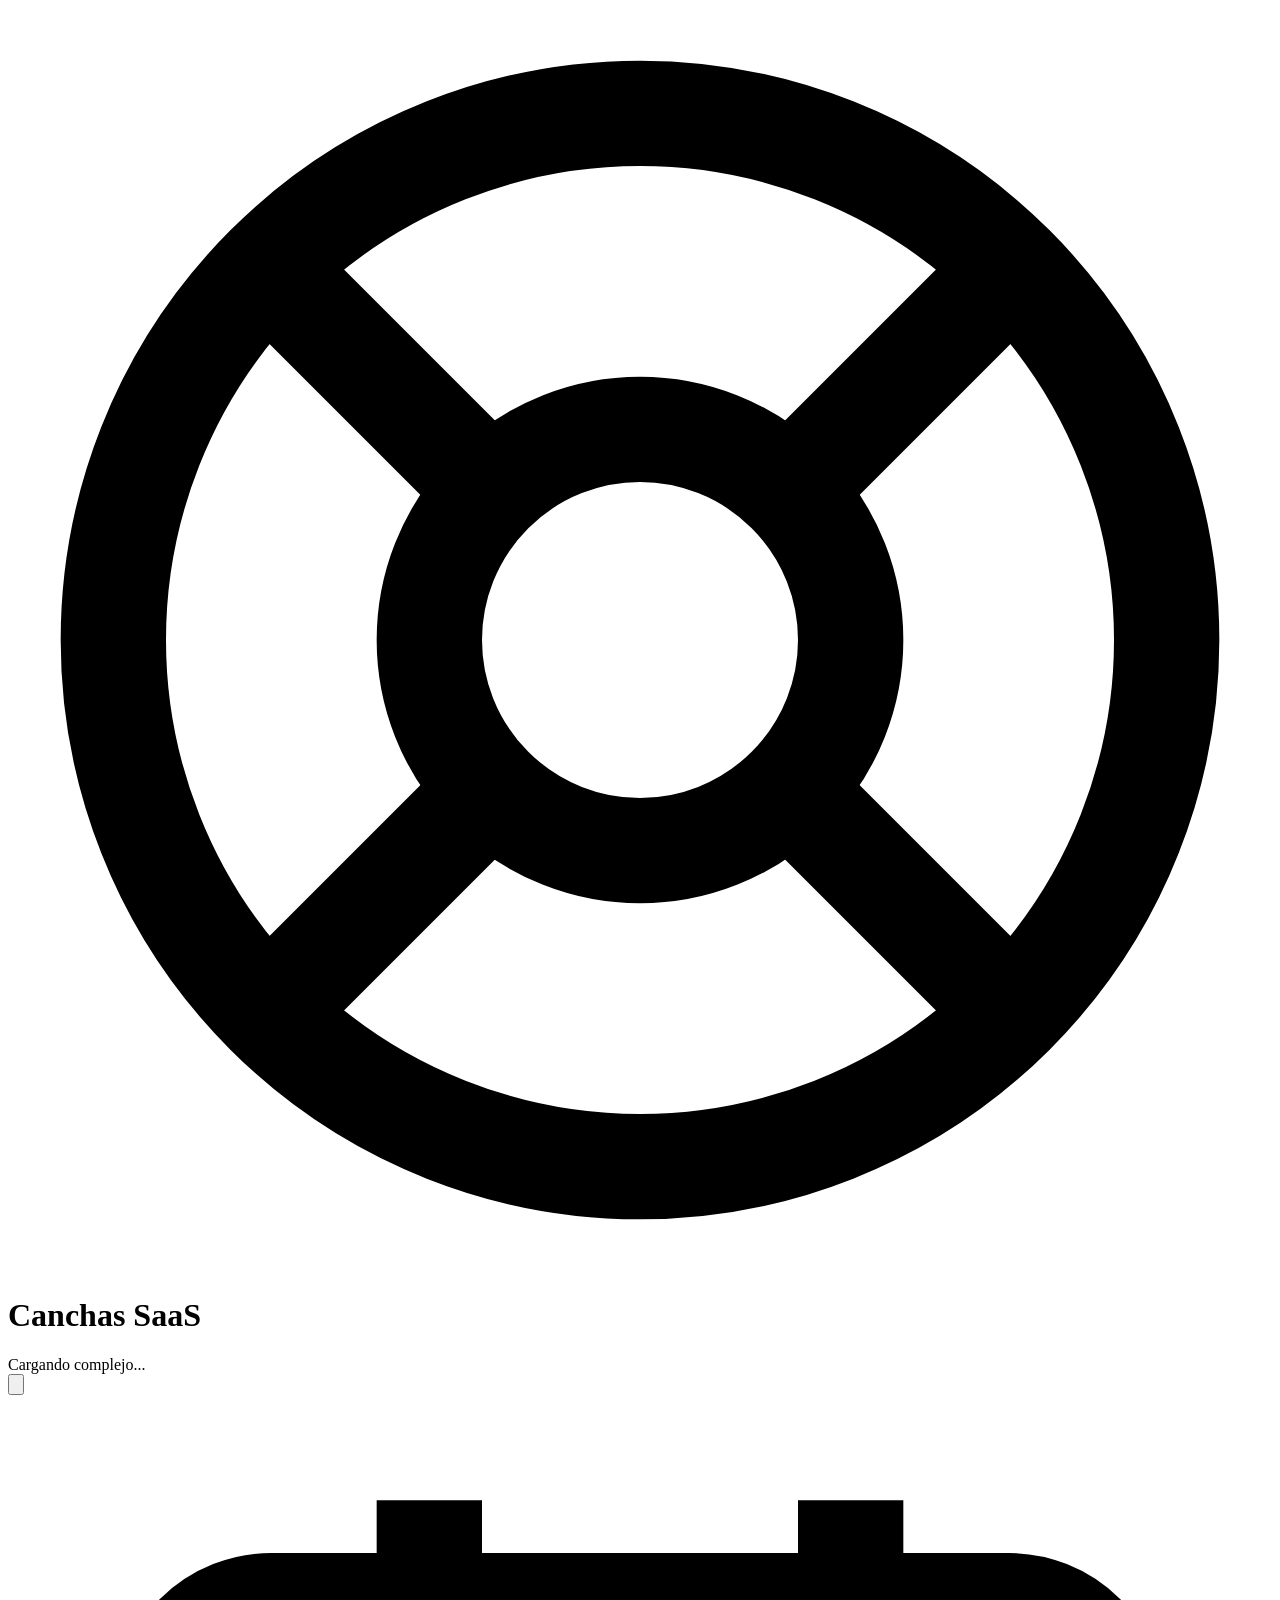
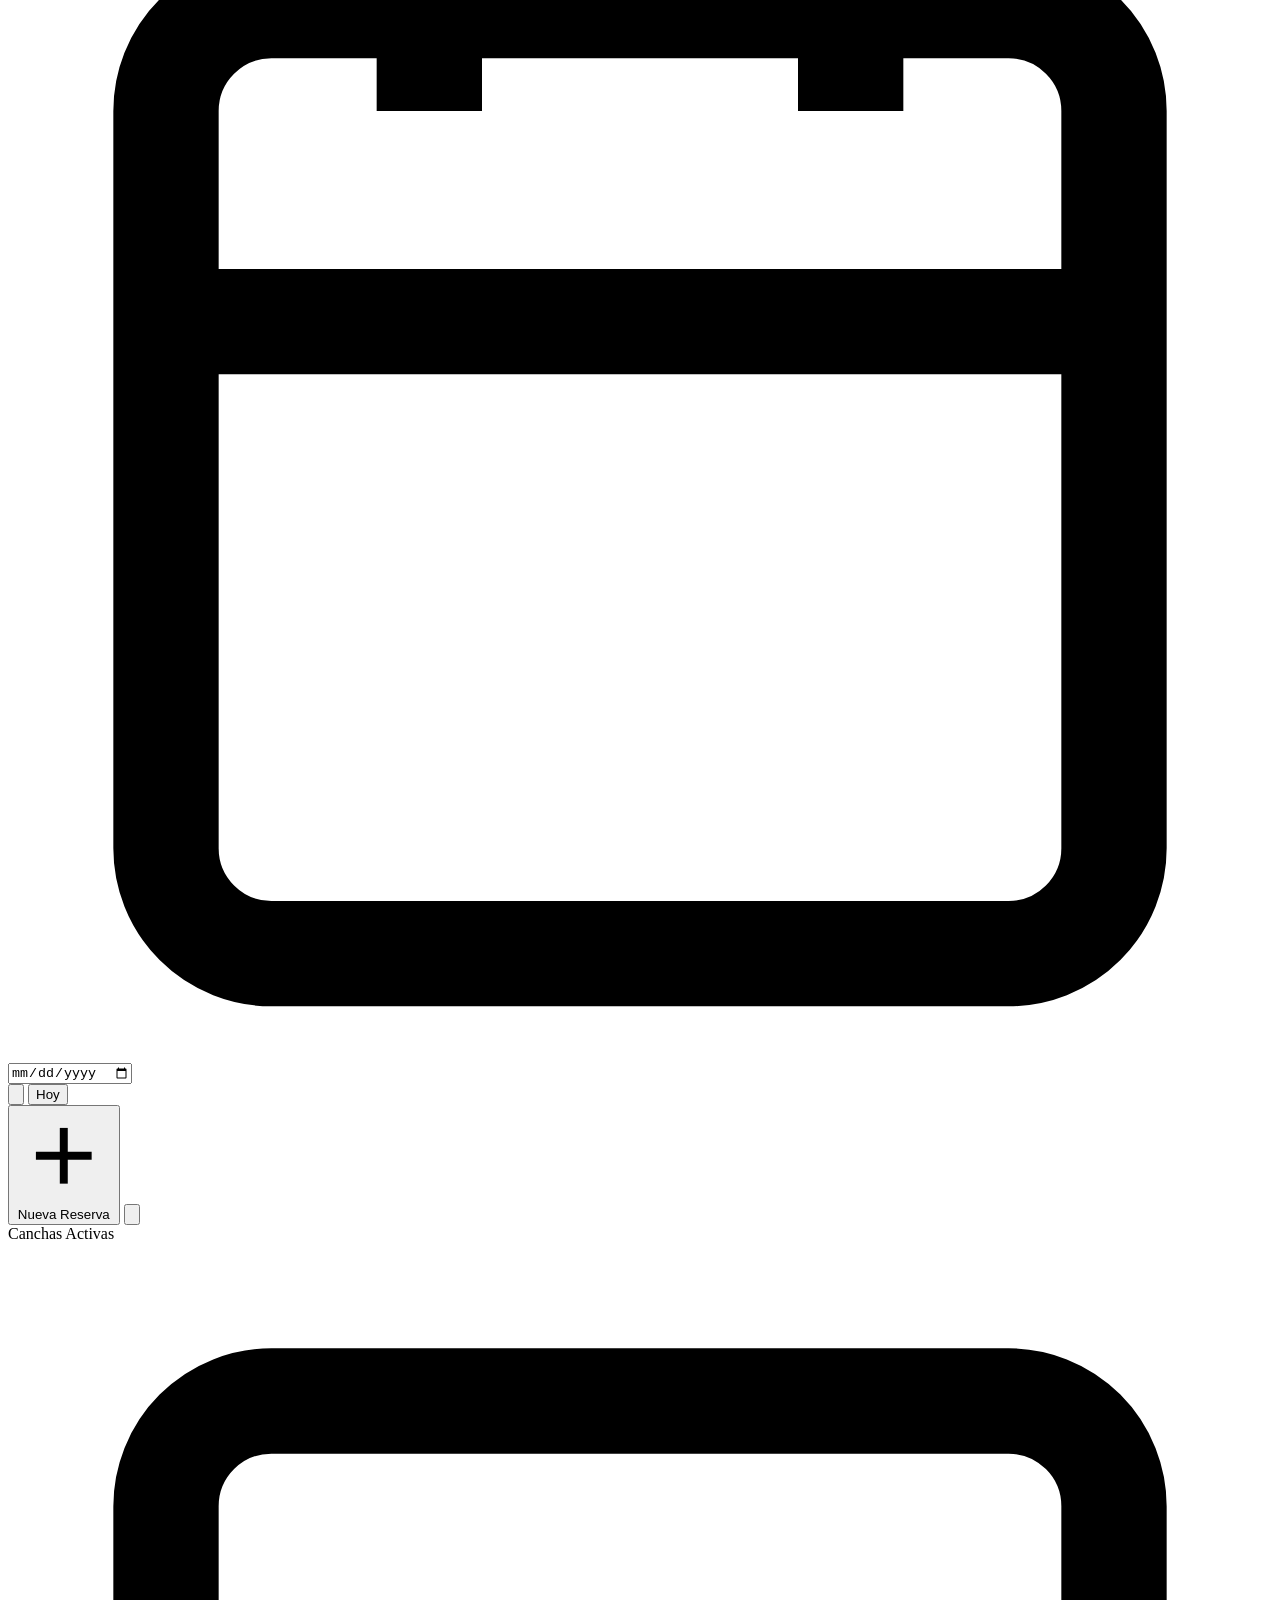
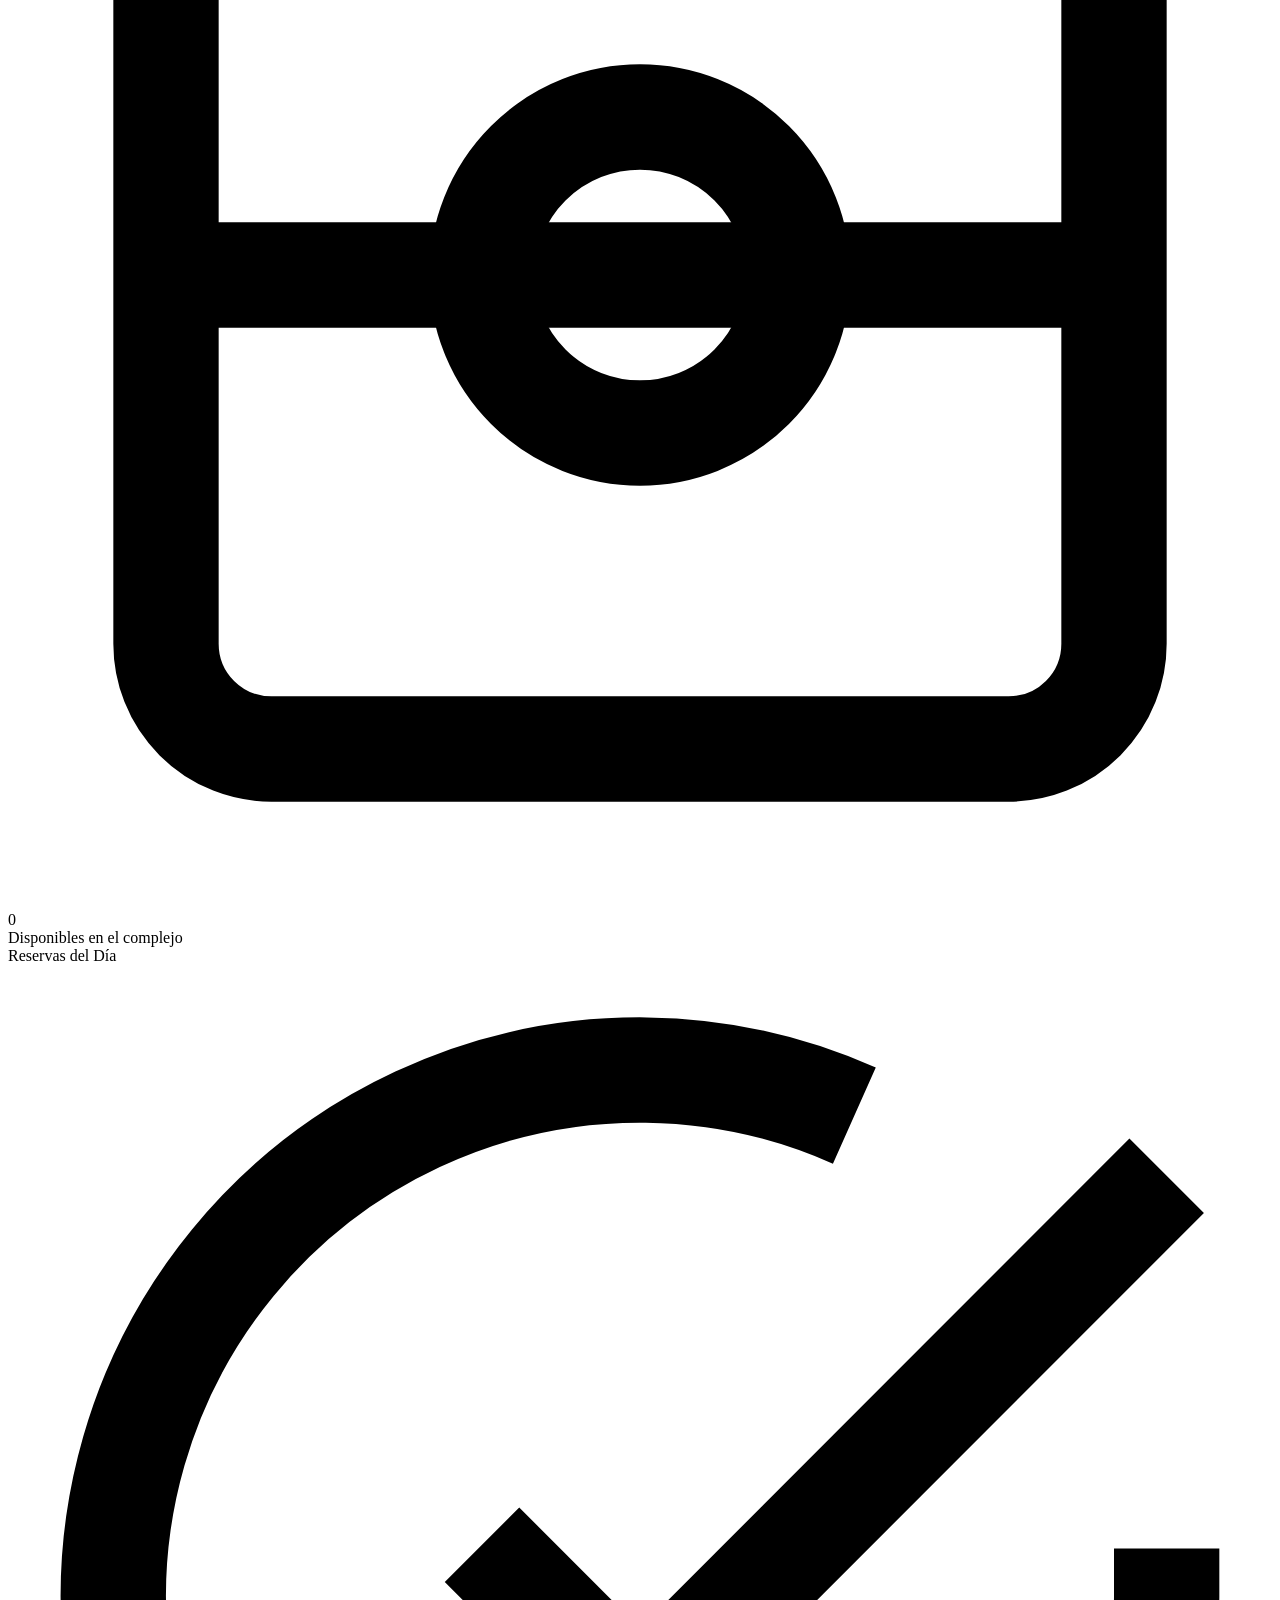
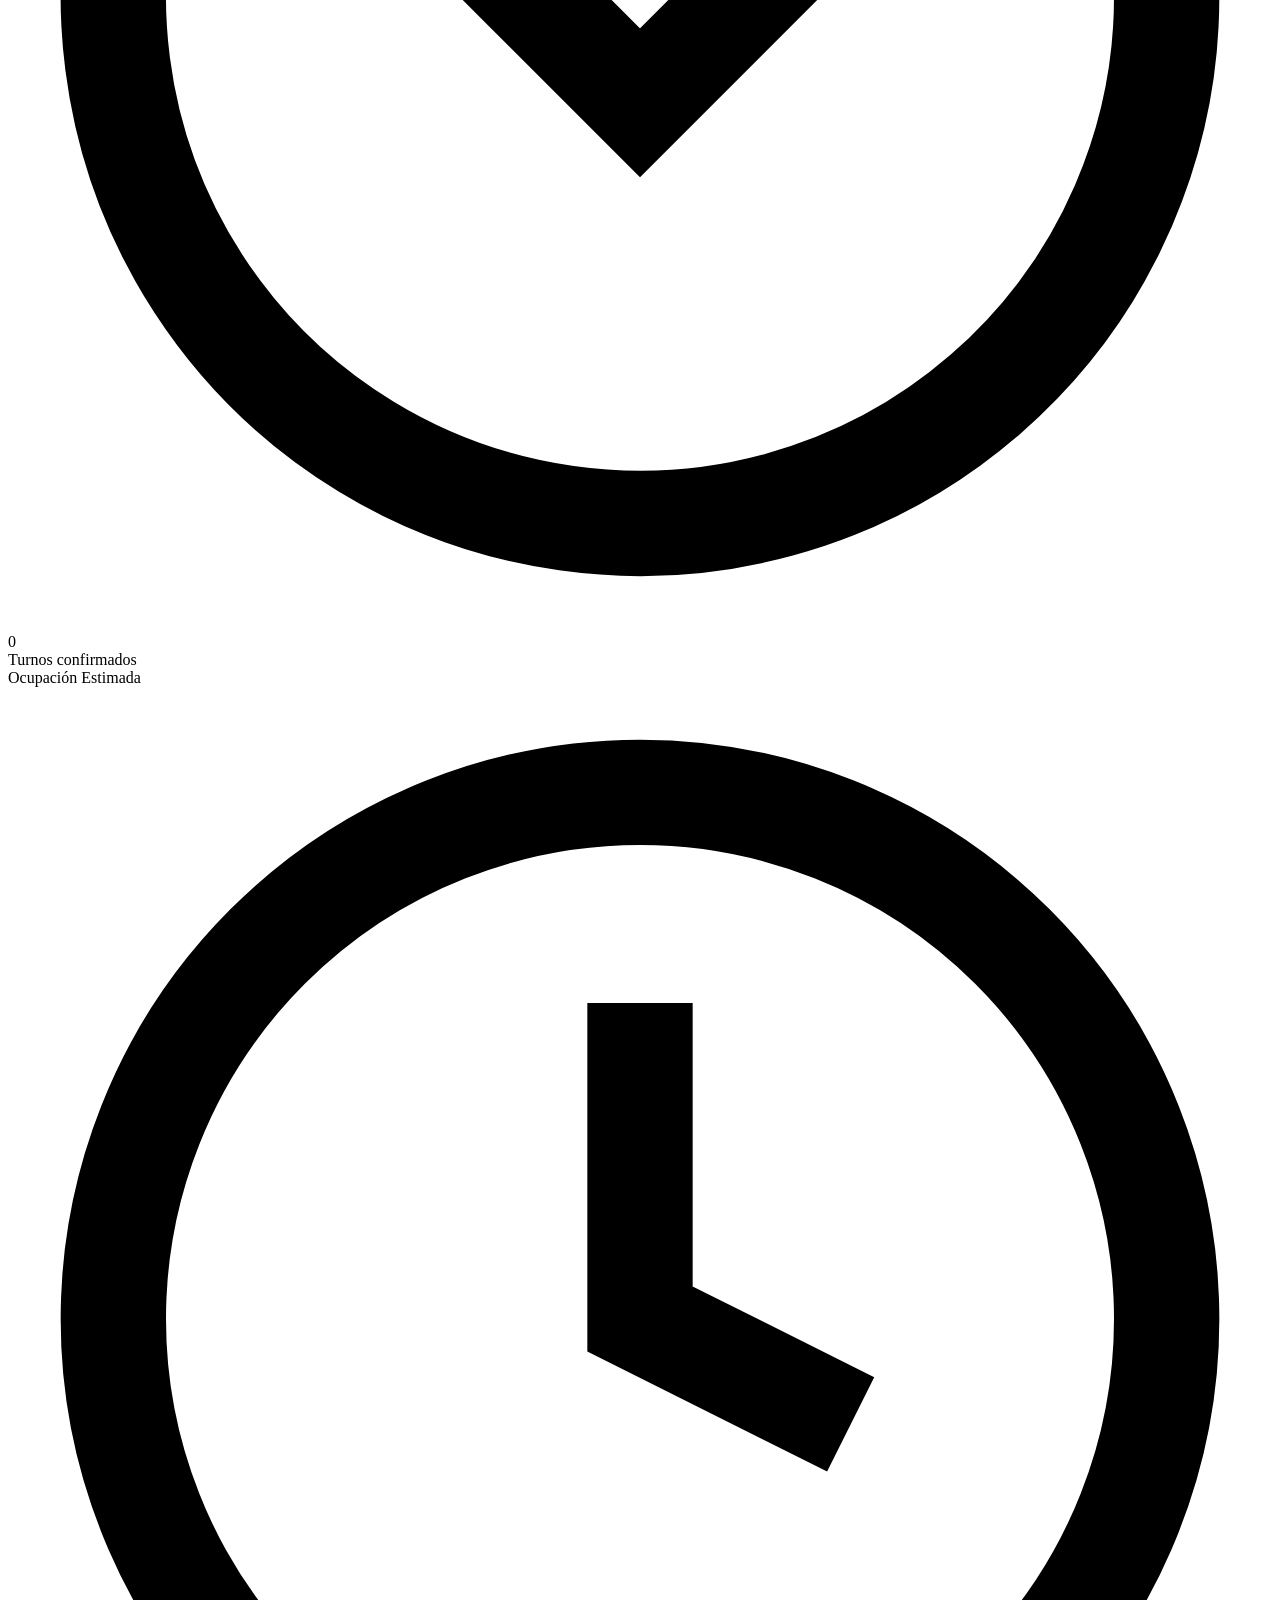
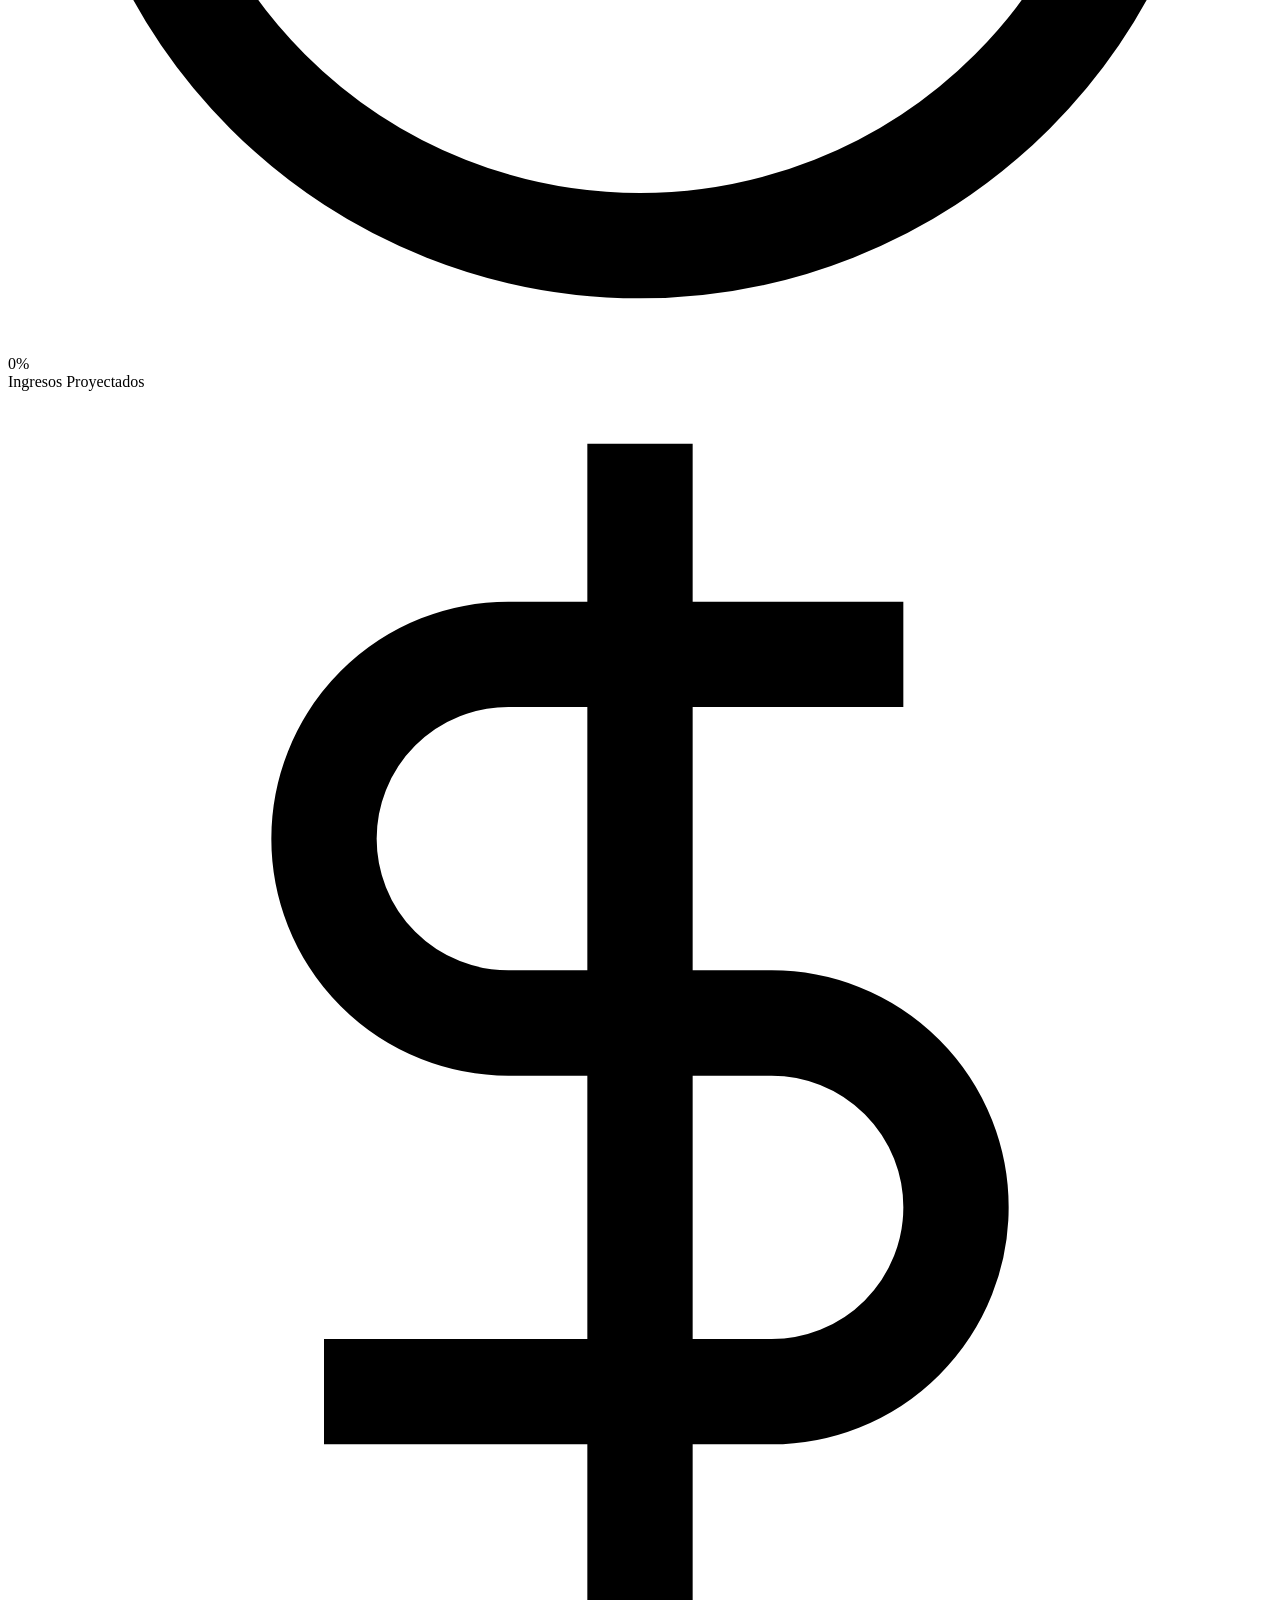
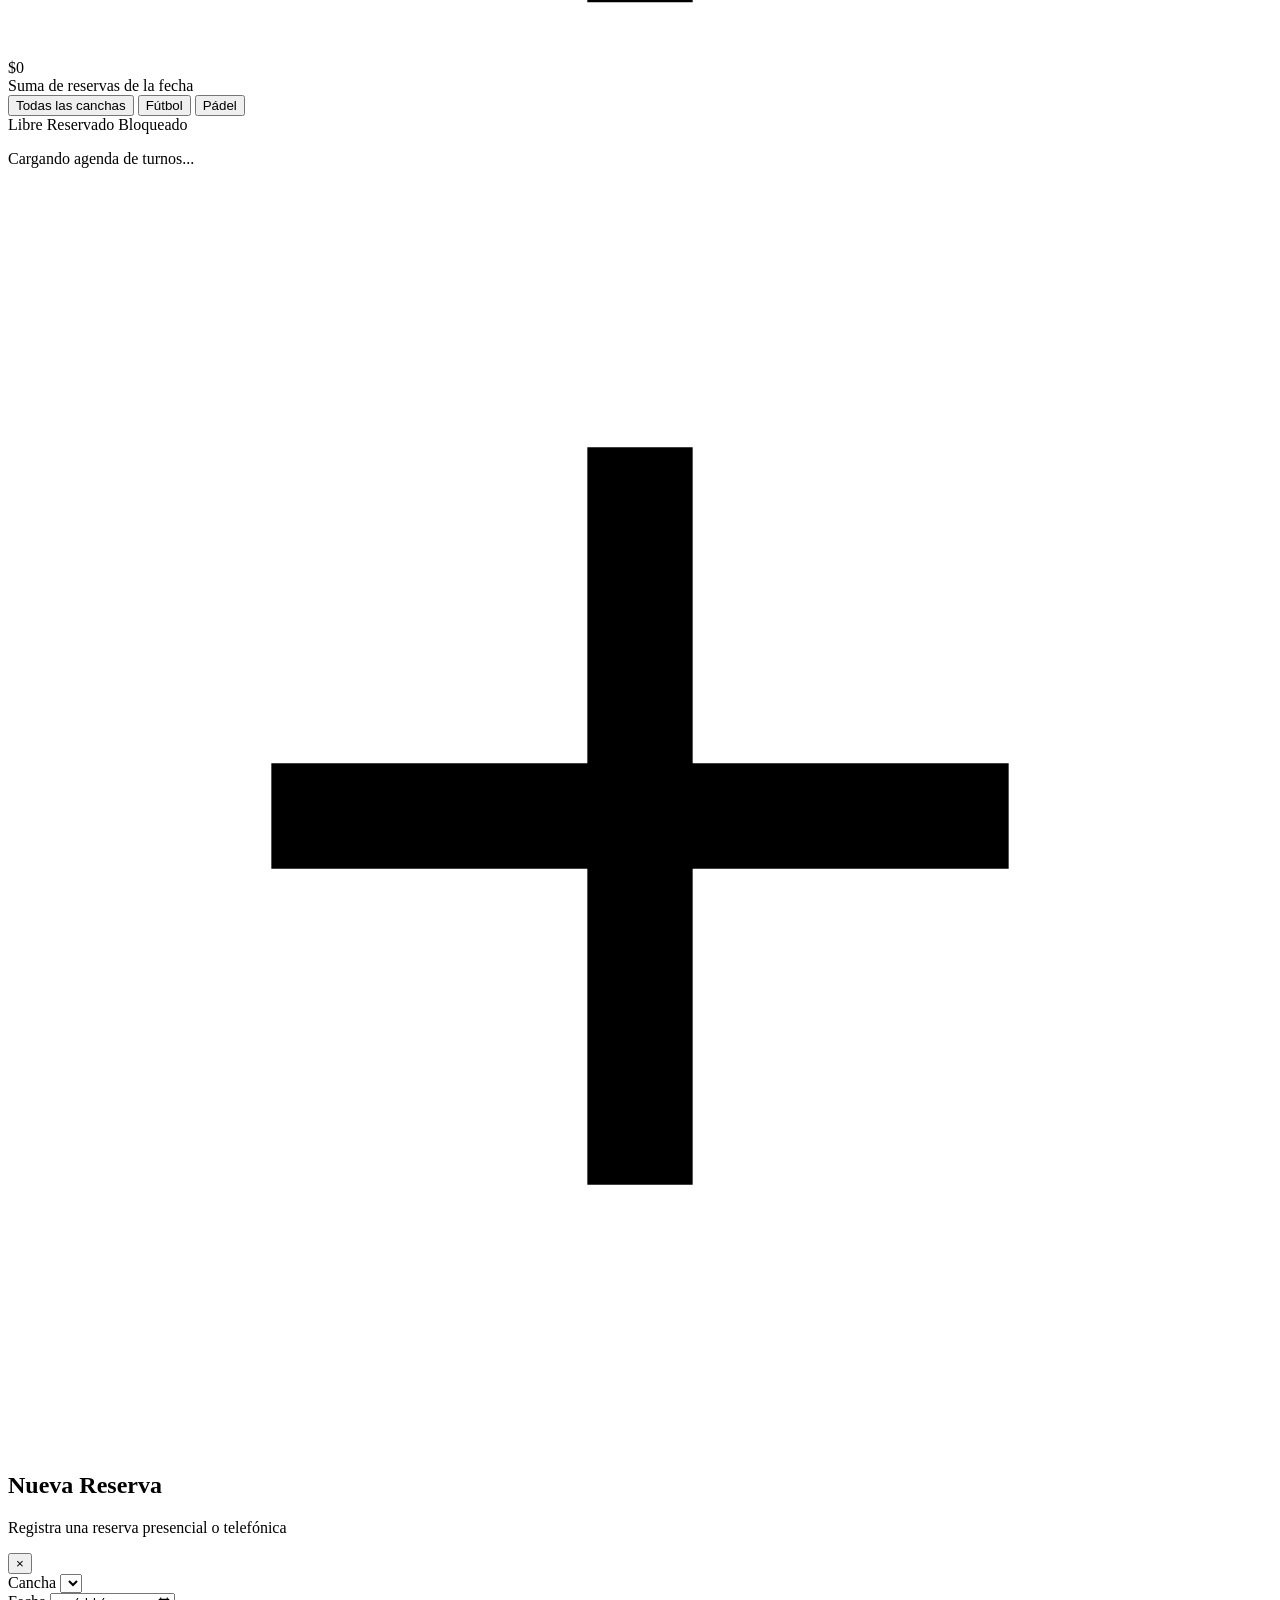
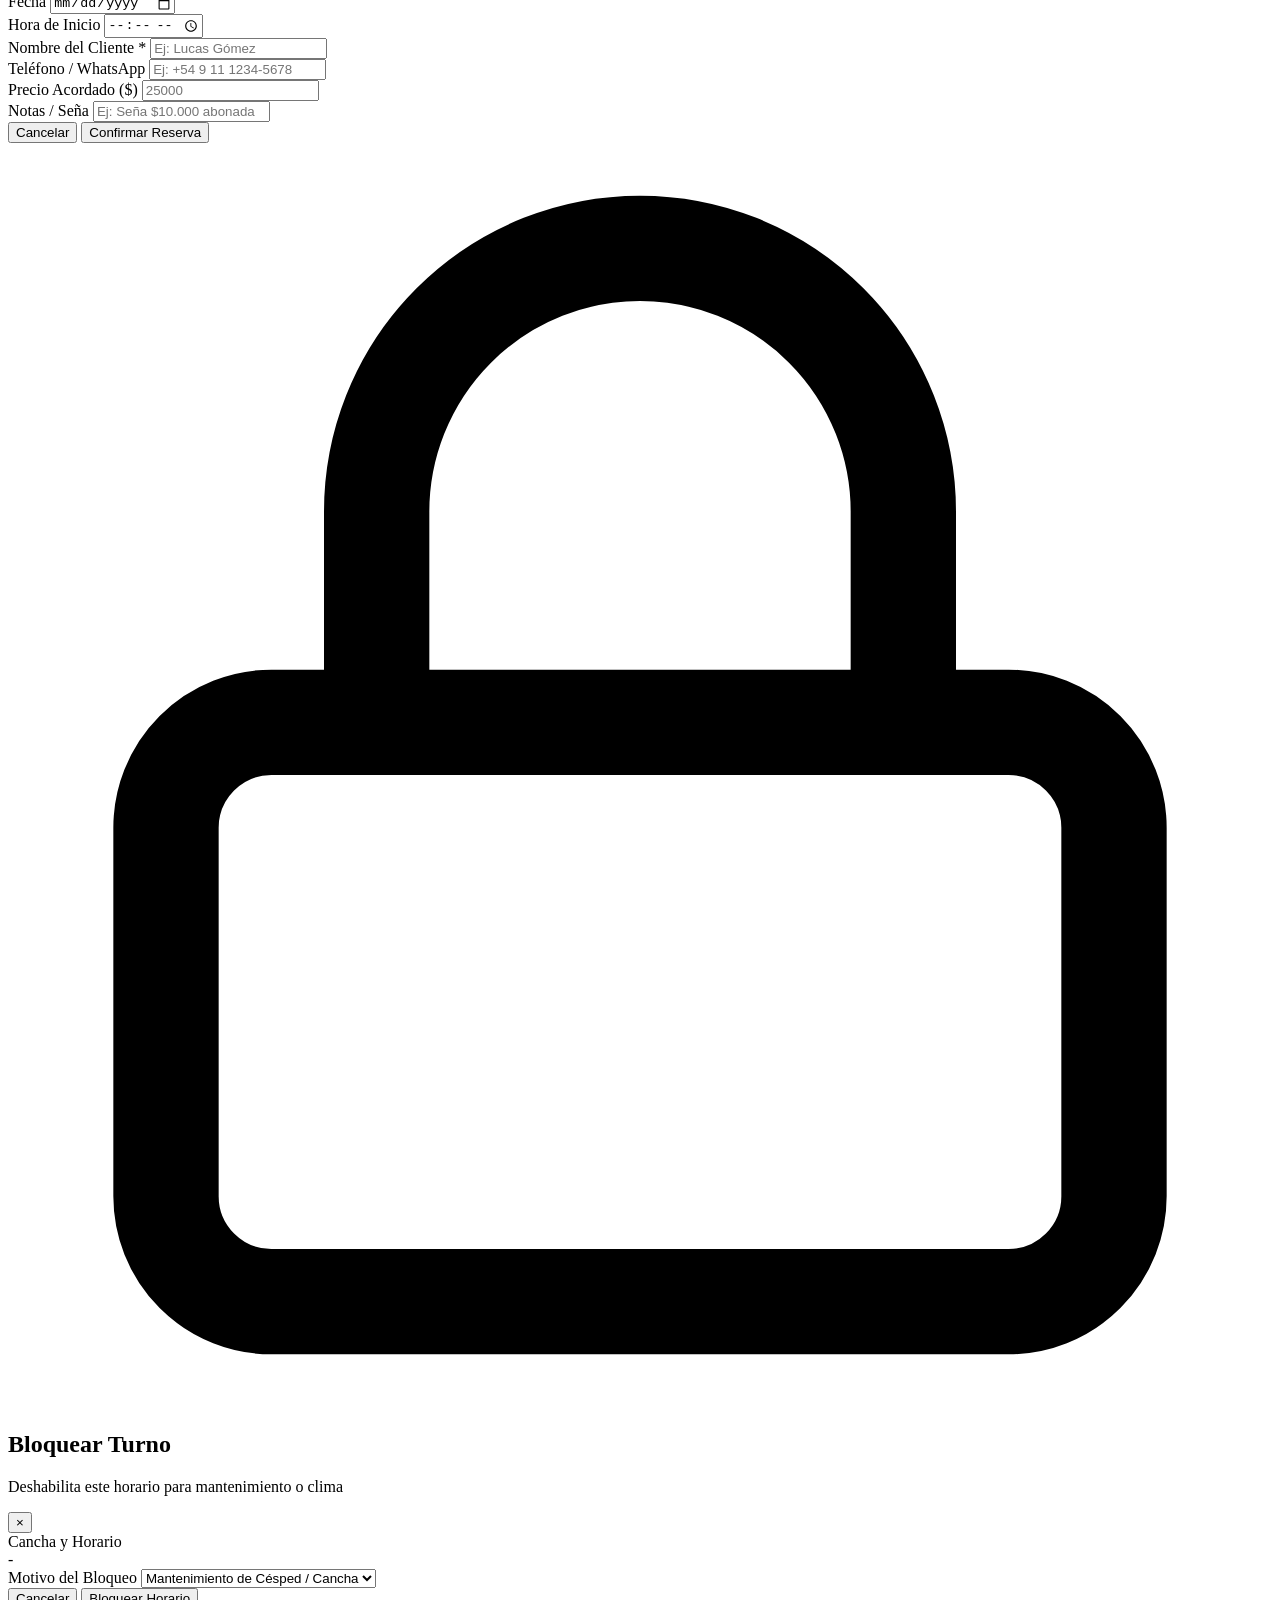
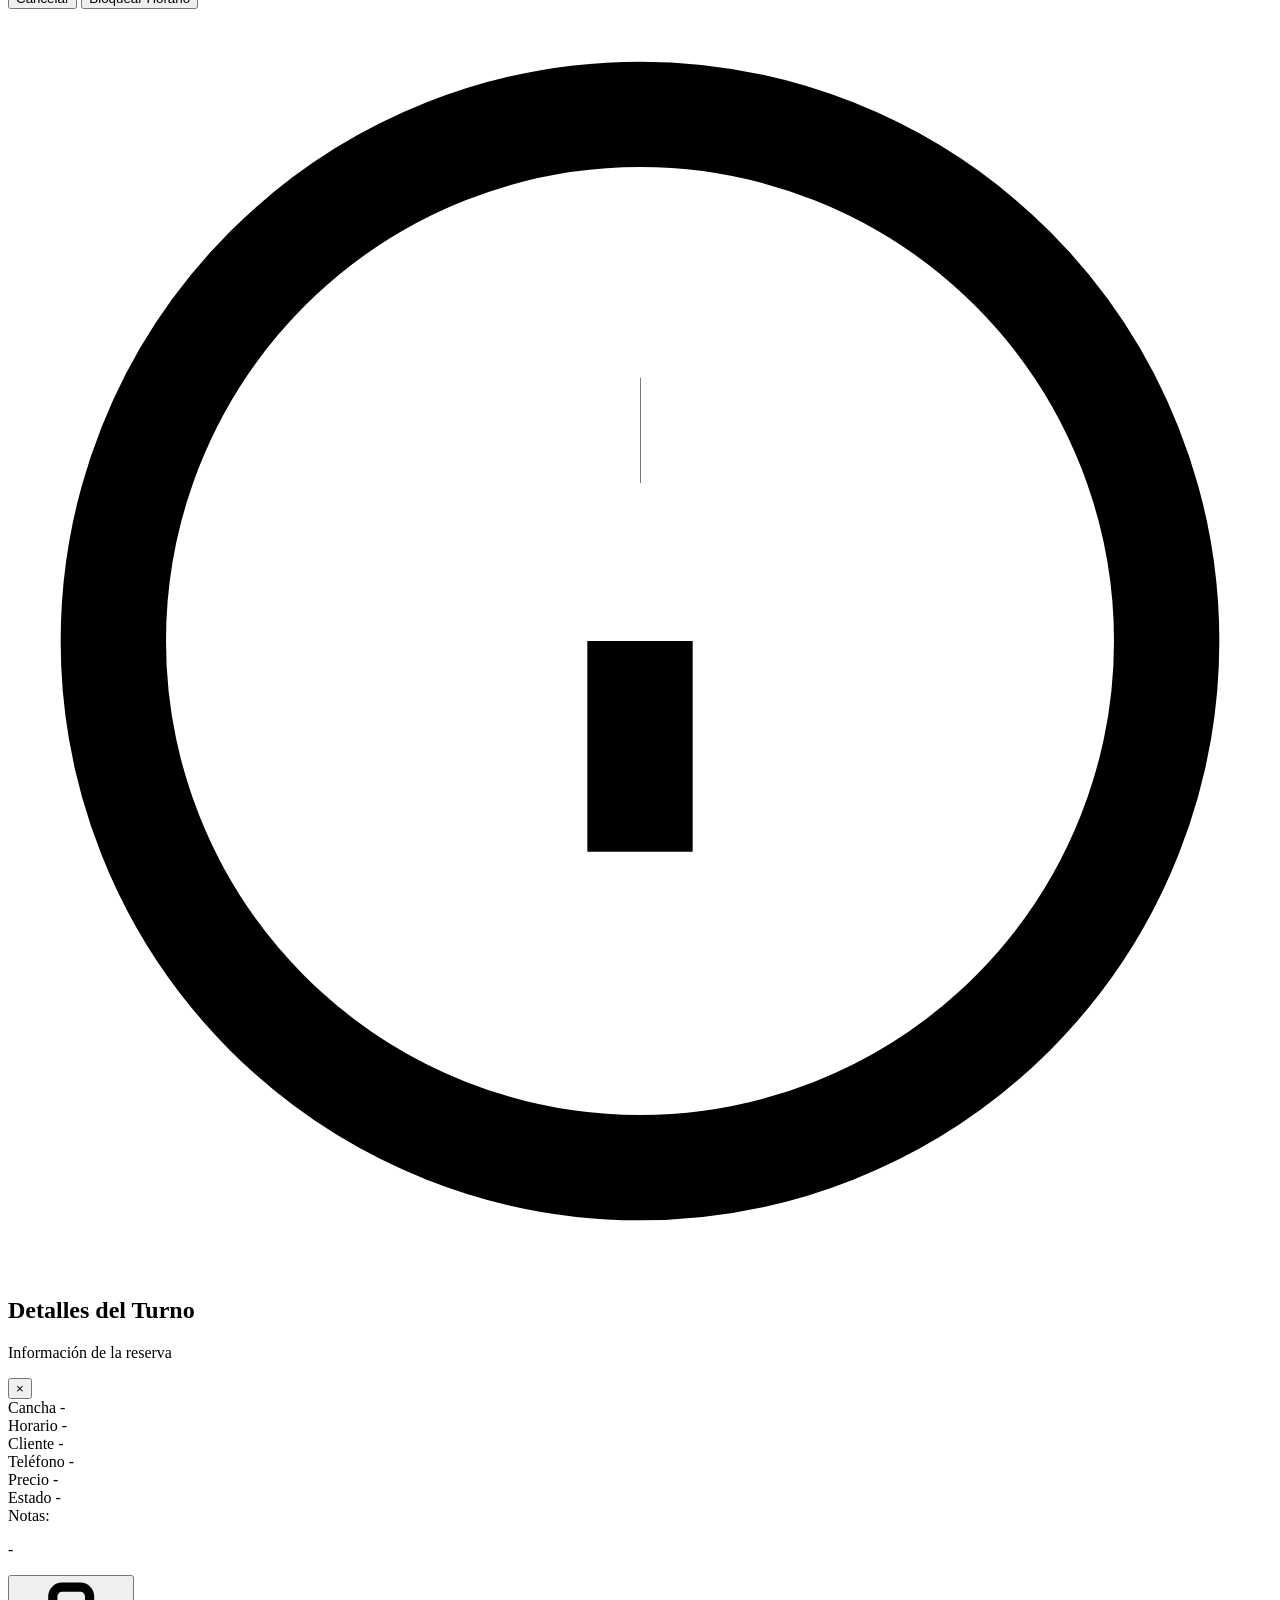
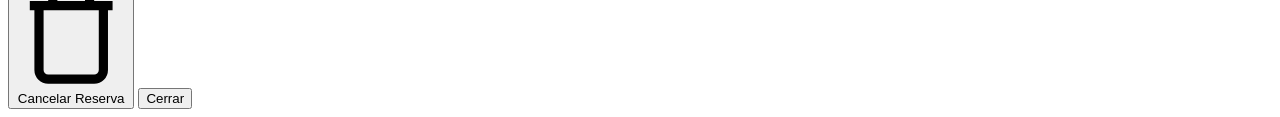
==== src/web/static/index.html @ 62cb249e "feat(web): modern dark glassmorphic dashboard UI with interactive agenda" ====
<!DOCTYPE html>
<html lang="es">
<head>
  <meta charset="UTF-8">
  <meta name="viewport" content="width=device-width, initial-scale=1.0">
  <title>Canchas SaaS - Panel de Administración</title>
  <meta name="description" content="Panel de administración y agenda en tiempo real para complejos deportivos y canchas de fútbol y pádel.">
  
  <!-- Google Fonts: Outfit & Inter -->
  <link rel="preconnect" href="https://fonts.googleapis.com">
  <link rel="preconnect" href="https://fonts.gstatic.com" crossorigin>
  <link href="https://fonts.googleapis.com/css2?family=Inter:wght@300;400;500;600;700&family=Outfit:wght@500;600;700;800&display=swap" rel="stylesheet">
  
  <link rel="stylesheet" href="/static/css/dashboard.css">
</head>
<body>
  <!-- Header / Barra de Navegación -->
  <header class="top-nav" id="main-header">
    <div class="nav-container">
      <div class="nav-brand">
        <div class="logo-badge">
          <svg class="icon-svg" viewBox="0 0 24 24" fill="none" stroke="currentColor" stroke-width="2">
            <circle cx="12" cy="12" r="10"></circle>
            <path d="m4.93 4.93 4.24 4.24"></path>
            <path d="m14.83 9.17 4.24-4.24"></path>
            <path d="m14.83 14.83 4.24 4.24"></path>
            <path d="m9.17 14.83-4.24 4.24"></path>
            <circle cx="12" cy="12" r="4"></circle>
          </svg>
        </div>
        <div class="brand-text">
          <h1 class="brand-title">Canchas SaaS</h1>
          <div class="complejo-badge">
            <span class="pulse-dot"></span>
            <span id="complejo-nombre">Cargando complejo...</span>
          </div>
        </div>
      </div>

      <!-- Selector de fecha dinámico -->
      <div class="date-navigator" id="date-navigator">
        <button class="nav-btn" id="btn-prev-day" title="Día anterior">
          <svg viewBox="0 0 24 24" fill="none" stroke="currentColor" stroke-width="2.5"><polyline points="15 18 9 12 15 6"></polyline></svg>
        </button>
        <div class="date-picker-wrapper">
          <svg class="calendar-icon" viewBox="0 0 24 24" fill="none" stroke="currentColor" stroke-width="2">
            <rect x="3" y="4" width="18" height="18" rx="2" ry="2"></rect>
            <line x1="16" y1="2" x2="16" y2="6"></line>
            <line x1="8" y1="2" x2="8" y2="6"></line>
            <line x1="3" y1="10" x2="21" y2="10"></line>
          </svg>
          <input type="date" id="selected-date" class="date-input">
        </div>
        <button class="nav-btn" id="btn-next-day" title="Día siguiente">
          <svg viewBox="0 0 24 24" fill="none" stroke="currentColor" stroke-width="2.5"><polyline points="9 18 15 12 9 6"></polyline></svg>
        </button>
        <button class="btn-today" id="btn-today">Hoy</button>
      </div>

      <!-- Acciones de barra superior -->
      <div class="nav-actions">
        <button class="btn-primary" id="btn-nueva-reserva">
          <svg viewBox="0 0 24 24" fill="none" stroke="currentColor" stroke-width="2"><line x1="12" y1="5" x2="12" y2="19"></line><line x1="5" y1="12" x2="19" y2="12"></line></svg>
          Nueva Reserva
        </button>
        <button class="btn-icon" id="btn-refresh" title="Actualizar agenda">
          <svg class="refresh-icon" viewBox="0 0 24 24" fill="none" stroke="currentColor" stroke-width="2">
            <path d="M23 4v6h-6"></path>
            <path d="M1 20v-6h6"></path>
            <path d="M3.51 9a9 9 0 0 1 14.85-3.36L23 10M1 14l4.64 4.36A9 9 0 0 0 20.49 15"></path>
          </svg>
        </button>
      </div>
    </div>
  </header>

  <!-- Contenedor Principal -->
  <main class="main-content">
    <!-- Métricas y KPIs del Día -->
    <section class="kpis-section" id="kpis-section">
      <div class="kpi-card" id="card-kpi-canchas">
        <div class="kpi-header">
          <span class="kpi-label">Canchas Activas</span>
          <div class="kpi-icon-wrapper icon-canchas">
            <svg viewBox="0 0 24 24" fill="none" stroke="currentColor" stroke-width="2"><rect x="3" y="3" width="18" height="18" rx="2"></rect><line x1="3" y1="12" x2="21" y2="12"></line><circle cx="12" cy="12" r="3"></circle></svg>
          </div>
        </div>
        <div class="kpi-value" id="kpi-canchas">0</div>
        <div class="kpi-subtext">Disponibles en el complejo</div>
      </div>

      <div class="kpi-card" id="card-kpi-reservas">
        <div class="kpi-header">
          <span class="kpi-label">Reservas del Día</span>
          <div class="kpi-icon-wrapper icon-reservas">
            <svg viewBox="0 0 24 24" fill="none" stroke="currentColor" stroke-width="2"><path d="M22 11.08V12a10 10 0 1 1-5.93-9.14"></path><polyline points="22 4 12 14.01 9 11.01"></polyline></svg>
          </div>
        </div>
        <div class="kpi-value" id="kpi-reservas">0</div>
        <div class="kpi-subtext" id="kpi-reservas-sub">Turnos confirmados</div>
      </div>

      <div class="kpi-card" id="card-kpi-ocupacion">
        <div class="kpi-header">
          <span class="kpi-label">Ocupación Estimada</span>
          <div class="kpi-icon-wrapper icon-ocupacion">
            <svg viewBox="0 0 24 24" fill="none" stroke="currentColor" stroke-width="2"><circle cx="12" cy="12" r="10"></circle><polyline points="12 6 12 12 16 14"></polyline></svg>
          </div>
        </div>
        <div class="kpi-value" id="kpi-ocupacion">0%</div>
        <div class="progress-bar-container">
          <div class="progress-bar-fill" id="kpi-progress-bar" style="width: 0%;"></div>
        </div>
      </div>

      <div class="kpi-card" id="card-kpi-ingresos">
        <div class="kpi-header">
          <span class="kpi-label">Ingresos Proyectados</span>
          <div class="kpi-icon-wrapper icon-ingresos">
            <svg viewBox="0 0 24 24" fill="none" stroke="currentColor" stroke-width="2"><line x1="12" y1="1" x2="12" y2="23"></line><path d="M17 5H9.5a3.5 3.5 0 0 0 0 7h5a3.5 3.5 0 0 1 0 7H6"></path></svg>
          </div>
        </div>
        <div class="kpi-value" id="kpi-ingresos">$0</div>
        <div class="kpi-subtext">Suma de reservas de la fecha</div>
      </div>
    </section>

    <!-- Barra de Filtros y Leyenda -->
    <section class="agenda-toolbar">
      <div class="agenda-filters" id="agenda-filters">
        <button class="filter-chip active" data-filter="todas">Todas las canchas</button>
        <button class="filter-chip" data-filter="Fútbol">Fútbol</button>
        <button class="filter-chip" data-filter="Pádel">Pádel</button>
      </div>

      <div class="agenda-legend">
        <span class="legend-item"><span class="legend-badge badge-libre"></span> Libre</span>
        <span class="legend-item"><span class="legend-badge badge-confirmada"></span> Reservado</span>
        <span class="legend-item"><span class="legend-badge badge-bloqueada"></span> Bloqueado</span>
      </div>
    </section>

    <!-- Grilla Visual de la Agenda -->
    <section class="agenda-view-container">
      <div id="loading-spinner" class="loading-state">
        <div class="spinner"></div>
        <p>Cargando agenda de turnos...</p>
      </div>
      
      <div class="agenda-grid" id="agenda-grid" style="display: none;">
        <!-- Se rellena dinámicamente vía JavaScript -->
      </div>

      <div id="empty-state" class="empty-state" style="display: none;">
        <svg viewBox="0 0 24 24" fill="none" stroke="currentColor" stroke-width="1.5"><circle cx="12" cy="12" r="10"></circle><line x1="12" y1="8" x2="12" y2="12"></line><line x1="12" y1="16" x2="12.01" y2="16"></line></svg>
        <h3>No hay canchas disponibles</h3>
        <p>Verifica que el complejo tenga canchas activas en la configuración.</p>
      </div>
    </section>
  </main>

  <!-- Modal: Nueva Reserva Manual -->
  <div class="modal-backdrop" id="modal-reserva" aria-hidden="true">
    <div class="modal-card">
      <div class="modal-header">
        <div class="modal-title-group">
          <div class="modal-icon-badge">
            <svg viewBox="0 0 24 24" fill="none" stroke="currentColor" stroke-width="2"><line x1="12" y1="5" x2="12" y2="19"></line><line x1="5" y1="12" x2="19" y2="12"></line></svg>
          </div>
          <div>
            <h2 class="modal-title">Nueva Reserva</h2>
            <p class="modal-subtitle">Registra una reserva presencial o telefónica</p>
          </div>
        </div>
        <button class="btn-close-modal" id="btn-close-reserva">&times;</button>
      </div>
      <form id="form-reserva" class="modal-form">
        <div class="form-group">
          <label for="reserva-cancha">Cancha</label>
          <select id="reserva-cancha" class="form-select" required></select>
        </div>
        <div class="form-row">
          <div class="form-group">
            <label for="reserva-fecha">Fecha</label>
            <input type="date" id="reserva-fecha" class="form-input" required>
          </div>
          <div class="form-group">
            <label for="reserva-hora">Hora de Inicio</label>
            <input type="time" id="reserva-hora" class="form-input" required>
          </div>
        </div>
        <div class="form-row">
          <div class="form-group">
            <label for="reserva-cliente">Nombre del Cliente *</label>
            <input type="text" id="reserva-cliente" class="form-input" placeholder="Ej: Lucas Gómez" required>
          </div>
          <div class="form-group">
            <label for="reserva-telefono">Teléfono / WhatsApp</label>
            <input type="tel" id="reserva-telefono" class="form-input" placeholder="Ej: +54 9 11 1234-5678">
          </div>
        </div>
        <div class="form-row">
          <div class="form-group">
            <label for="reserva-precio">Precio Acordado ($)</label>
            <input type="number" id="reserva-precio" class="form-input" step="100" placeholder="25000">
          </div>
          <div class="form-group">
            <label for="reserva-notas">Notas / Seña</label>
            <input type="text" id="reserva-notas" class="form-input" placeholder="Ej: Seña $10.000 abonada">
          </div>
        </div>
        <div class="modal-actions">
          <button type="button" class="btn-secondary" id="btn-cancel-reserva">Cancelar</button>
          <button type="submit" class="btn-primary" id="btn-submit-reserva">Confirmar Reserva</button>
        </div>
      </form>
    </div>
  </div>

  <!-- Modal: Bloqueo de Horario -->
  <div class="modal-backdrop" id="modal-bloqueo" aria-hidden="true">
    <div class="modal-card">
      <div class="modal-header">
        <div class="modal-title-group">
          <div class="modal-icon-badge icon-bloqueo">
            <svg viewBox="0 0 24 24" fill="none" stroke="currentColor" stroke-width="2"><rect x="3" y="11" width="18" height="11" rx="2" ry="2"></rect><path d="M7 11V7a5 5 0 0 1 10 0v4"></path></svg>
          </div>
          <div>
            <h2 class="modal-title">Bloquear Turno</h2>
            <p class="modal-subtitle">Deshabilita este horario para mantenimiento o clima</p>
          </div>
        </div>
        <button class="btn-close-modal" id="btn-close-bloqueo">&times;</button>
      </div>
      <form id="form-bloqueo" class="modal-form">
        <input type="hidden" id="bloqueo-cancha-id">
        <input type="hidden" id="bloqueo-fecha-inicio">
        <div class="form-group">
          <label>Cancha y Horario</label>
          <div class="static-info-box" id="bloqueo-info-display">-</div>
        </div>
        <div class="form-group">
          <label for="bloqueo-motivo">Motivo del Bloqueo</label>
          <select id="bloqueo-motivo" class="form-select" required>
            <option value="Mantenimiento">Mantenimiento de Césped / Cancha</option>
            <option value="Lluvia / Clima">Lluvia o Clima Adverso</option>
            <option value="Torneo o Evento">Torneo o Evento Especial</option>
            <option value="Uso Propio">Uso Propio del Complejo</option>
            <option value="Cierre Temporal">Cierre Temporal</option>
          </select>
        </div>
        <div class="modal-actions">
          <button type="button" class="btn-secondary" id="btn-cancel-bloqueo">Cancelar</button>
          <button type="submit" class="btn-warning" id="btn-submit-bloqueo">Bloquear Horario</button>
        </div>
      </form>
    </div>
  </div>

  <!-- Modal: Detalle de Reserva / Cancelar -->
  <div class="modal-backdrop" id="modal-detalle" aria-hidden="true">
    <div class="modal-card">
      <div class="modal-header">
        <div class="modal-title-group">
          <div class="modal-icon-badge icon-info">
            <svg viewBox="0 0 24 24" fill="none" stroke="currentColor" stroke-width="2"><circle cx="12" cy="12" r="10"></circle><line x1="12" y1="16" x2="12" y2="12"></line><line x1="12" y1="8" x2="12.01" y2="8"></line></svg>
          </div>
          <div>
            <h2 class="modal-title" id="detalle-titulo">Detalles del Turno</h2>
            <p class="modal-subtitle" id="detalle-subtitulo">Información de la reserva</p>
          </div>
        </div>
        <button class="btn-close-modal" id="btn-close-detalle">&times;</button>
      </div>
      <div class="modal-body" id="detalle-body">
        <div class="detail-grid">
          <div class="detail-item">
            <span class="detail-label">Cancha</span>
            <span class="detail-value" id="det-cancha">-</span>
          </div>
          <div class="detail-item">
            <span class="detail-label">Horario</span>
            <span class="detail-value highlight" id="det-horario">-</span>
          </div>
          <div class="detail-item">
            <span class="detail-label">Cliente</span>
            <span class="detail-value" id="det-cliente">-</span>
          </div>
          <div class="detail-item">
            <span class="detail-label">Teléfono</span>
            <span class="detail-value" id="det-telefono">-</span>
          </div>
          <div class="detail-item">
            <span class="detail-label">Precio</span>
            <span class="detail-value price" id="det-precio">-</span>
          </div>
          <div class="detail-item">
            <span class="detail-label">Estado</span>
            <span class="detail-value" id="det-estado">-</span>
          </div>
        </div>
        <div class="detail-notes-box" id="det-notas-wrapper">
          <span class="detail-label">Notas:</span>
          <p id="det-notas">-</p>
        </div>
      </div>
      <div class="modal-actions space-between">
        <button type="button" class="btn-danger" id="btn-cancelar-turno-action">
          <svg viewBox="0 0 24 24" fill="none" stroke="currentColor" stroke-width="2"><polyline points="3 6 5 6 21 6"></polyline><path d="M19 6v14a2 2 0 0 1-2 2H7a2 2 0 0 1-2-2V6m3 0V4a2 2 0 0 1 2-2h4a2 2 0 0 1 2 2v2"></path></svg>
          <span id="btn-cancelar-turno-text">Cancelar Reserva</span>
        </button>
        <button type="button" class="btn-secondary" id="btn-close-detalle-action">Cerrar</button>
      </div>
    </div>
  </div>

  <!-- Toast Notification Container -->
  <div class="toast-container" id="toast-container"></div>

  <!-- Script JS -->
  <script src="/static/js/dashboard.js"></script>
</body>
</html>
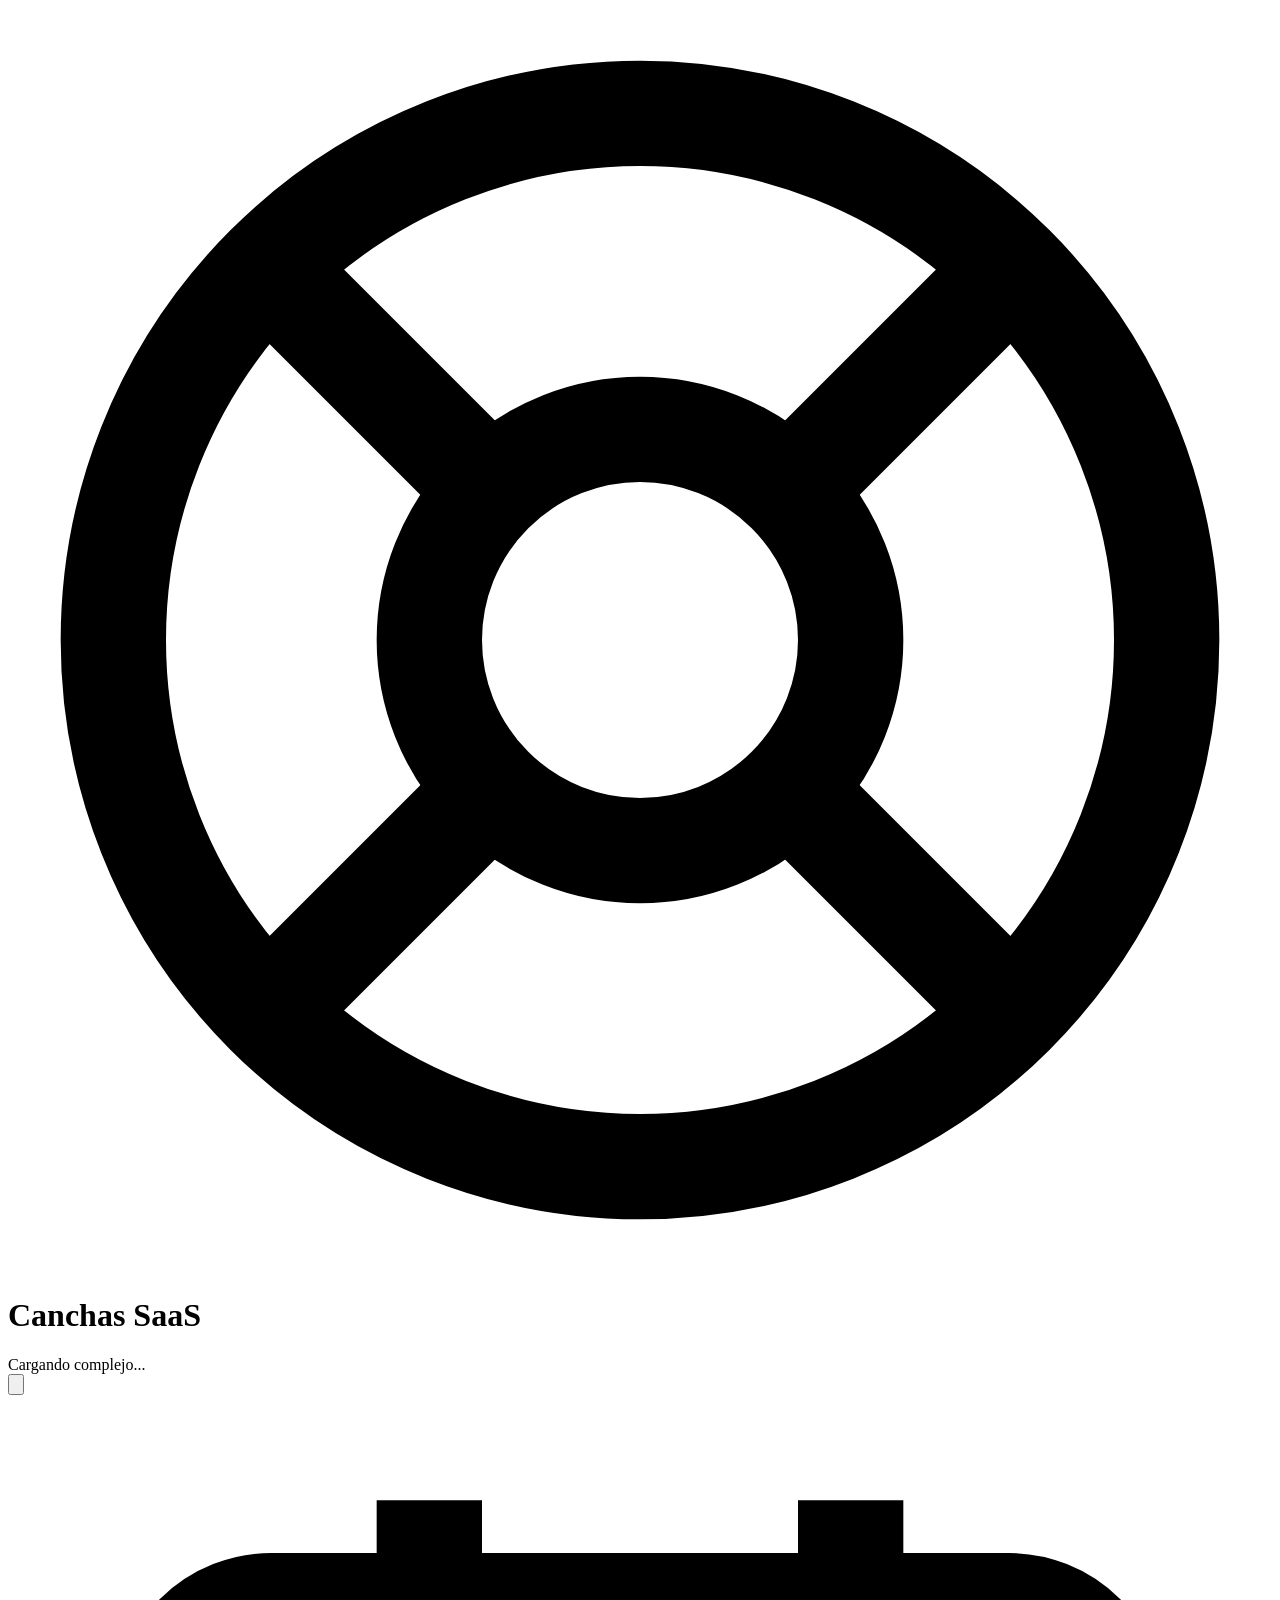
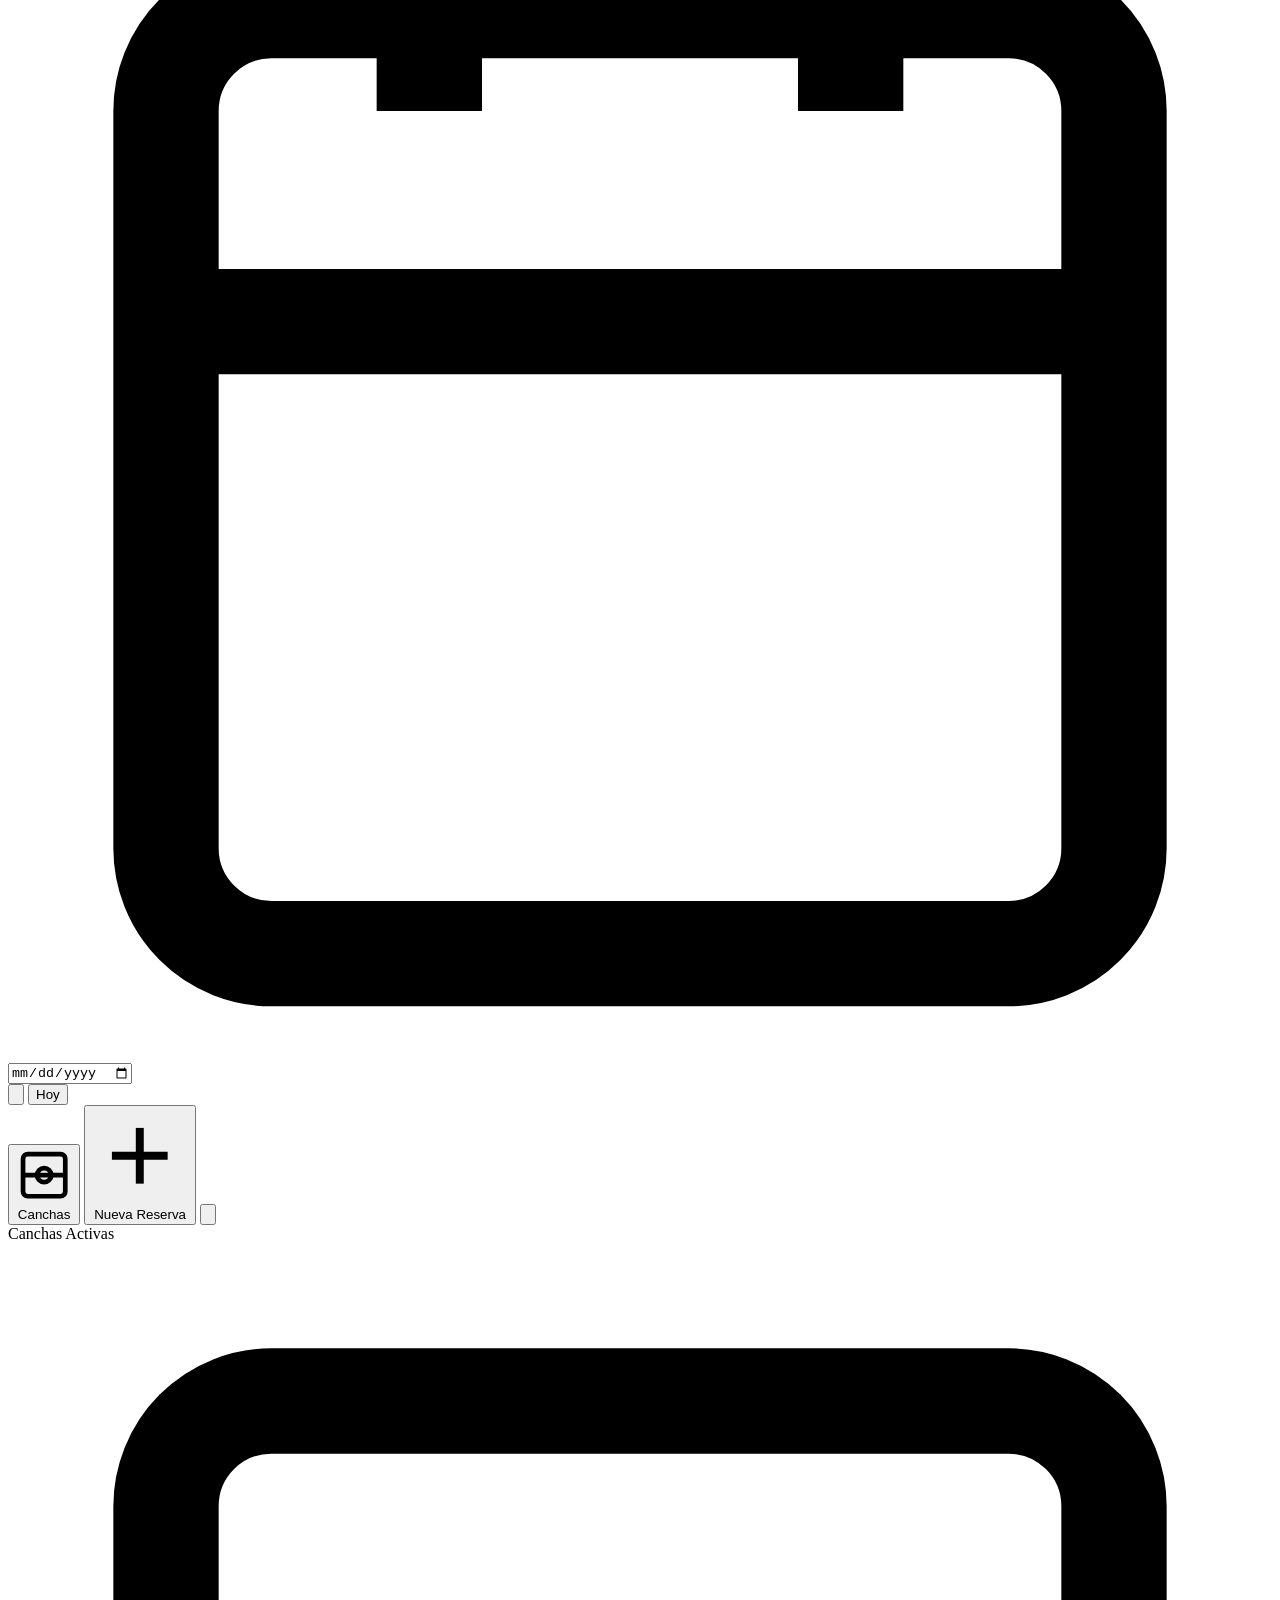
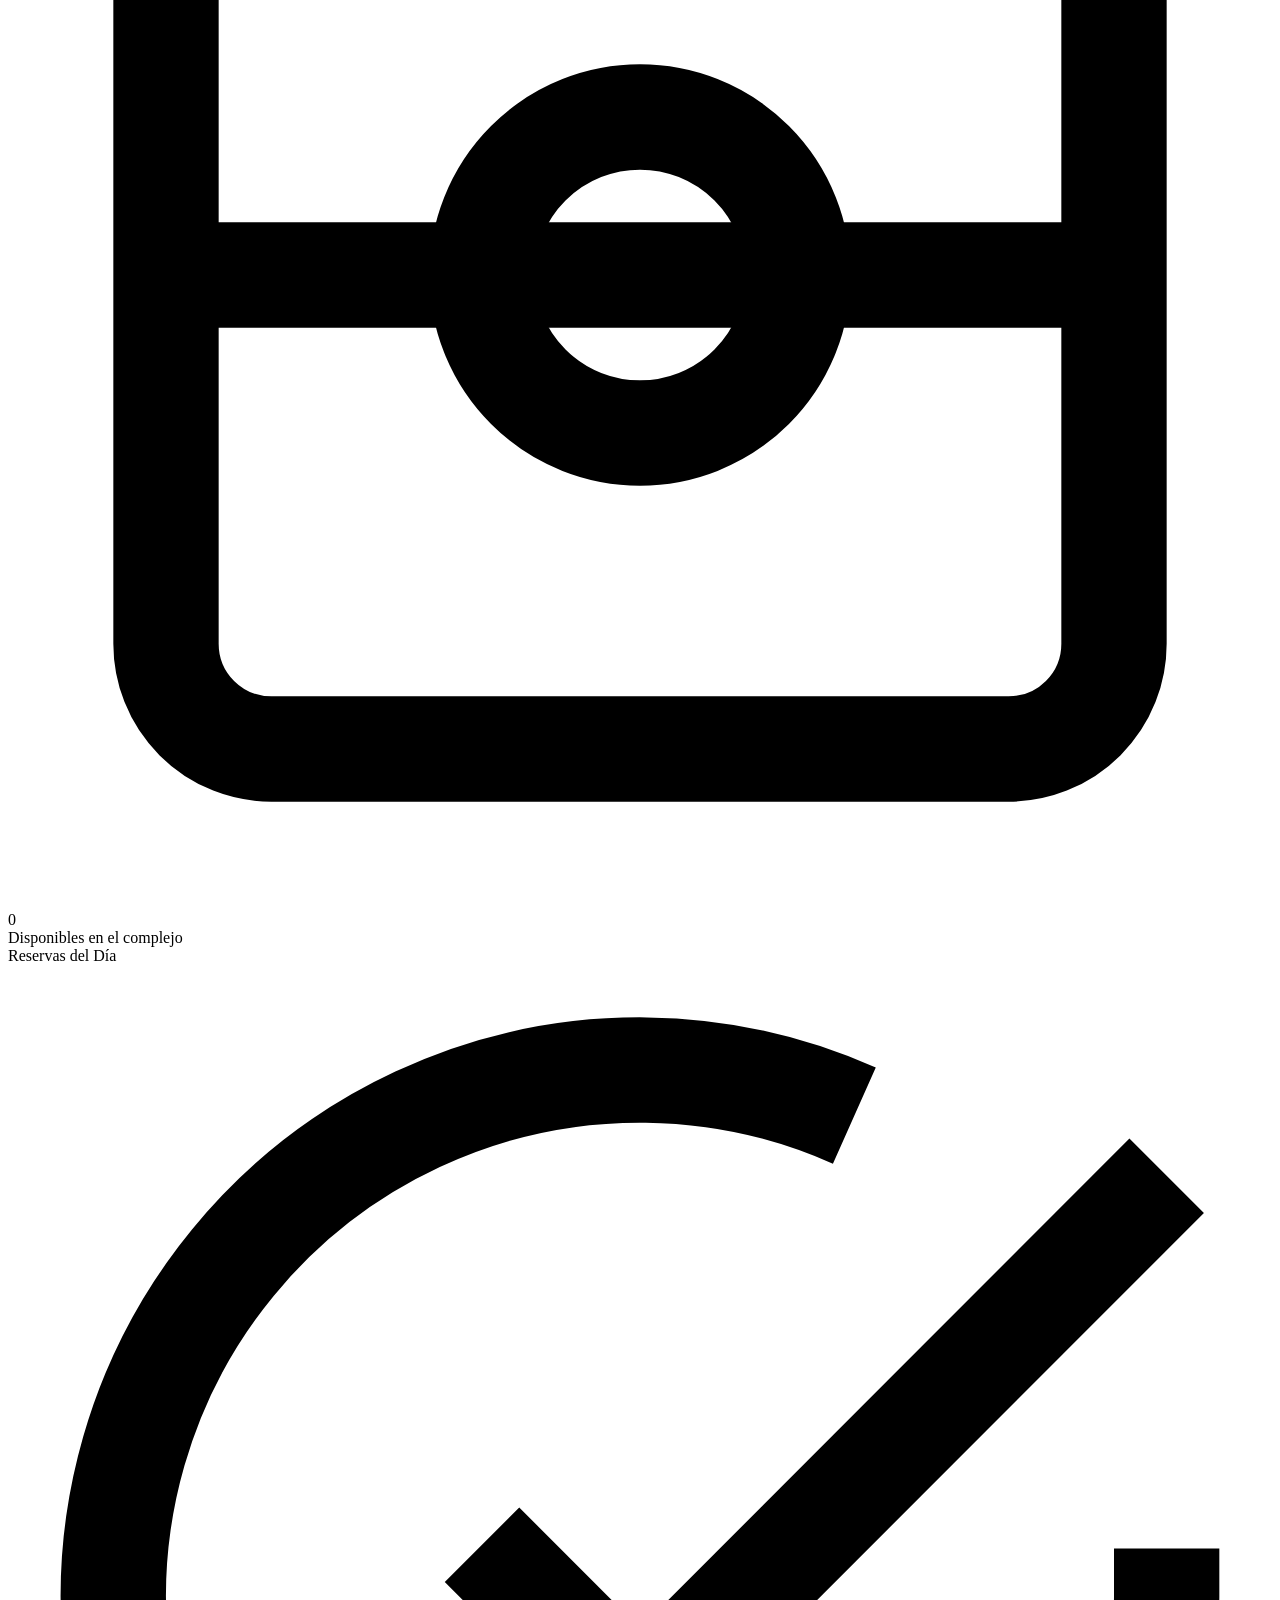
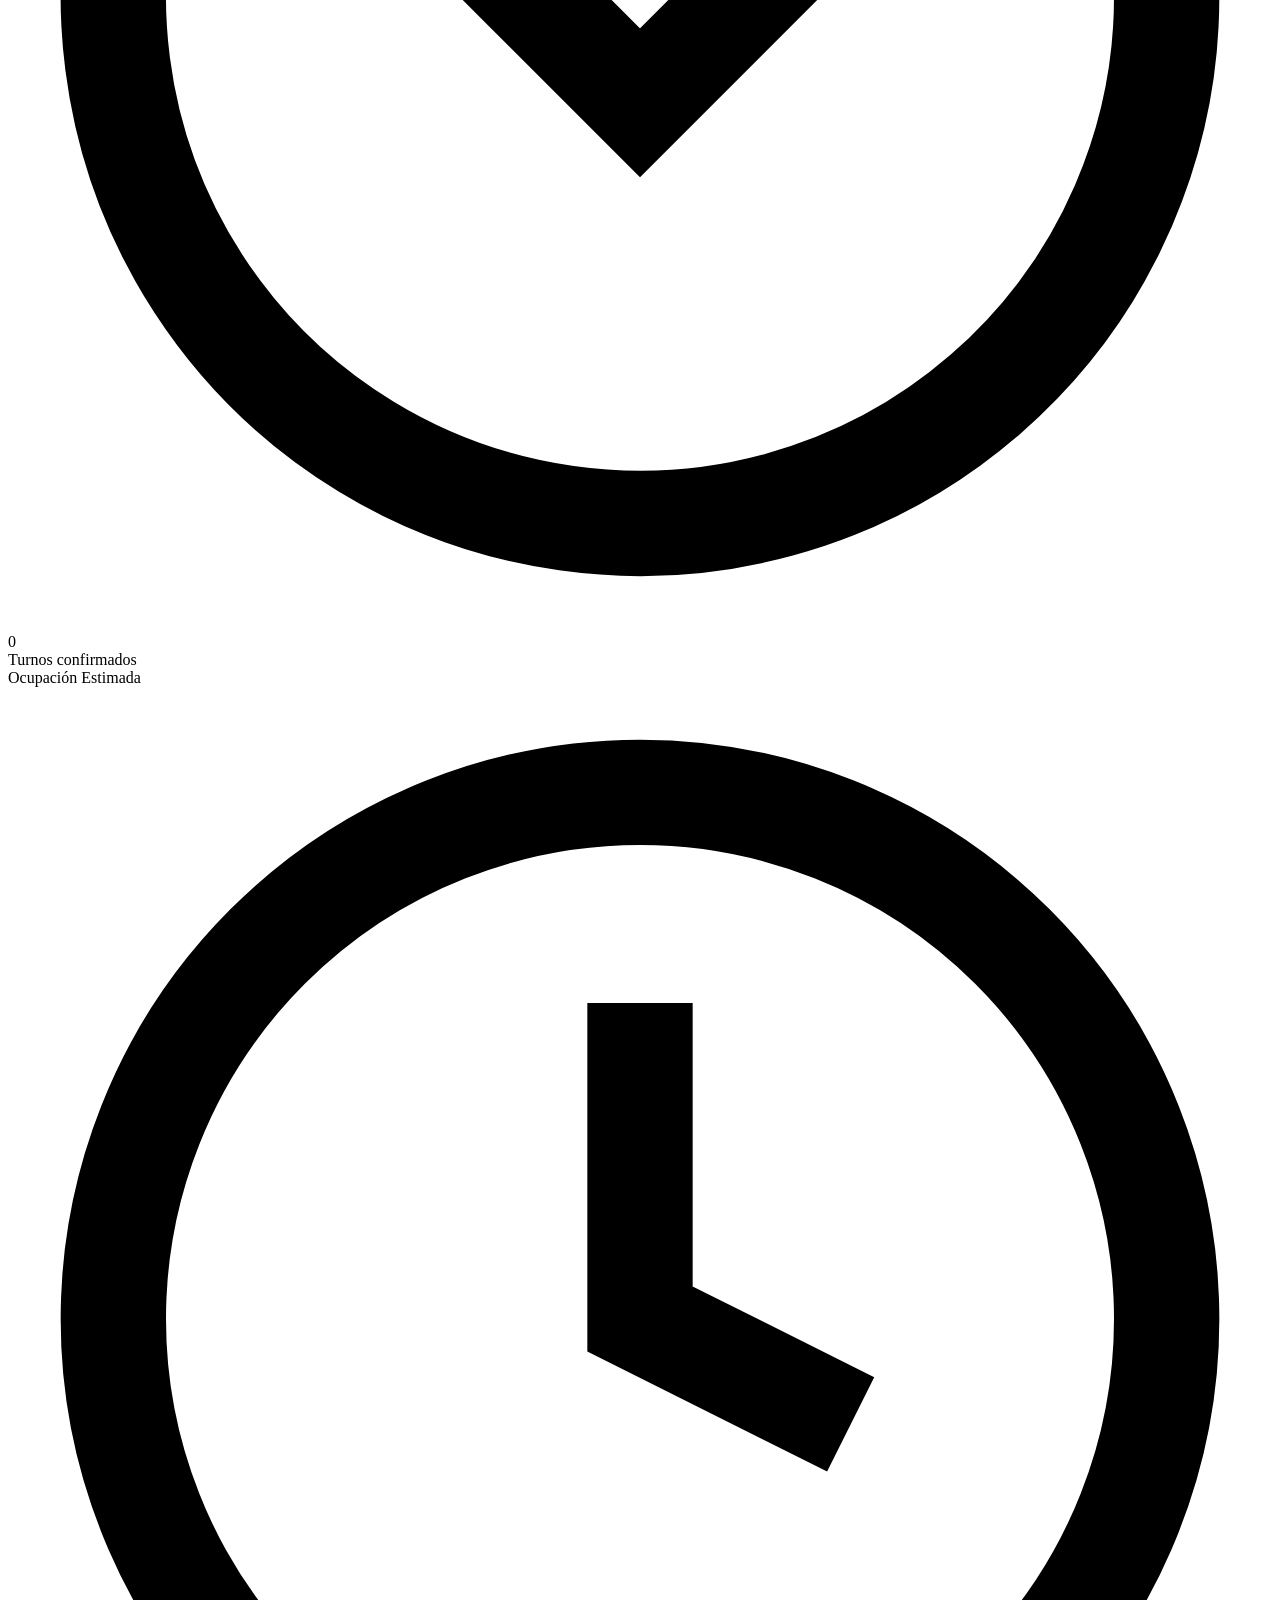
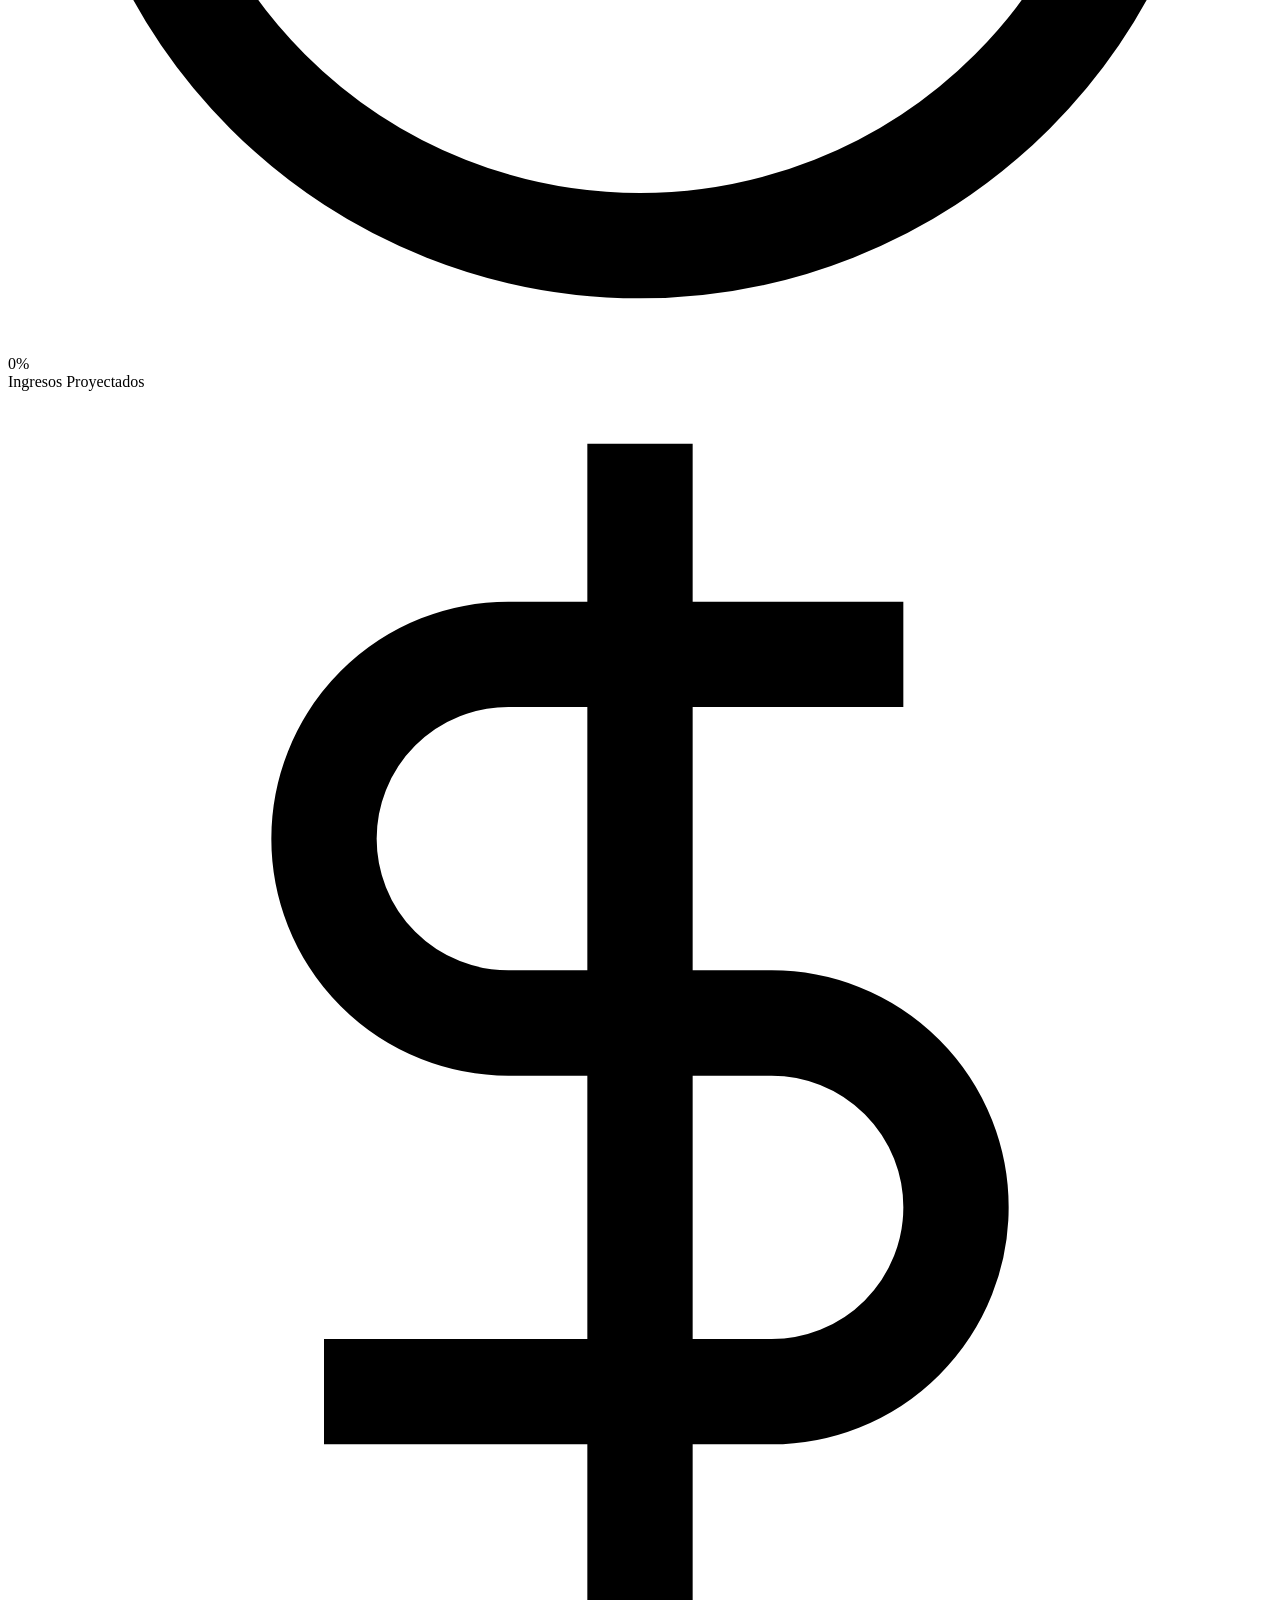
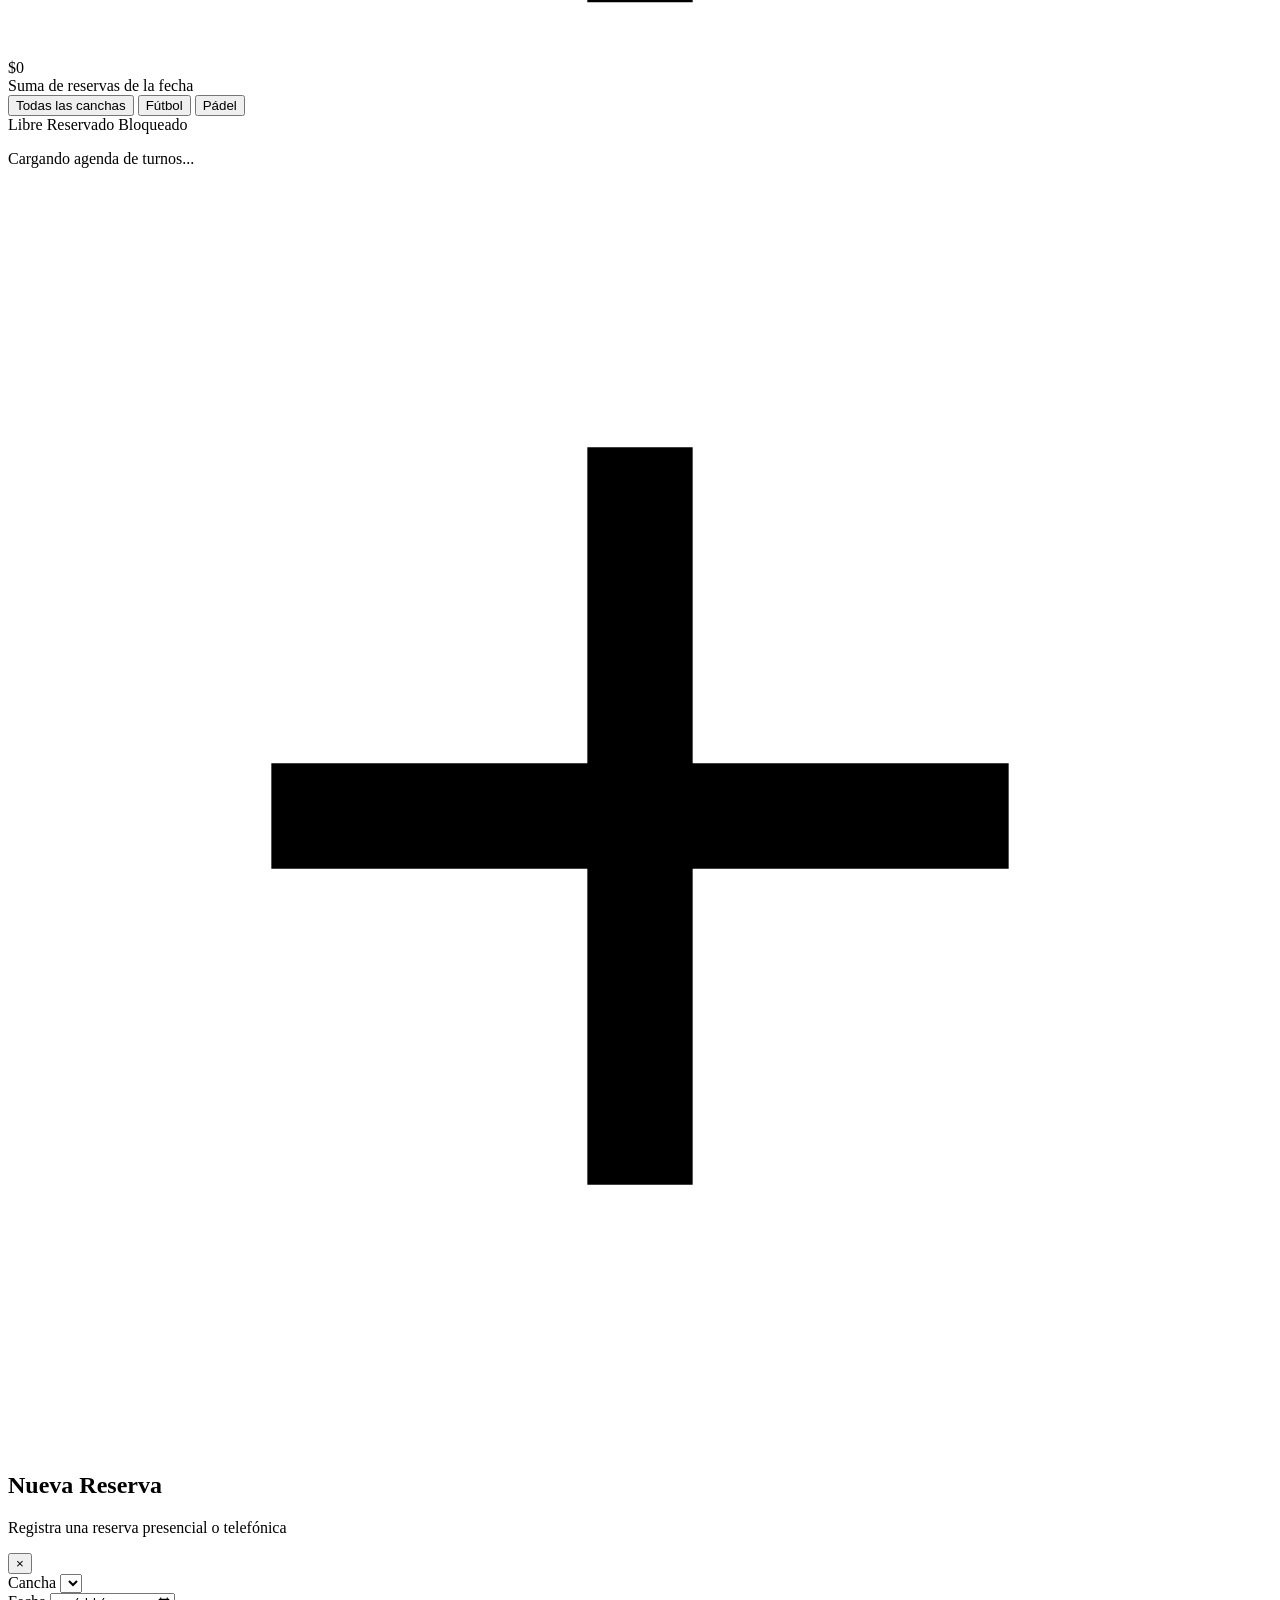
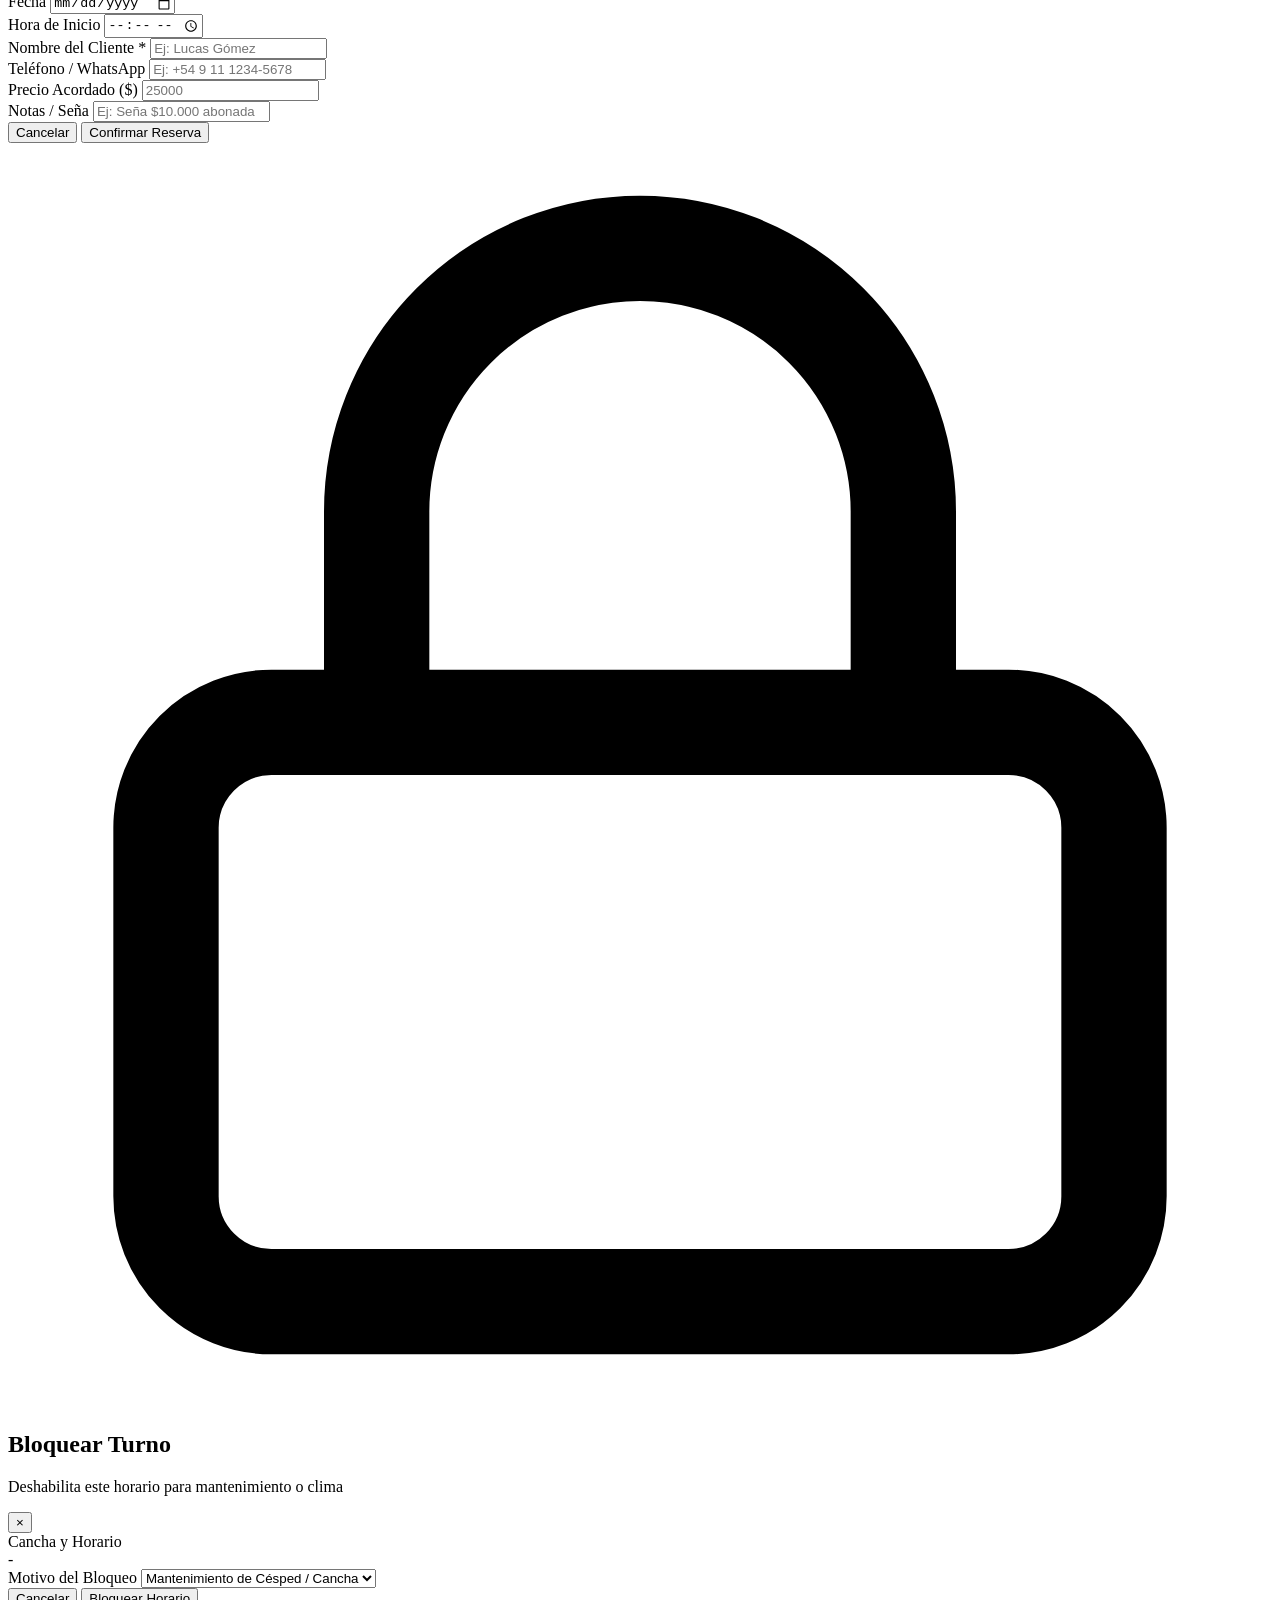
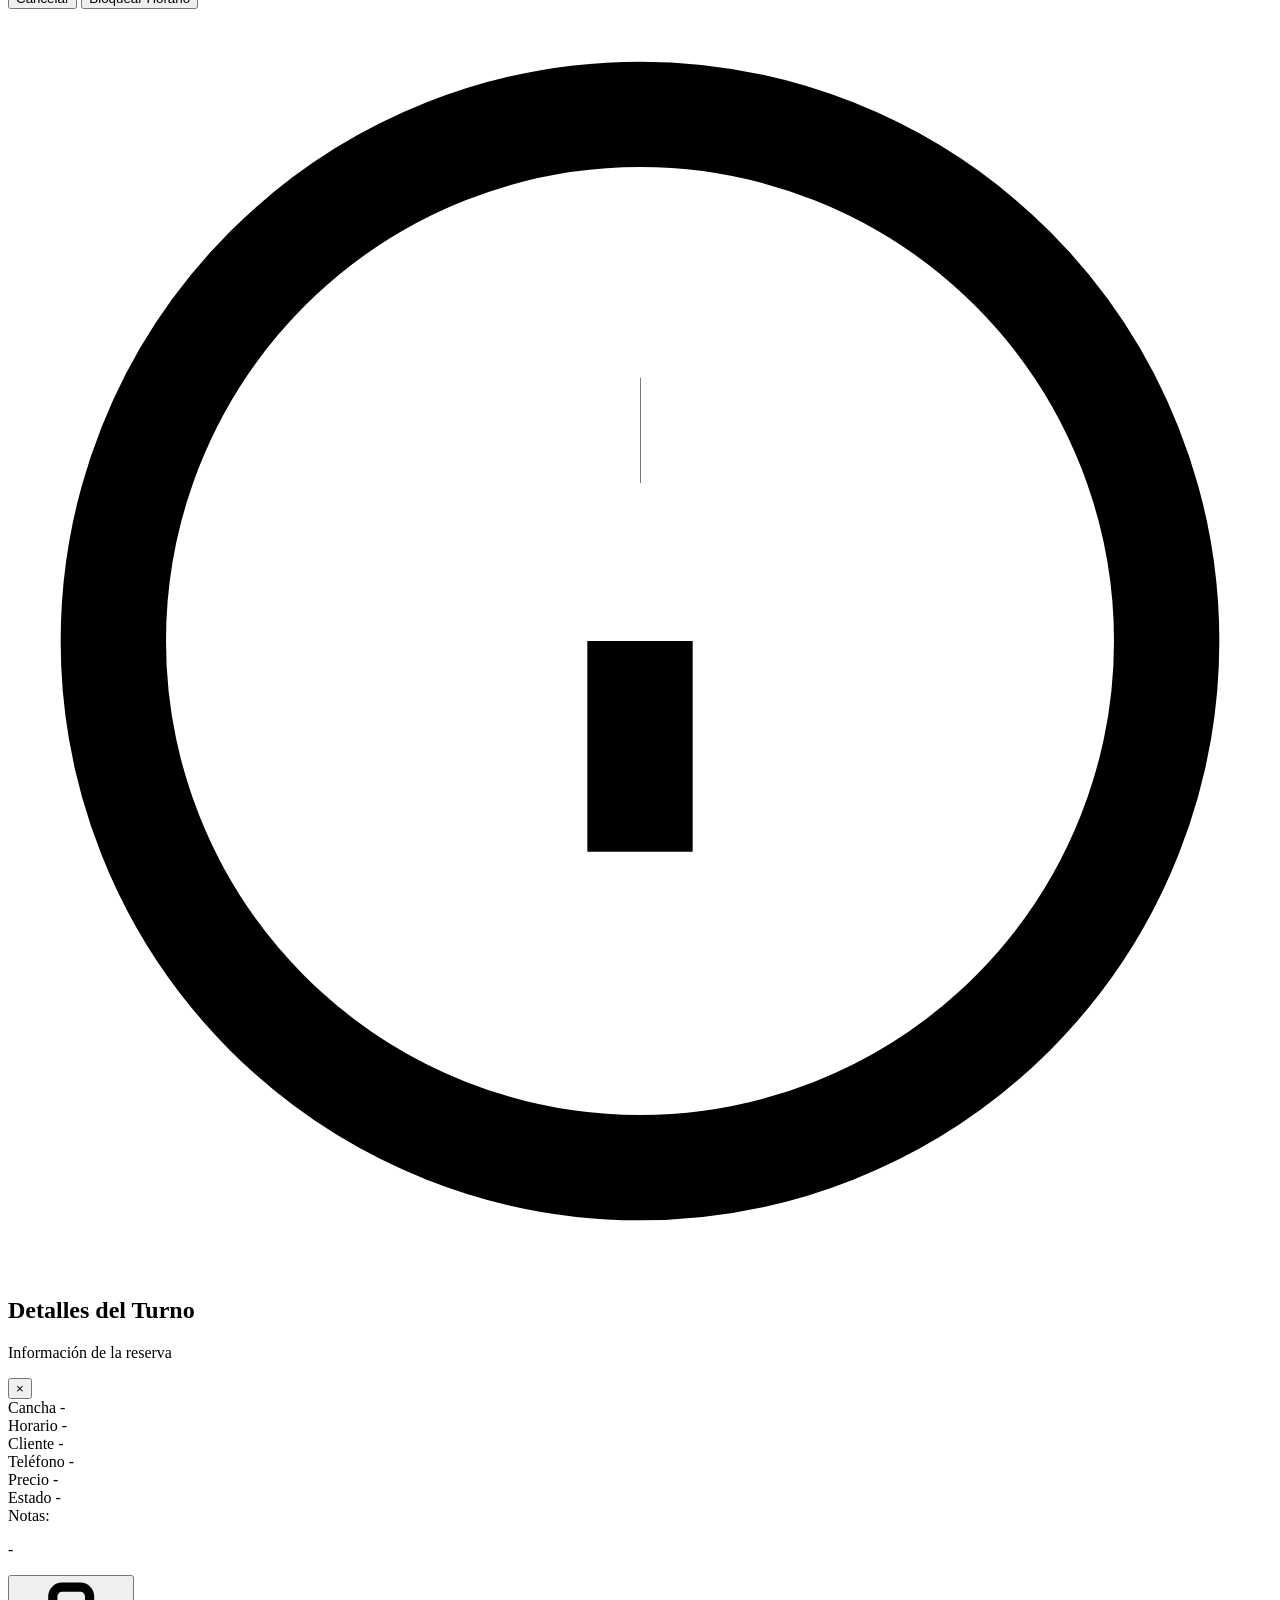
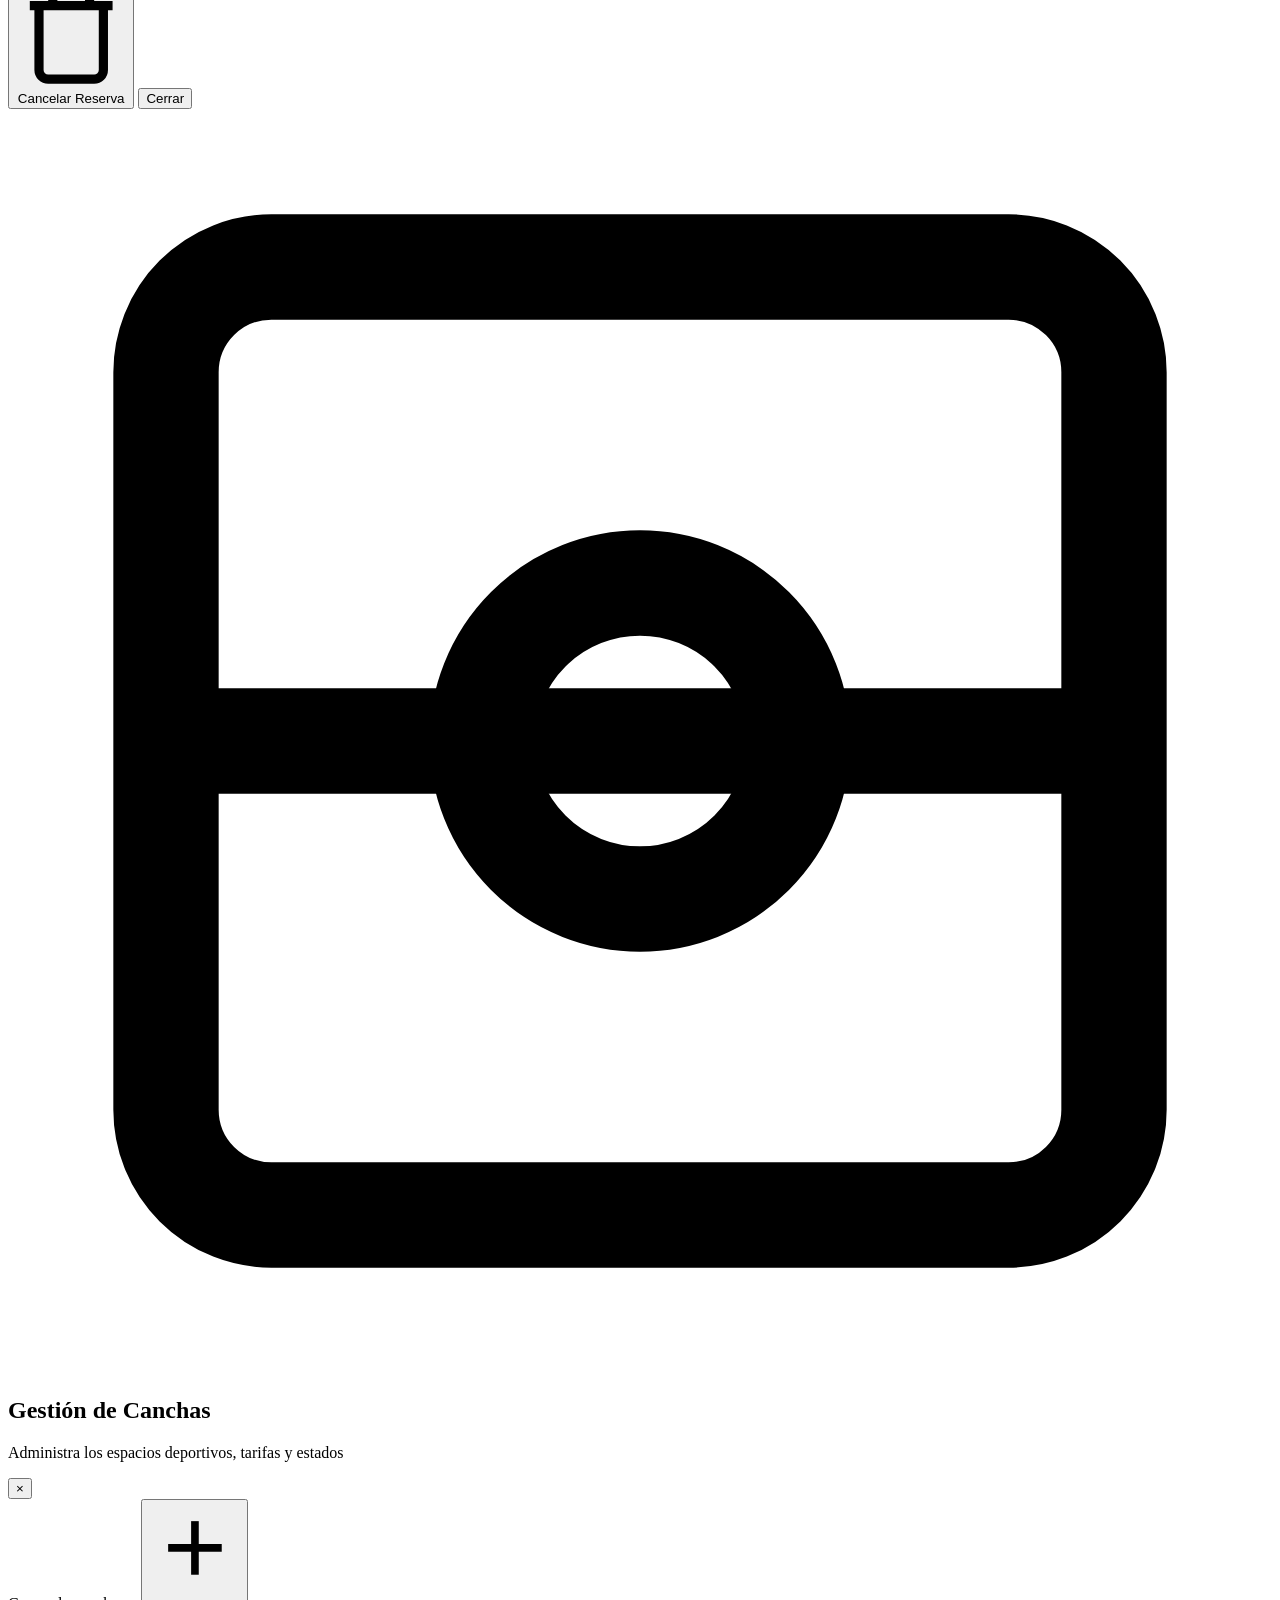
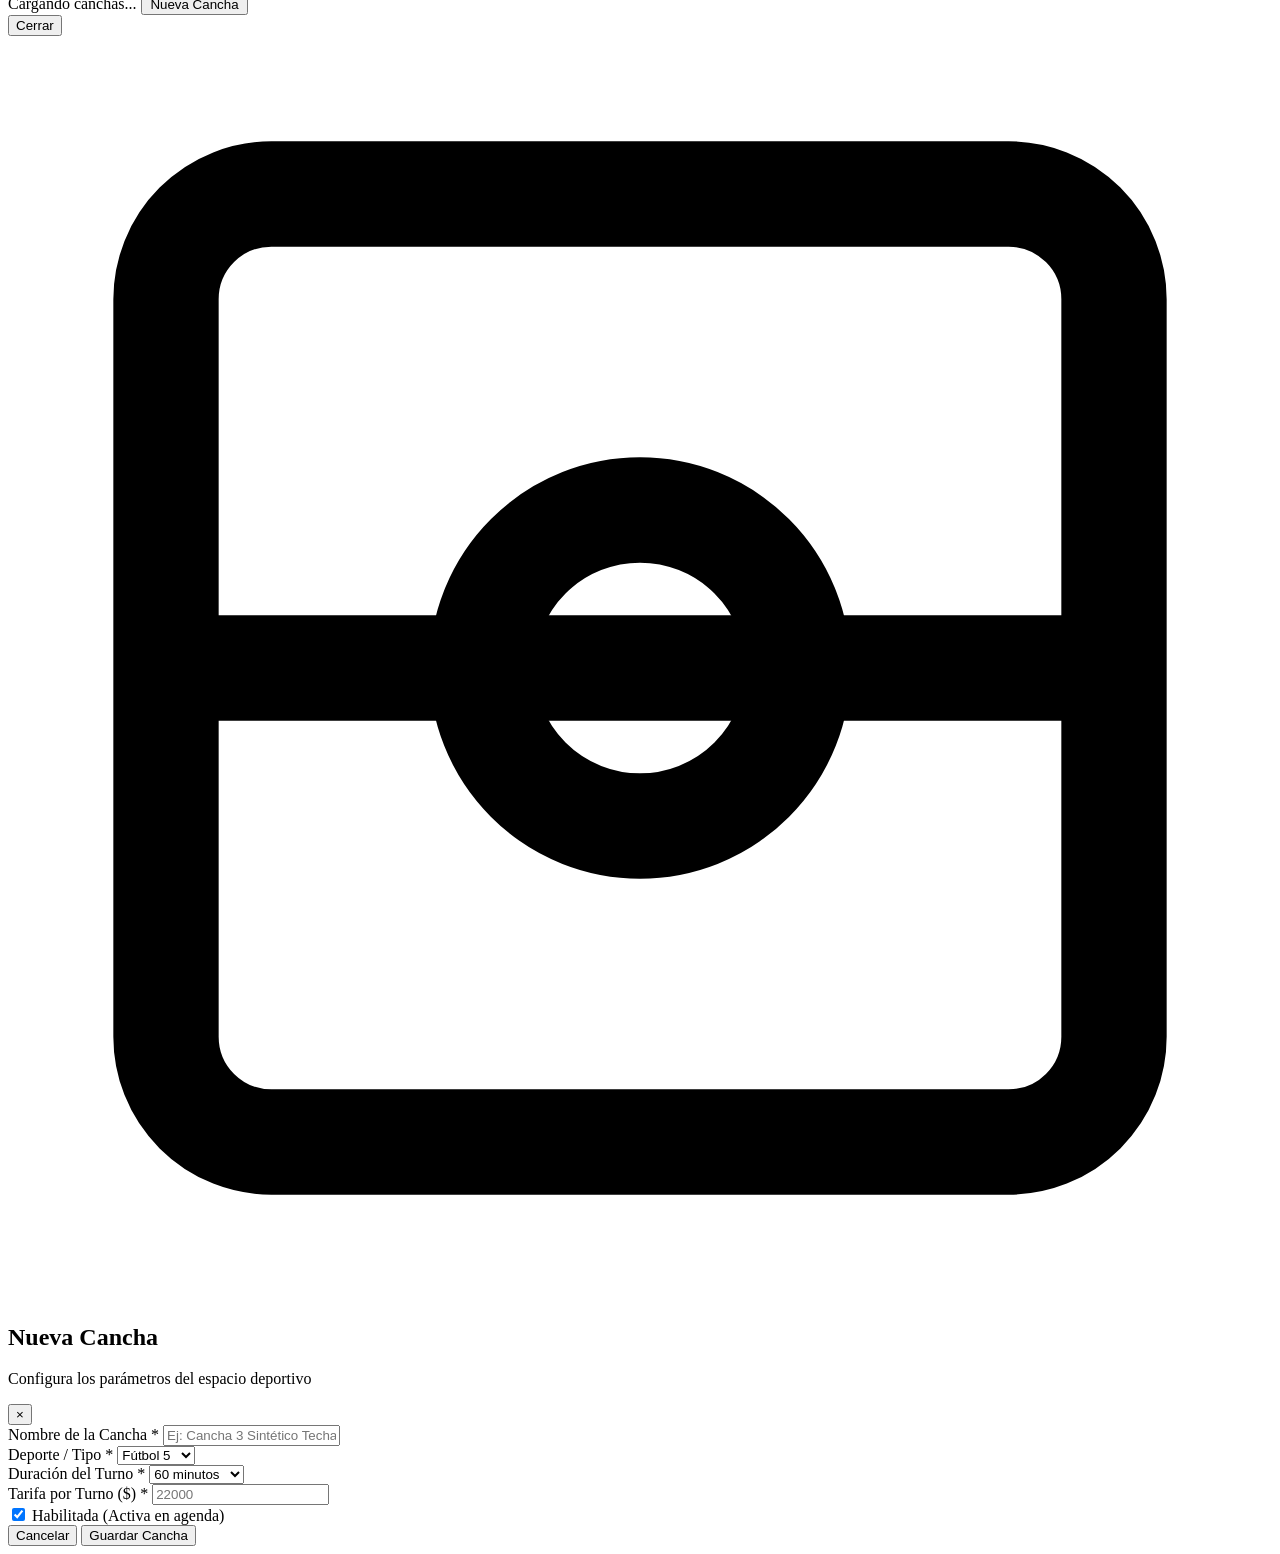
==== commit 8a9a4601: "feat(web): add complete court management with live toggle, create, and edit modals" ====
--- a/src/web/static/index.html
+++ b/src/web/static/index.html
@@ -59,6 +59,10 @@
 
       <!-- Acciones de barra superior -->
       <div class="nav-actions">
+        <button class="btn-secondary" id="btn-gestionar-canchas" title="Administrar canchas y tarifas">
+          <svg viewBox="0 0 24 24" fill="none" stroke="currentColor" stroke-width="2"><rect x="3" y="3" width="18" height="18" rx="2"></rect><line x1="3" y1="12" x2="21" y2="12"></line><circle cx="12" cy="12" r="3"></circle></svg>
+          Canchas
+        </button>
         <button class="btn-primary" id="btn-nueva-reserva">
           <svg viewBox="0 0 24 24" fill="none" stroke="currentColor" stroke-width="2"><line x1="12" y1="5" x2="12" y2="19"></line><line x1="5" y1="12" x2="19" y2="12"></line></svg>
           Nueva Reserva
@@ -305,12 +309,115 @@
         </div>
       </div>
       <div class="modal-actions space-between">
-        <button type="button" class="btn-danger" id="btn-cancelar-turno-action">
-          <svg viewBox="0 0 24 24" fill="none" stroke="currentColor" stroke-width="2"><polyline points="3 6 5 6 21 6"></polyline><path d="M19 6v14a2 2 0 0 1-2 2H7a2 2 0 0 1-2-2V6m3 0V4a2 2 0 0 1 2-2h4a2 2 0 0 1 2 2v2"></path></svg>
+        <button type="button" class="btn-action-dialog action-danger" id="btn-cancelar-turno-action">
+          <span id="btn-cancelar-turno-icon" class="btn-icon-slot">
+            <svg viewBox="0 0 24 24" fill="none" stroke="currentColor" stroke-width="2"><polyline points="3 6 5 6 21 6"></polyline><path d="M19 6v14a2 2 0 0 1-2 2H7a2 2 0 0 1-2-2V6m3 0V4a2 2 0 0 1 2-2h4a2 2 0 0 1 2 2v2"></path></svg>
+          </span>
           <span id="btn-cancelar-turno-text">Cancelar Reserva</span>
         </button>
         <button type="button" class="btn-secondary" id="btn-close-detalle-action">Cerrar</button>
       </div>
+    </div>
+  </div>
+
+  <!-- Modal: Gestión de Canchas -->
+  <div class="modal-backdrop" id="modal-canchas" aria-hidden="true">
+    <div class="modal-card modal-lg">
+      <div class="modal-header">
+        <div class="modal-title-group">
+          <div class="modal-icon-badge icon-canchas">
+            <svg viewBox="0 0 24 24" fill="none" stroke="currentColor" stroke-width="2"><rect x="3" y="3" width="18" height="18" rx="2"></rect><line x1="3" y1="12" x2="21" y2="12"></line><circle cx="12" cy="12" r="3"></circle></svg>
+          </div>
+          <div>
+            <h2 class="modal-title">Gestión de Canchas</h2>
+            <p class="modal-subtitle">Administra los espacios deportivos, tarifas y estados</p>
+          </div>
+        </div>
+        <button class="btn-close-modal" id="btn-close-canchas">&times;</button>
+      </div>
+
+      <div class="canchas-panel-body">
+        <div class="canchas-top-bar">
+          <span class="canchas-count" id="canchas-total-badge">Cargando canchas...</span>
+          <button class="btn-primary btn-sm" id="btn-nueva-cancha">
+            <svg viewBox="0 0 24 24" fill="none" stroke="currentColor" stroke-width="2"><line x1="12" y1="5" x2="12" y2="19"></line><line x1="5" y1="12" x2="19" y2="12"></line></svg>
+            Nueva Cancha
+          </button>
+        </div>
+
+        <div class="canchas-list" id="canchas-list-container">
+          <!-- Items generados dinámicamente -->
+        </div>
+      </div>
+
+      <div class="modal-actions">
+        <button type="button" class="btn-secondary" id="btn-close-canchas-action">Cerrar</button>
+      </div>
+    </div>
+  </div>
+
+  <!-- Modal: Crear / Editar Cancha -->
+  <div class="modal-backdrop" id="modal-form-cancha" aria-hidden="true">
+    <div class="modal-card">
+      <div class="modal-header">
+        <div class="modal-title-group">
+          <div class="modal-icon-badge" id="form-cancha-badge">
+            <svg viewBox="0 0 24 24" fill="none" stroke="currentColor" stroke-width="2"><rect x="3" y="3" width="18" height="18" rx="2"></rect><line x1="3" y1="12" x2="21" y2="12"></line><circle cx="12" cy="12" r="3"></circle></svg>
+          </div>
+          <div>
+            <h2 class="modal-title" id="form-cancha-title">Nueva Cancha</h2>
+            <p class="modal-subtitle" id="form-cancha-subtitle">Configura los parámetros del espacio deportivo</p>
+          </div>
+        </div>
+        <button class="btn-close-modal" id="btn-close-form-cancha">&times;</button>
+      </div>
+      <form id="form-cancha" class="modal-form">
+        <input type="hidden" id="cancha-edit-id" value="">
+        <div class="form-group">
+          <label for="cancha-nombre">Nombre de la Cancha *</label>
+          <input type="text" id="cancha-nombre" class="form-input" placeholder="Ej: Cancha 3 Sintético Techada" required>
+        </div>
+        <div class="form-row">
+          <div class="form-group">
+            <label for="cancha-tipo">Deporte / Tipo *</label>
+            <select id="cancha-tipo" class="form-select" required>
+              <option value="Fútbol 5">Fútbol 5</option>
+              <option value="Fútbol 7">Fútbol 7</option>
+              <option value="Fútbol 11">Fútbol 11</option>
+              <option value="Pádel">Pádel</option>
+              <option value="Tenis">Tenis</option>
+              <option value="Básquet">Básquet</option>
+              <option value="Otro">Otro</option>
+            </select>
+          </div>
+          <div class="form-group">
+            <label for="cancha-duracion">Duración del Turno *</label>
+            <select id="cancha-duracion" class="form-select" required>
+              <option value="30">30 minutos</option>
+              <option value="45">45 minutos</option>
+              <option value="60" selected>60 minutos</option>
+              <option value="90">90 minutos</option>
+              <option value="120">120 minutos</option>
+            </select>
+          </div>
+        </div>
+        <div class="form-row">
+          <div class="form-group">
+            <label for="cancha-precio">Tarifa por Turno ($) *</label>
+            <input type="number" id="cancha-precio" class="form-input" step="100" min="0" placeholder="22000" required>
+          </div>
+          <div class="form-group checkbox-align-group">
+            <label class="custom-checkbox-label">
+              <input type="checkbox" id="cancha-activa" checked>
+              <span>Habilitada (Activa en agenda)</span>
+            </label>
+          </div>
+        </div>
+        <div class="modal-actions">
+          <button type="button" class="btn-secondary" id="btn-cancel-form-cancha">Cancelar</button>
+          <button type="submit" class="btn-primary" id="btn-submit-cancha">Guardar Cancha</button>
+        </div>
+      </form>
     </div>
   </div>
 
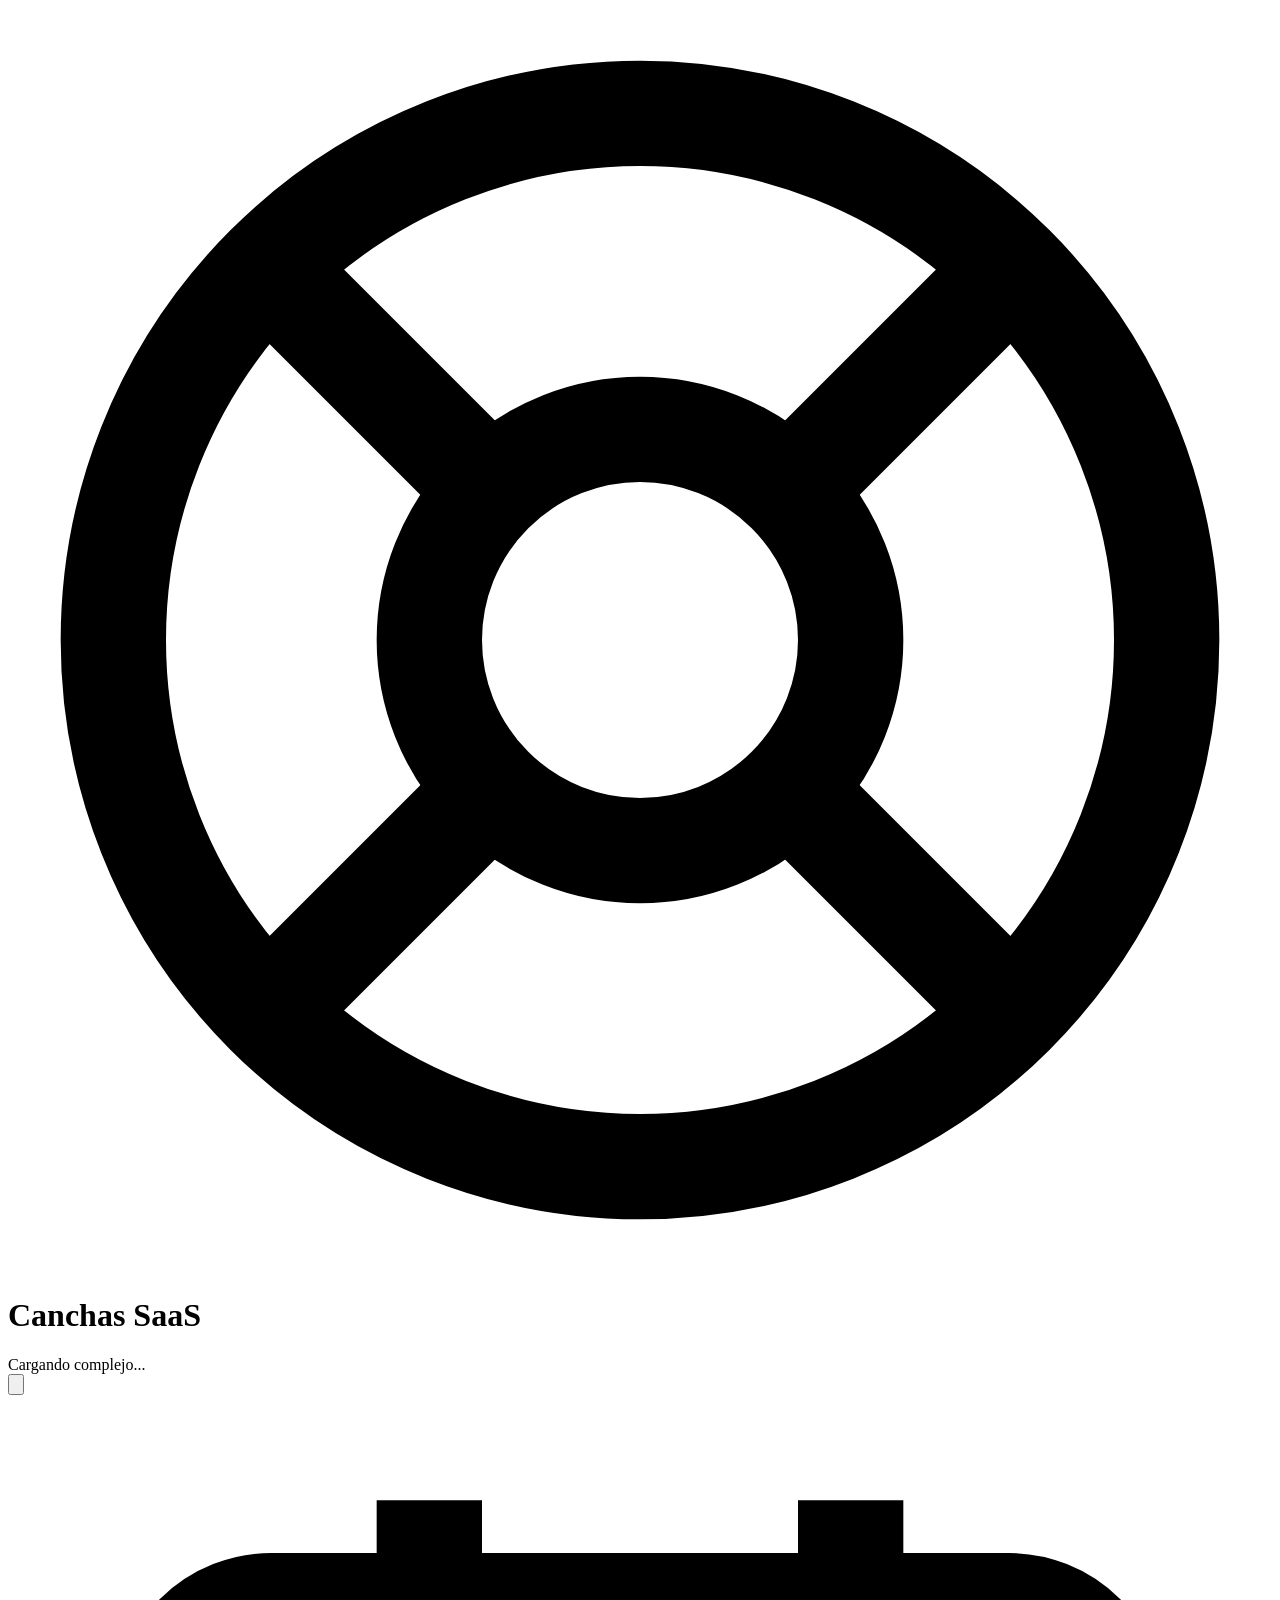
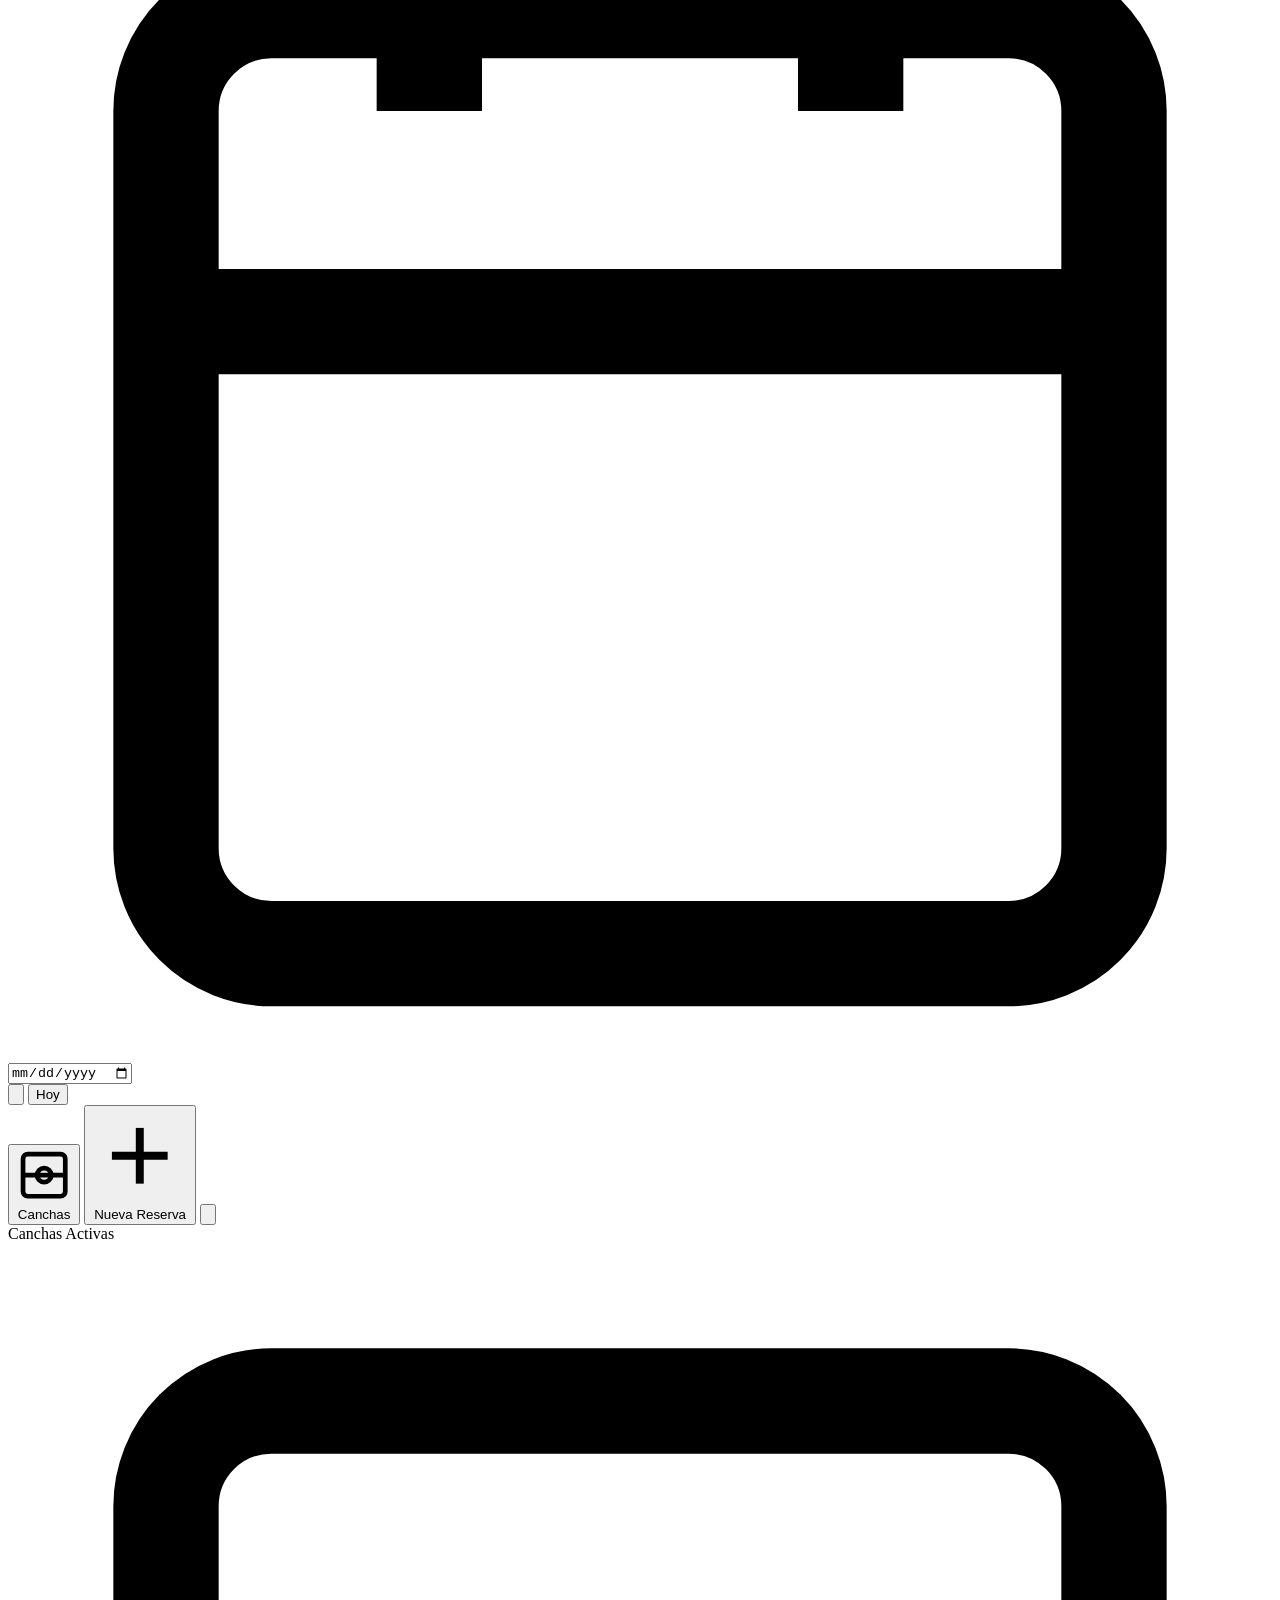
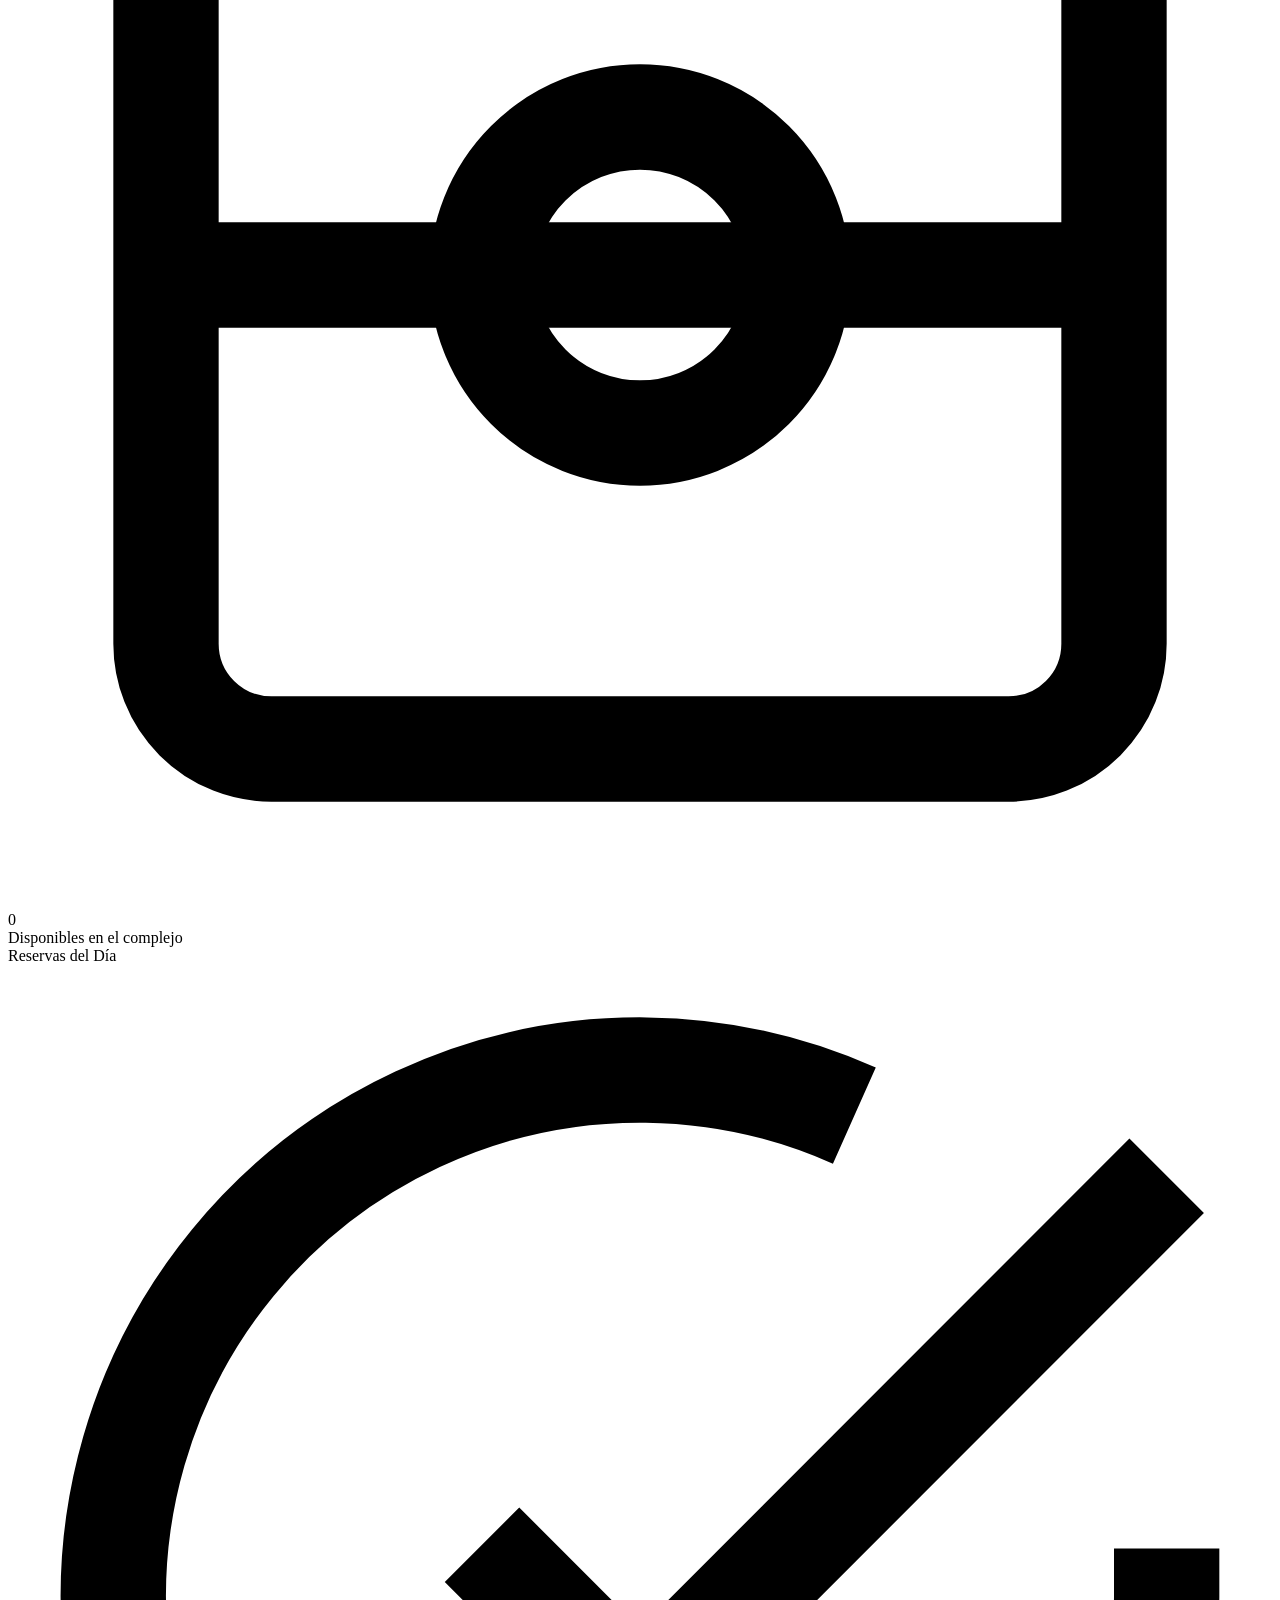
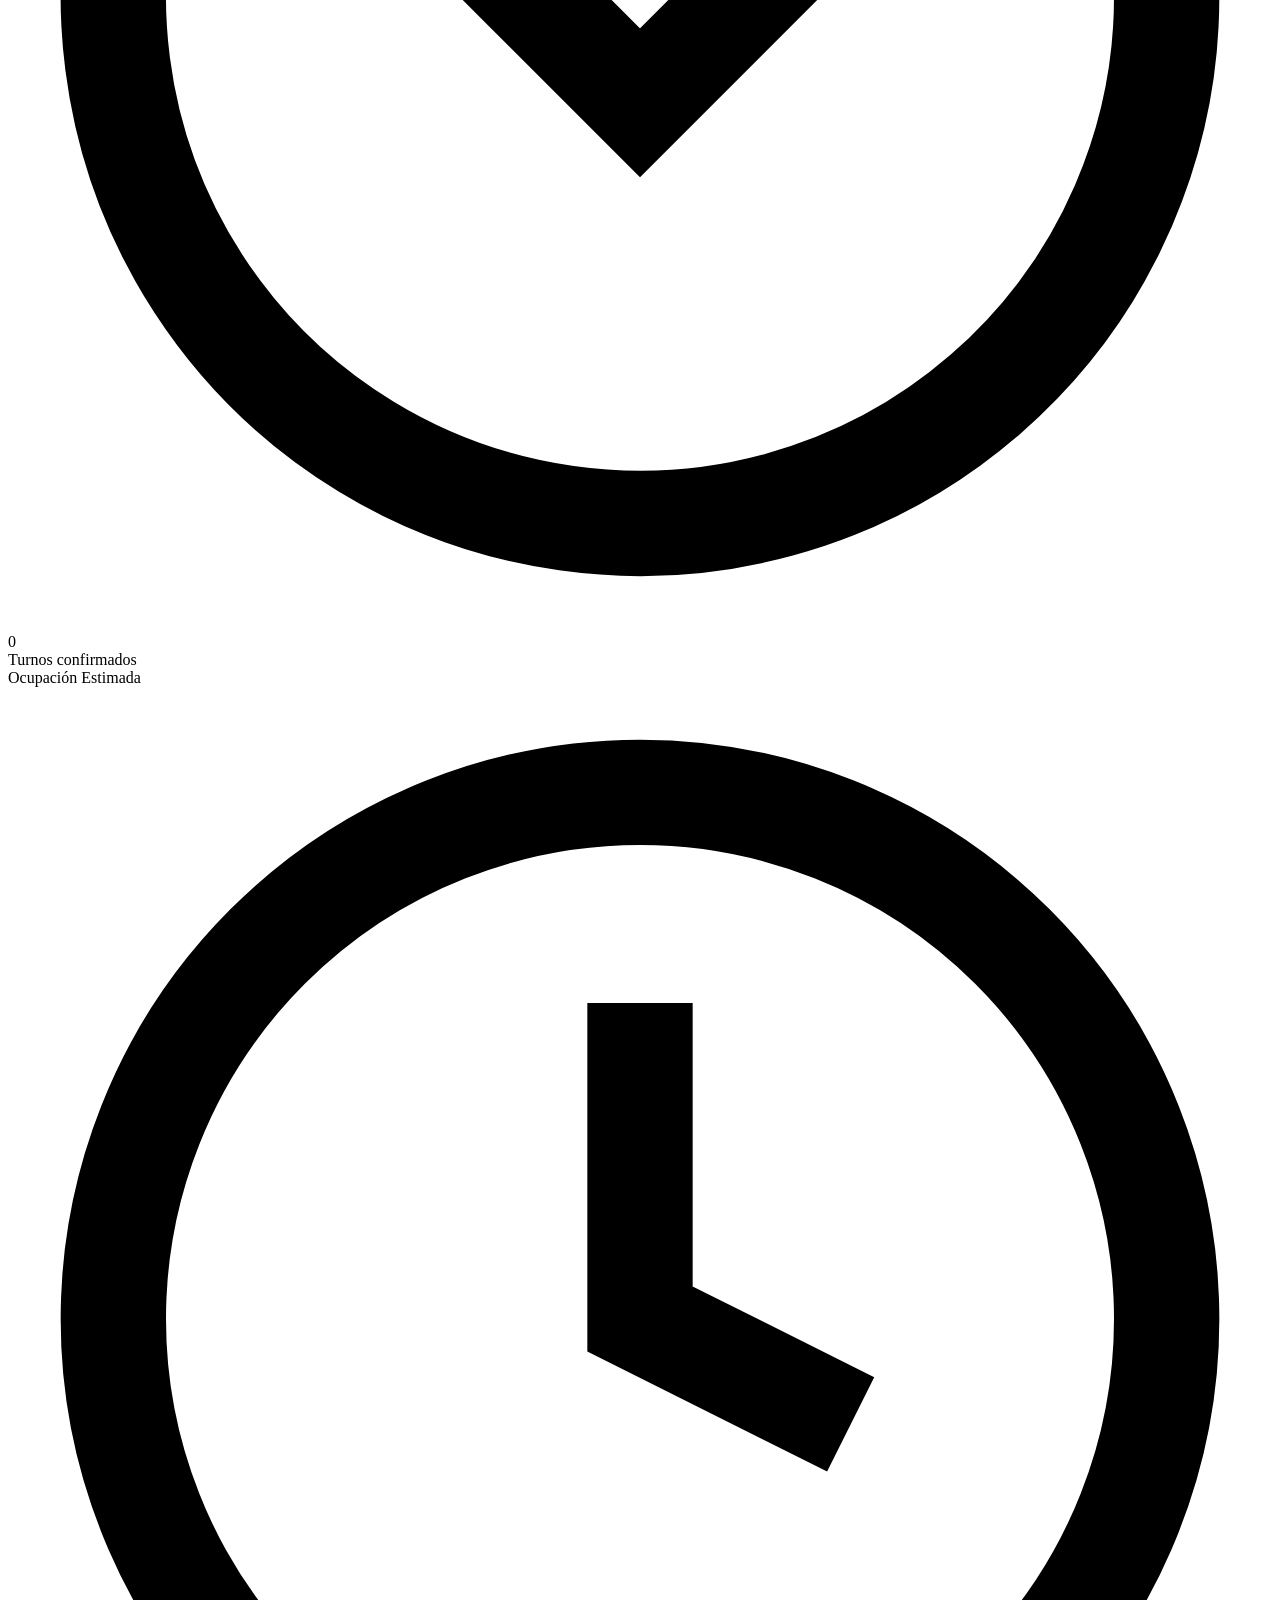
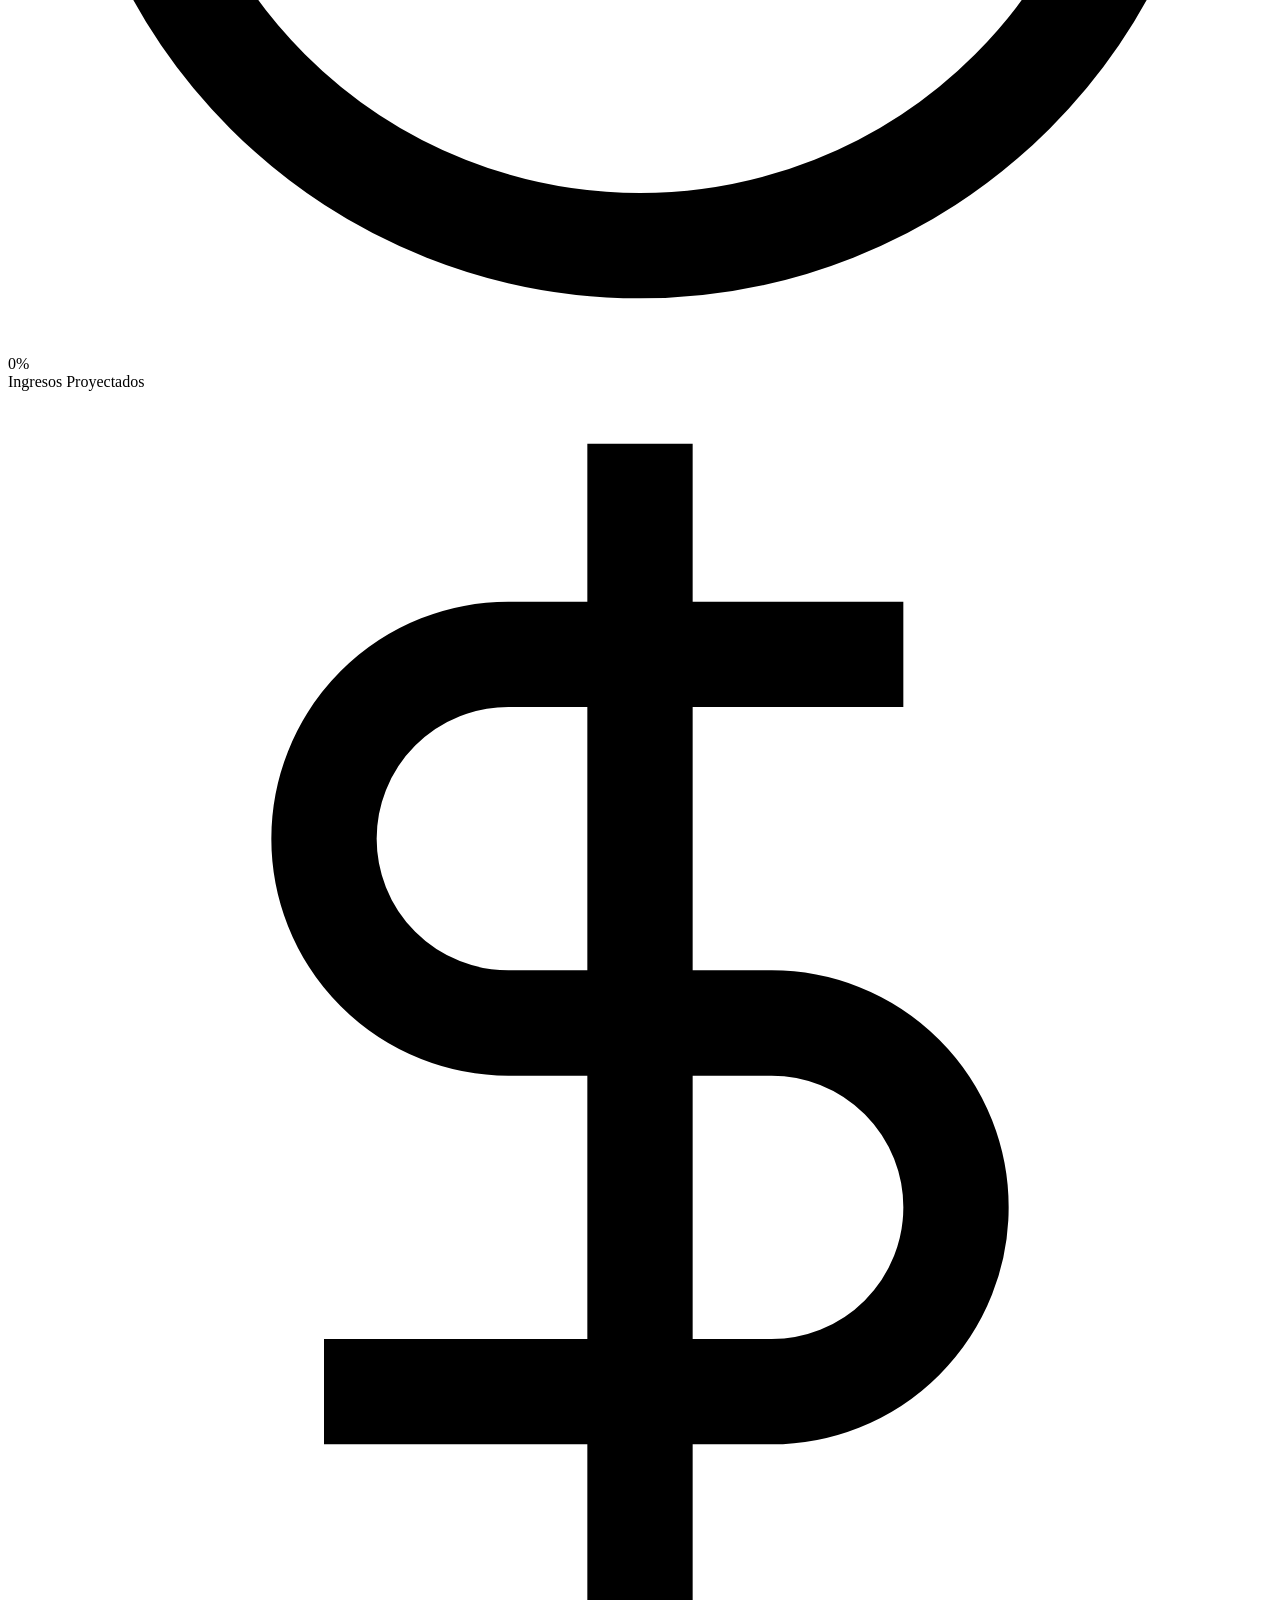
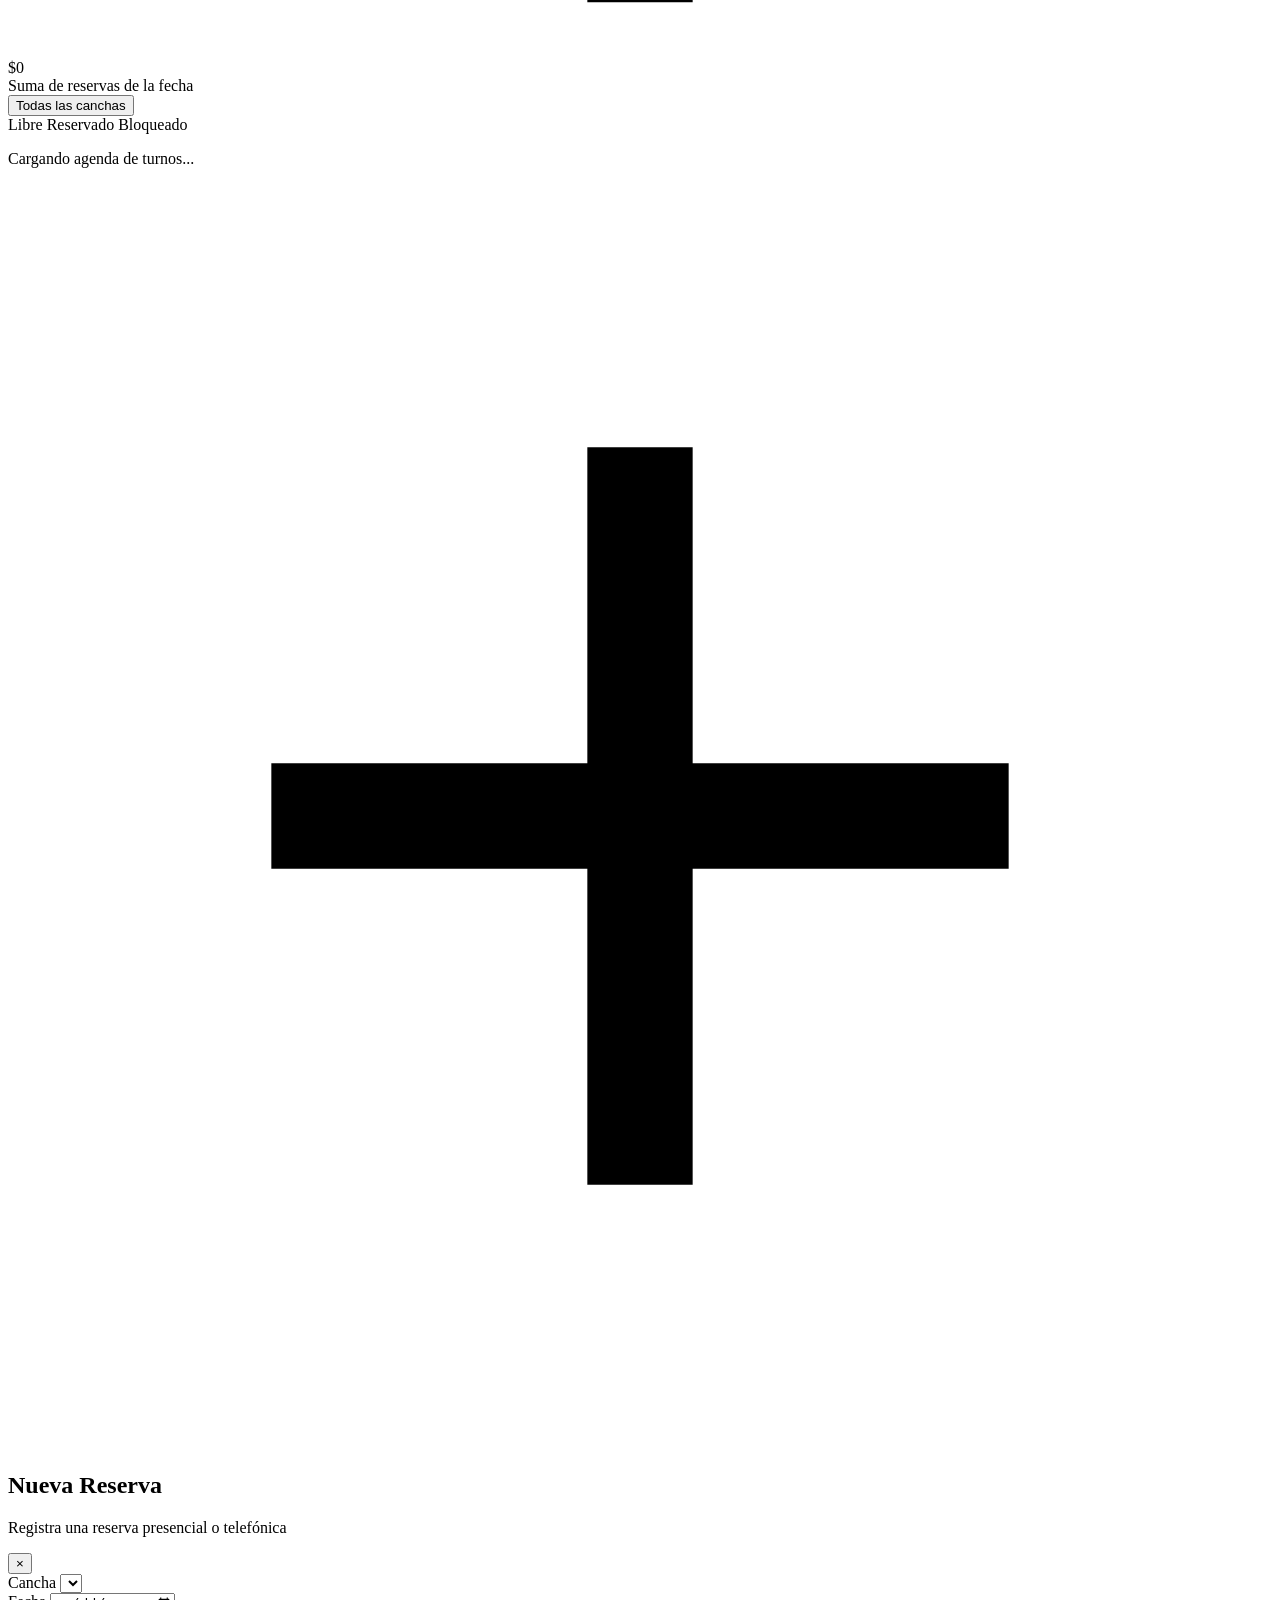
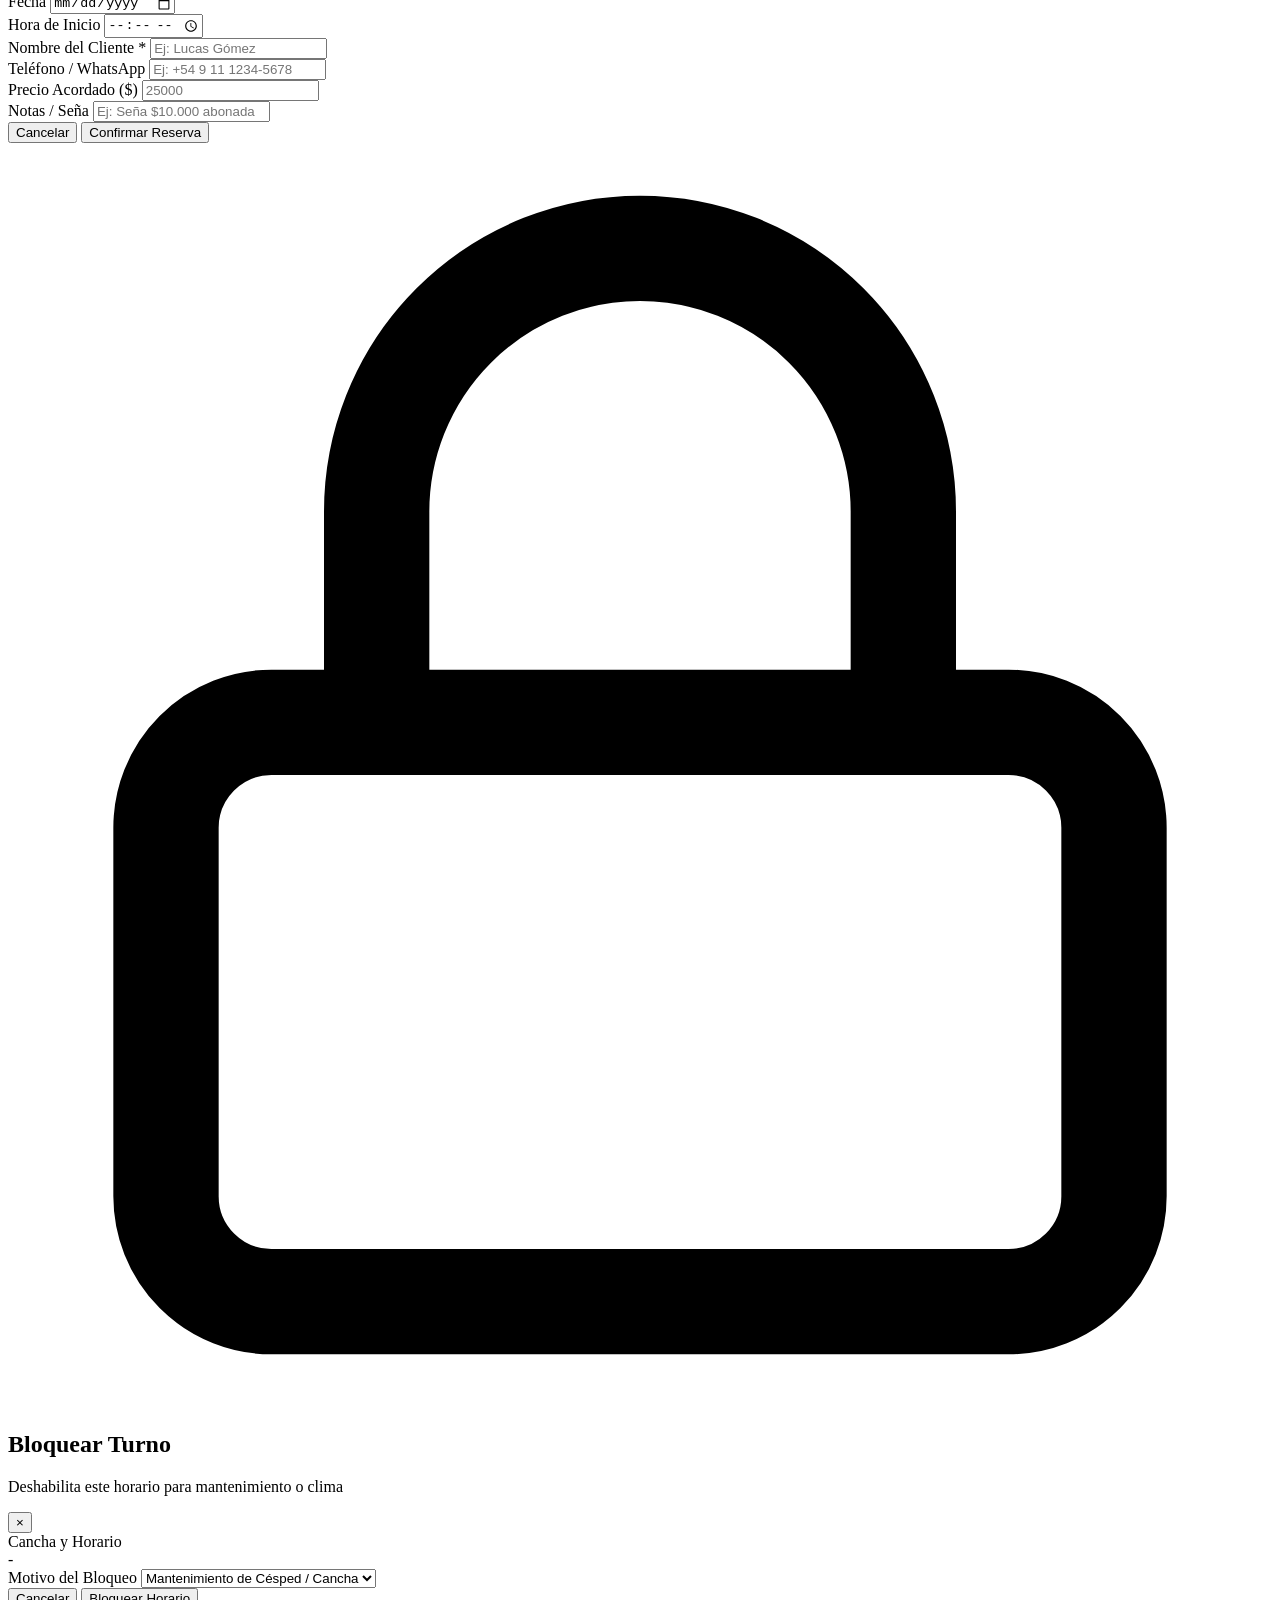
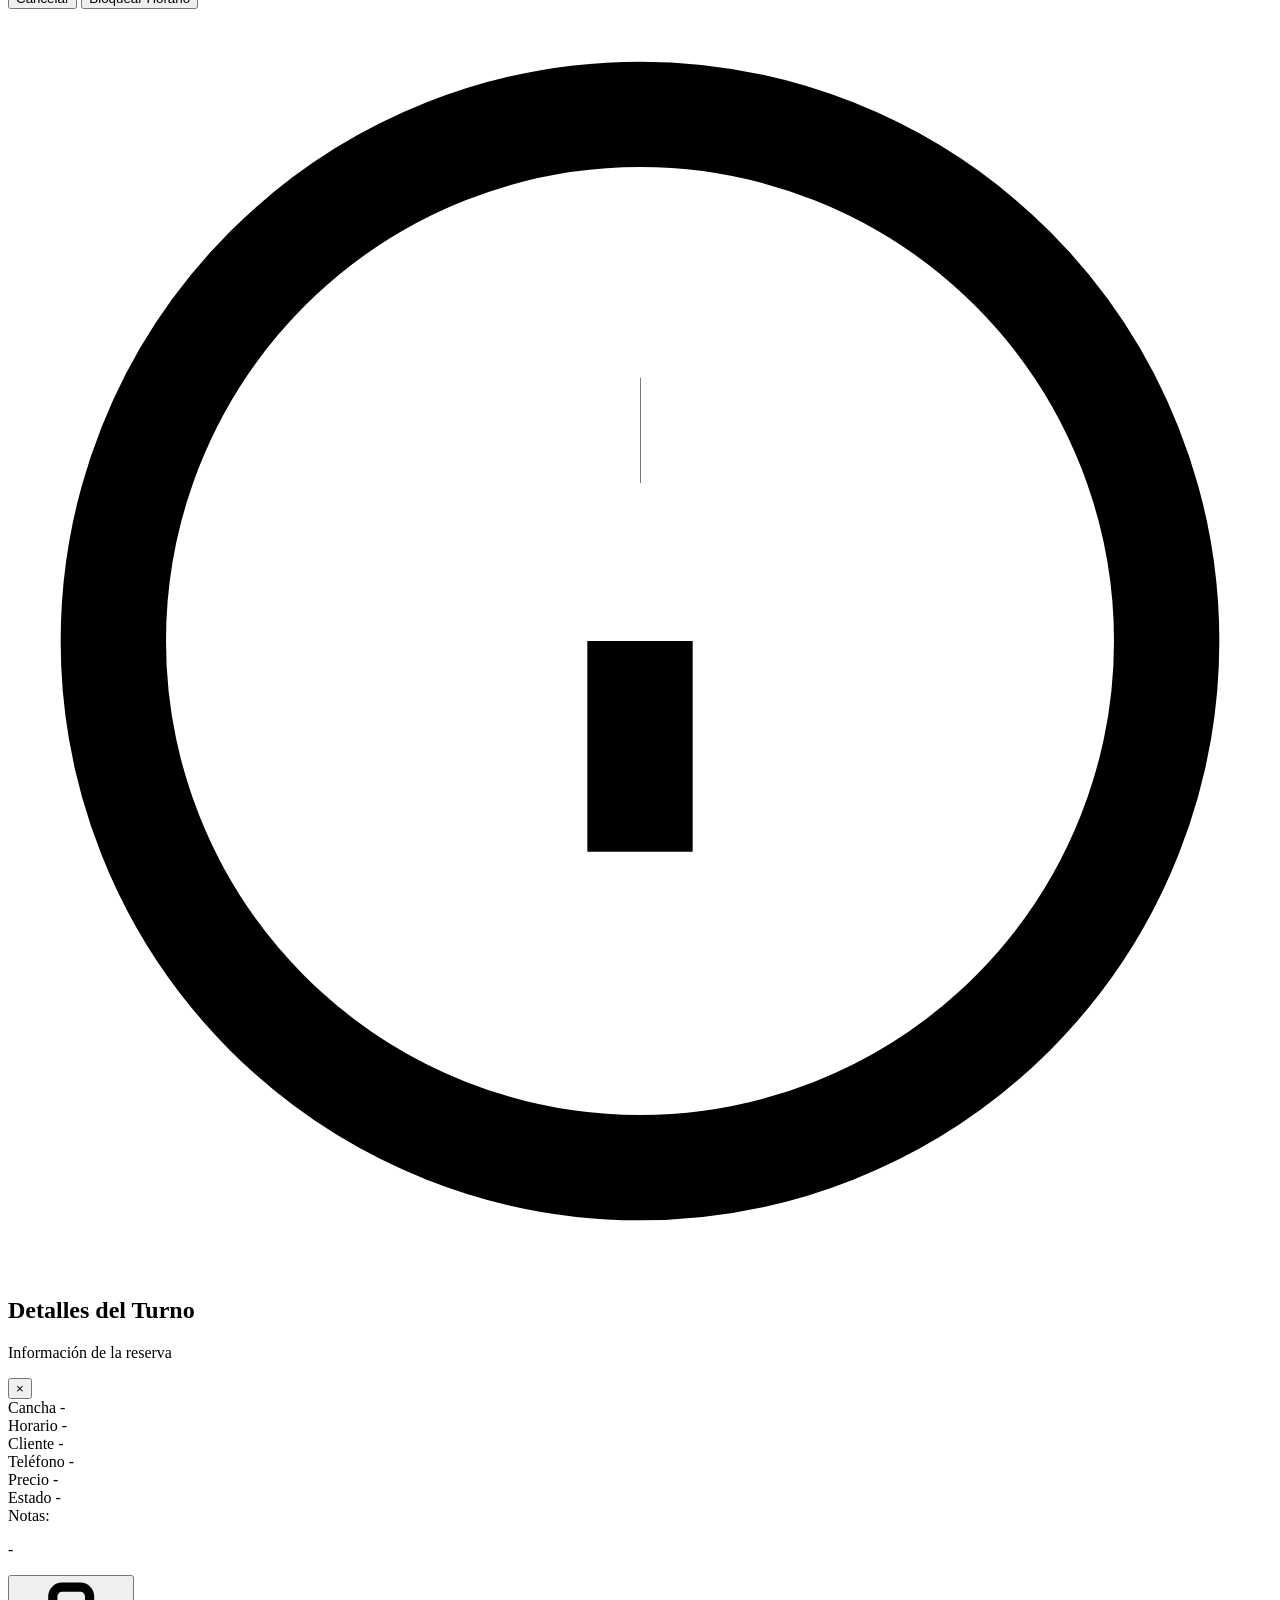
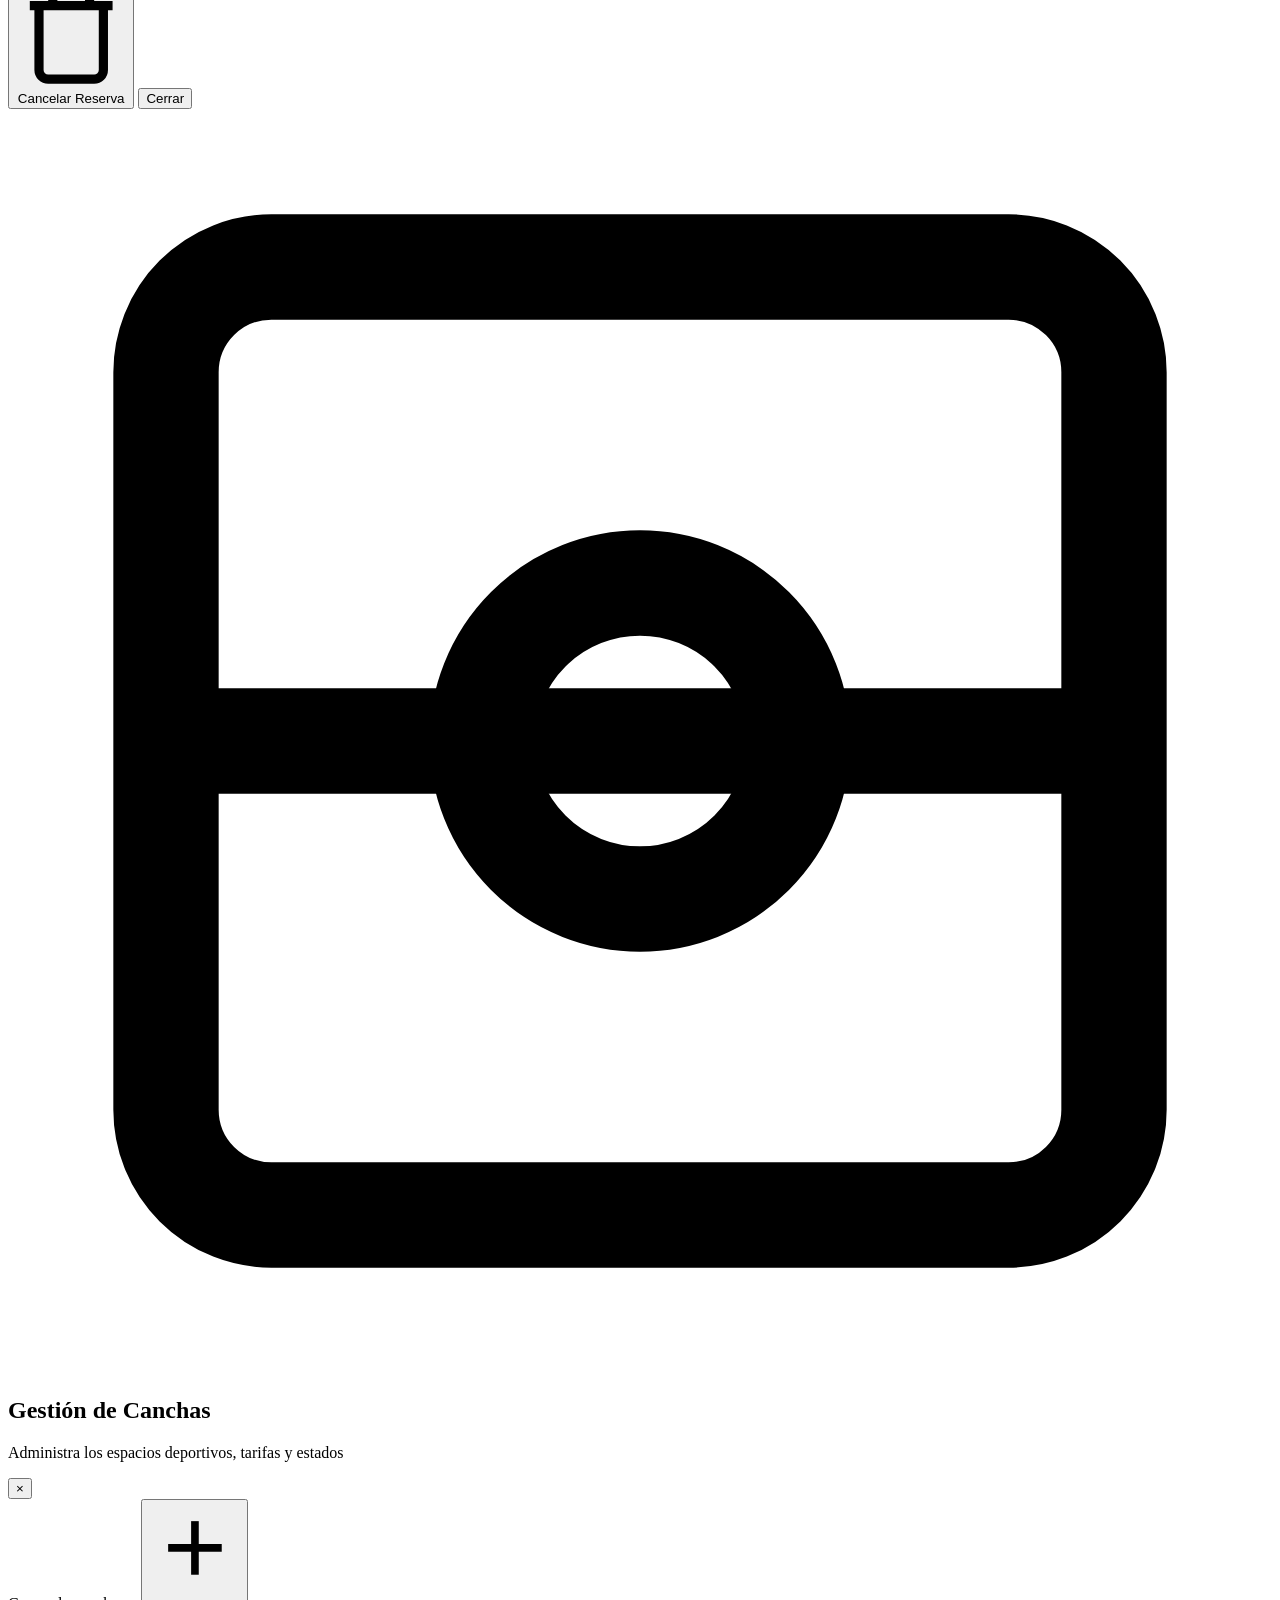
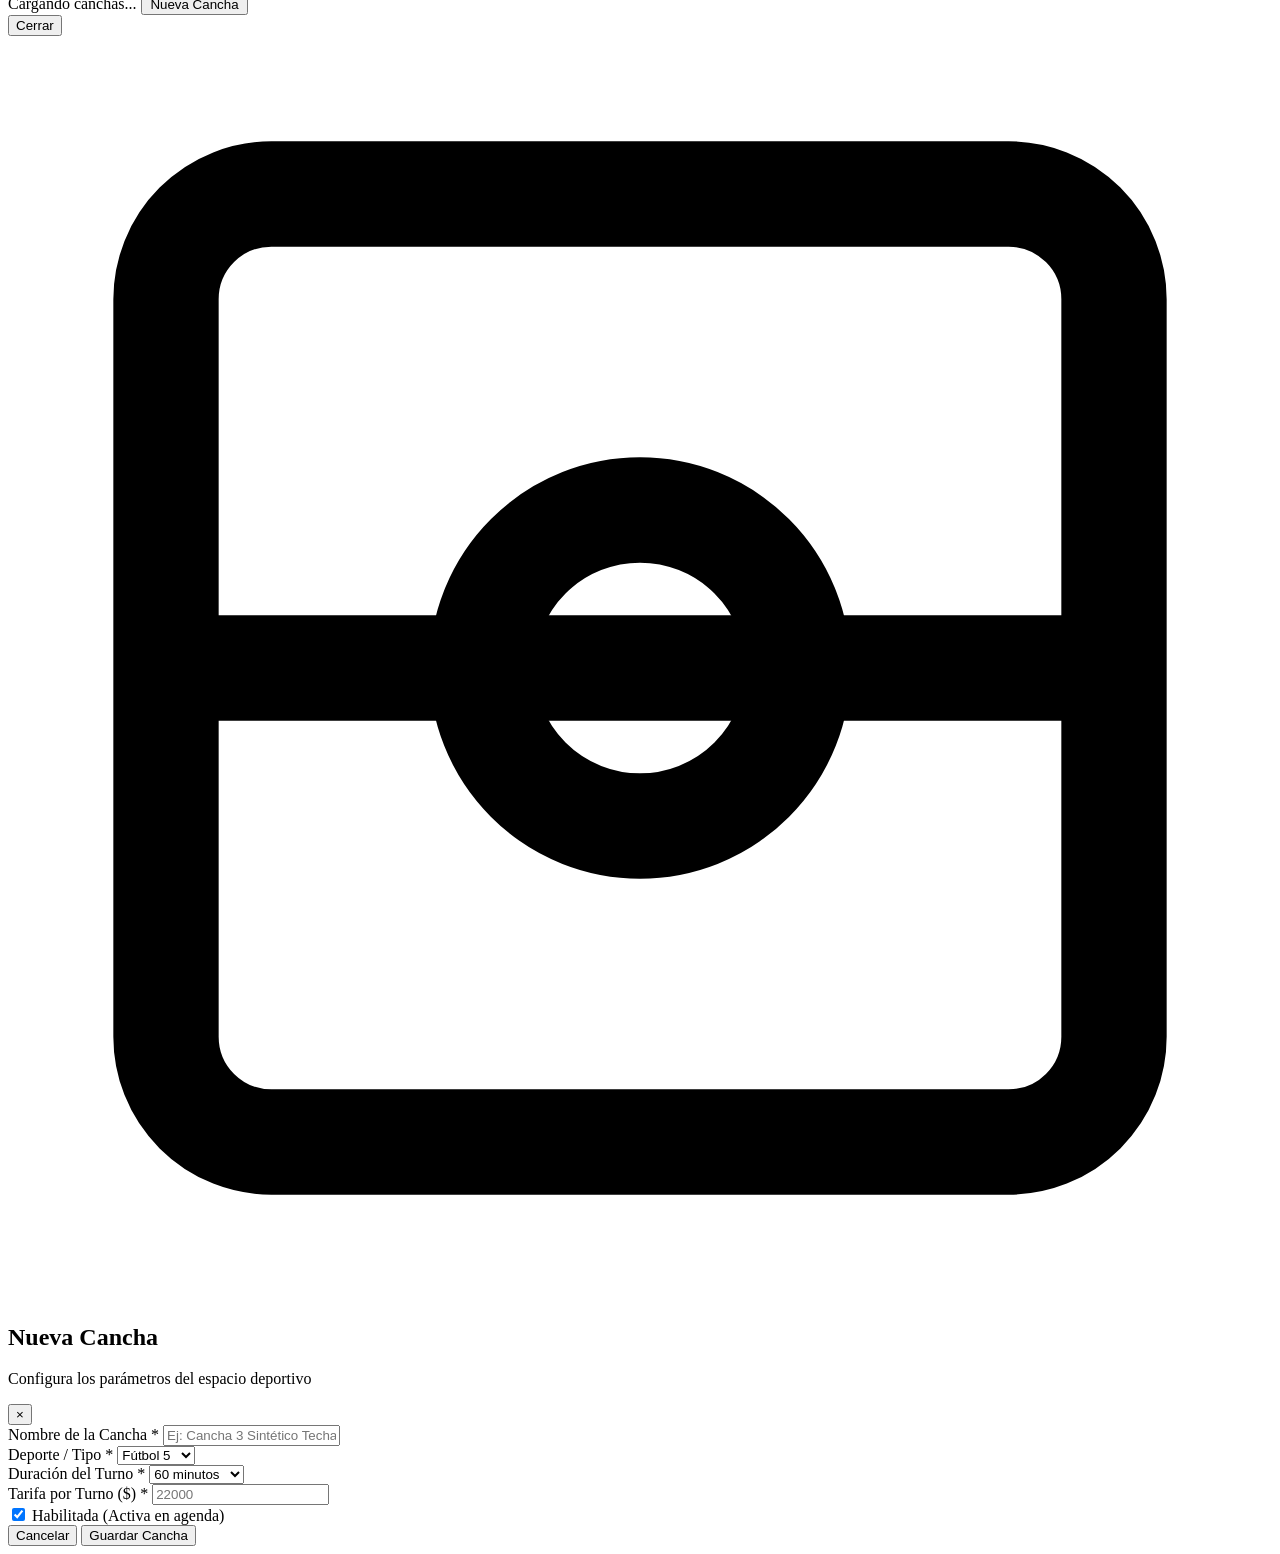
==== commit 3170bf5b: "fix(web): make sport category filters in toolbar dynamically generated from courts" ====
--- a/src/web/static/index.html
+++ b/src/web/static/index.html
@@ -133,8 +133,6 @@
     <section class="agenda-toolbar">
       <div class="agenda-filters" id="agenda-filters">
         <button class="filter-chip active" data-filter="todas">Todas las canchas</button>
-        <button class="filter-chip" data-filter="Fútbol">Fútbol</button>
-        <button class="filter-chip" data-filter="Pádel">Pádel</button>
       </div>
 
       <div class="agenda-legend">
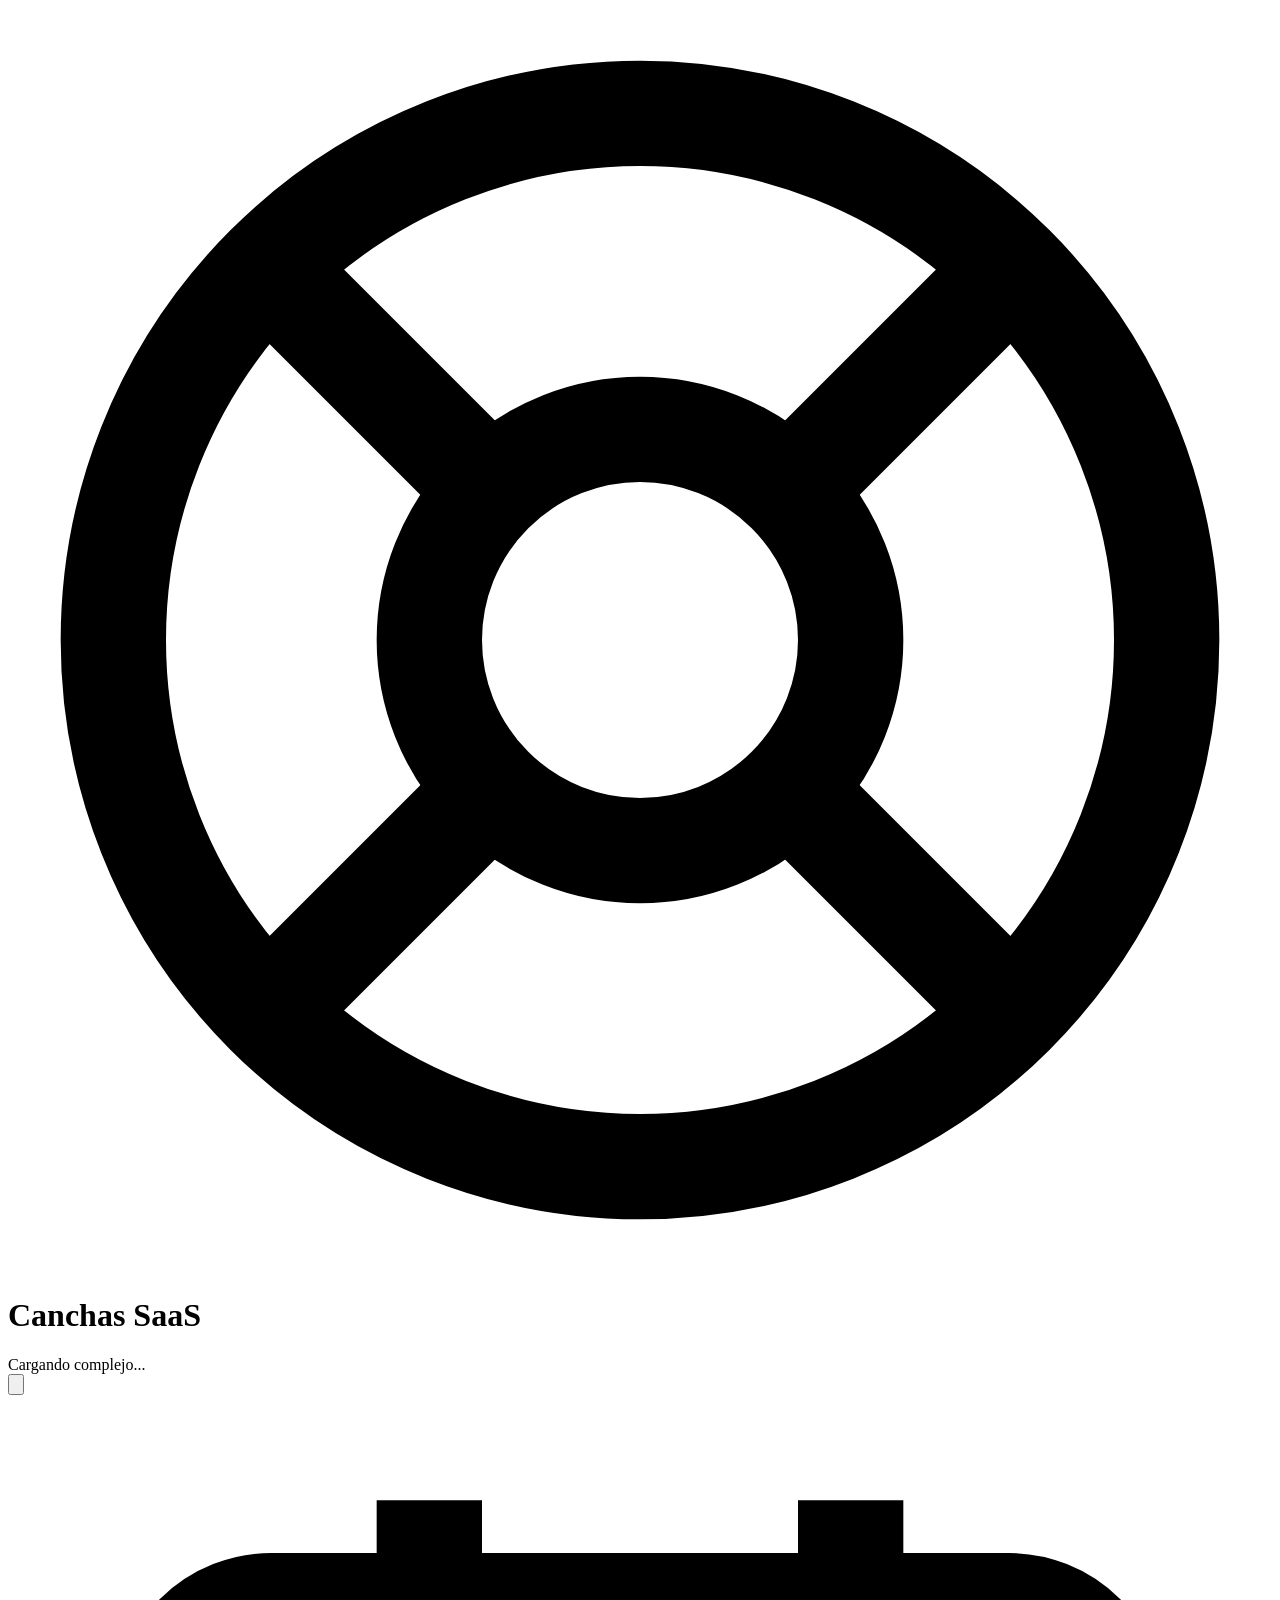
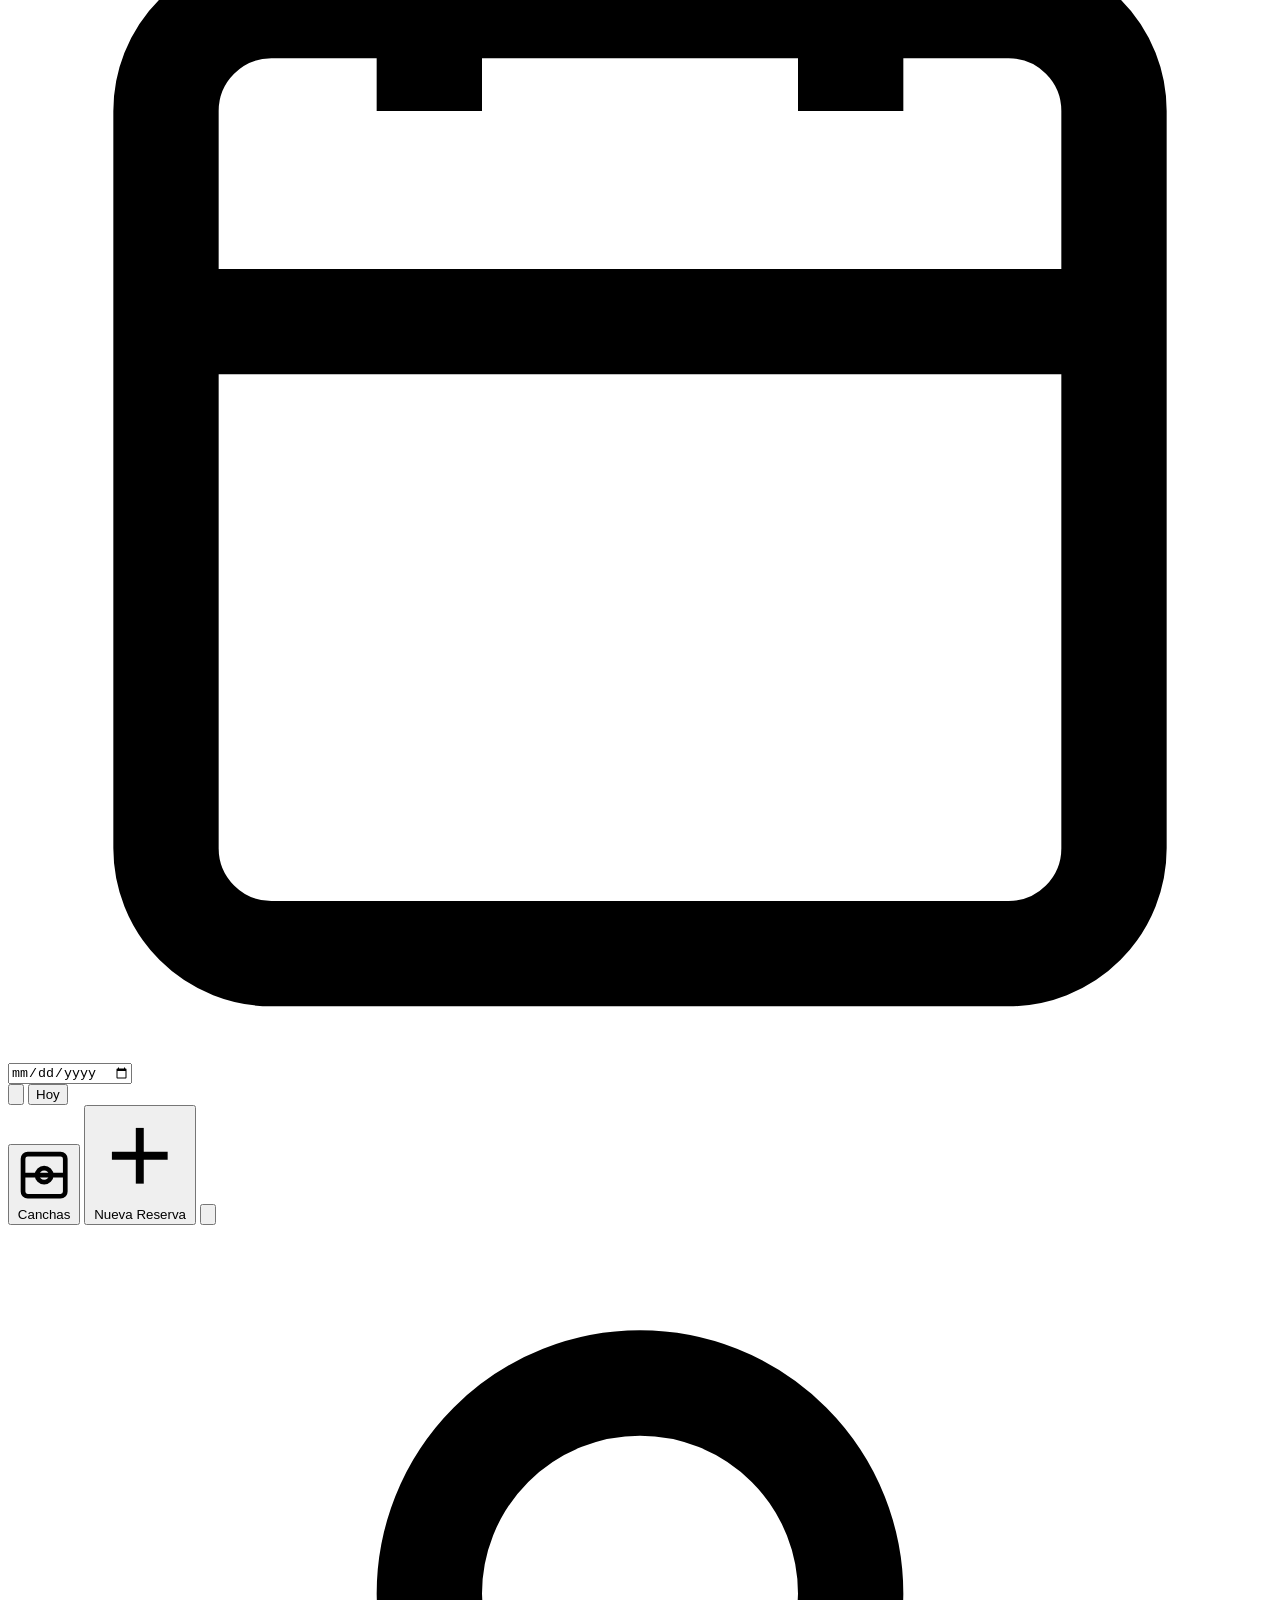
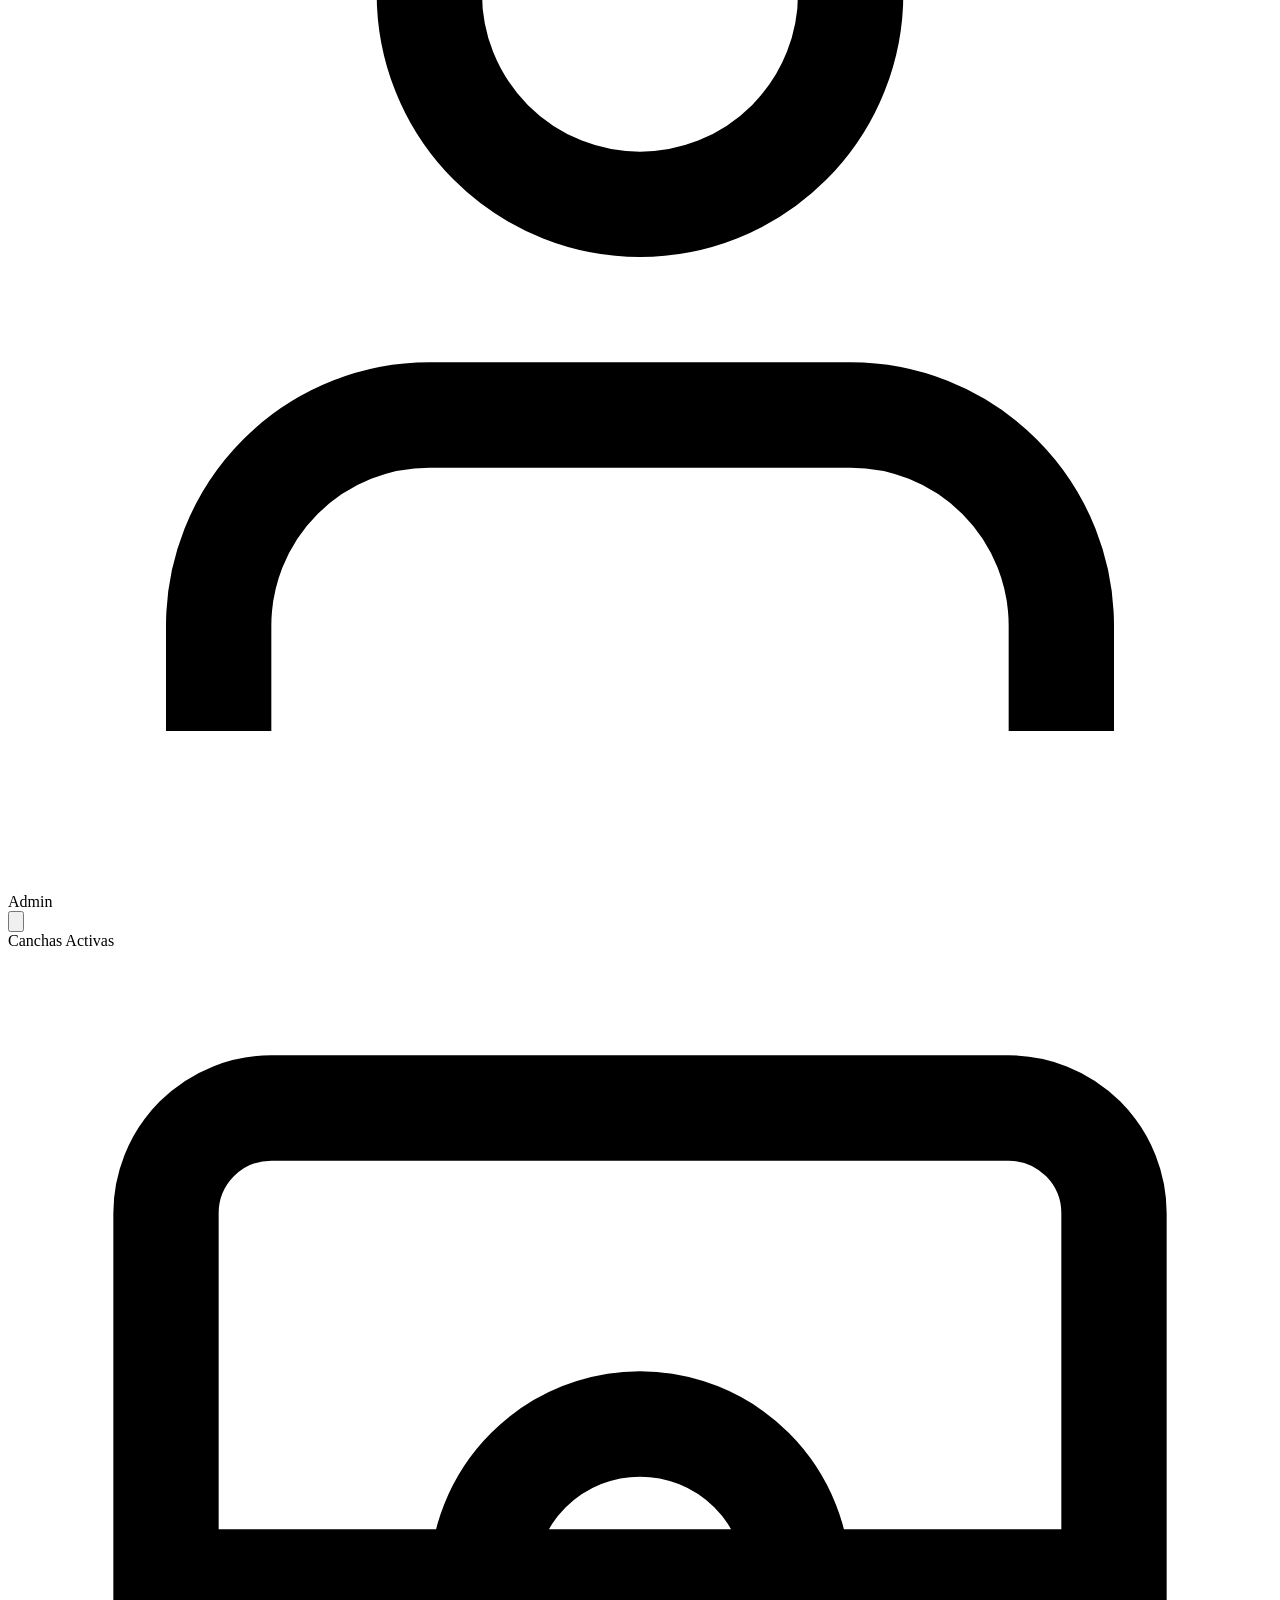
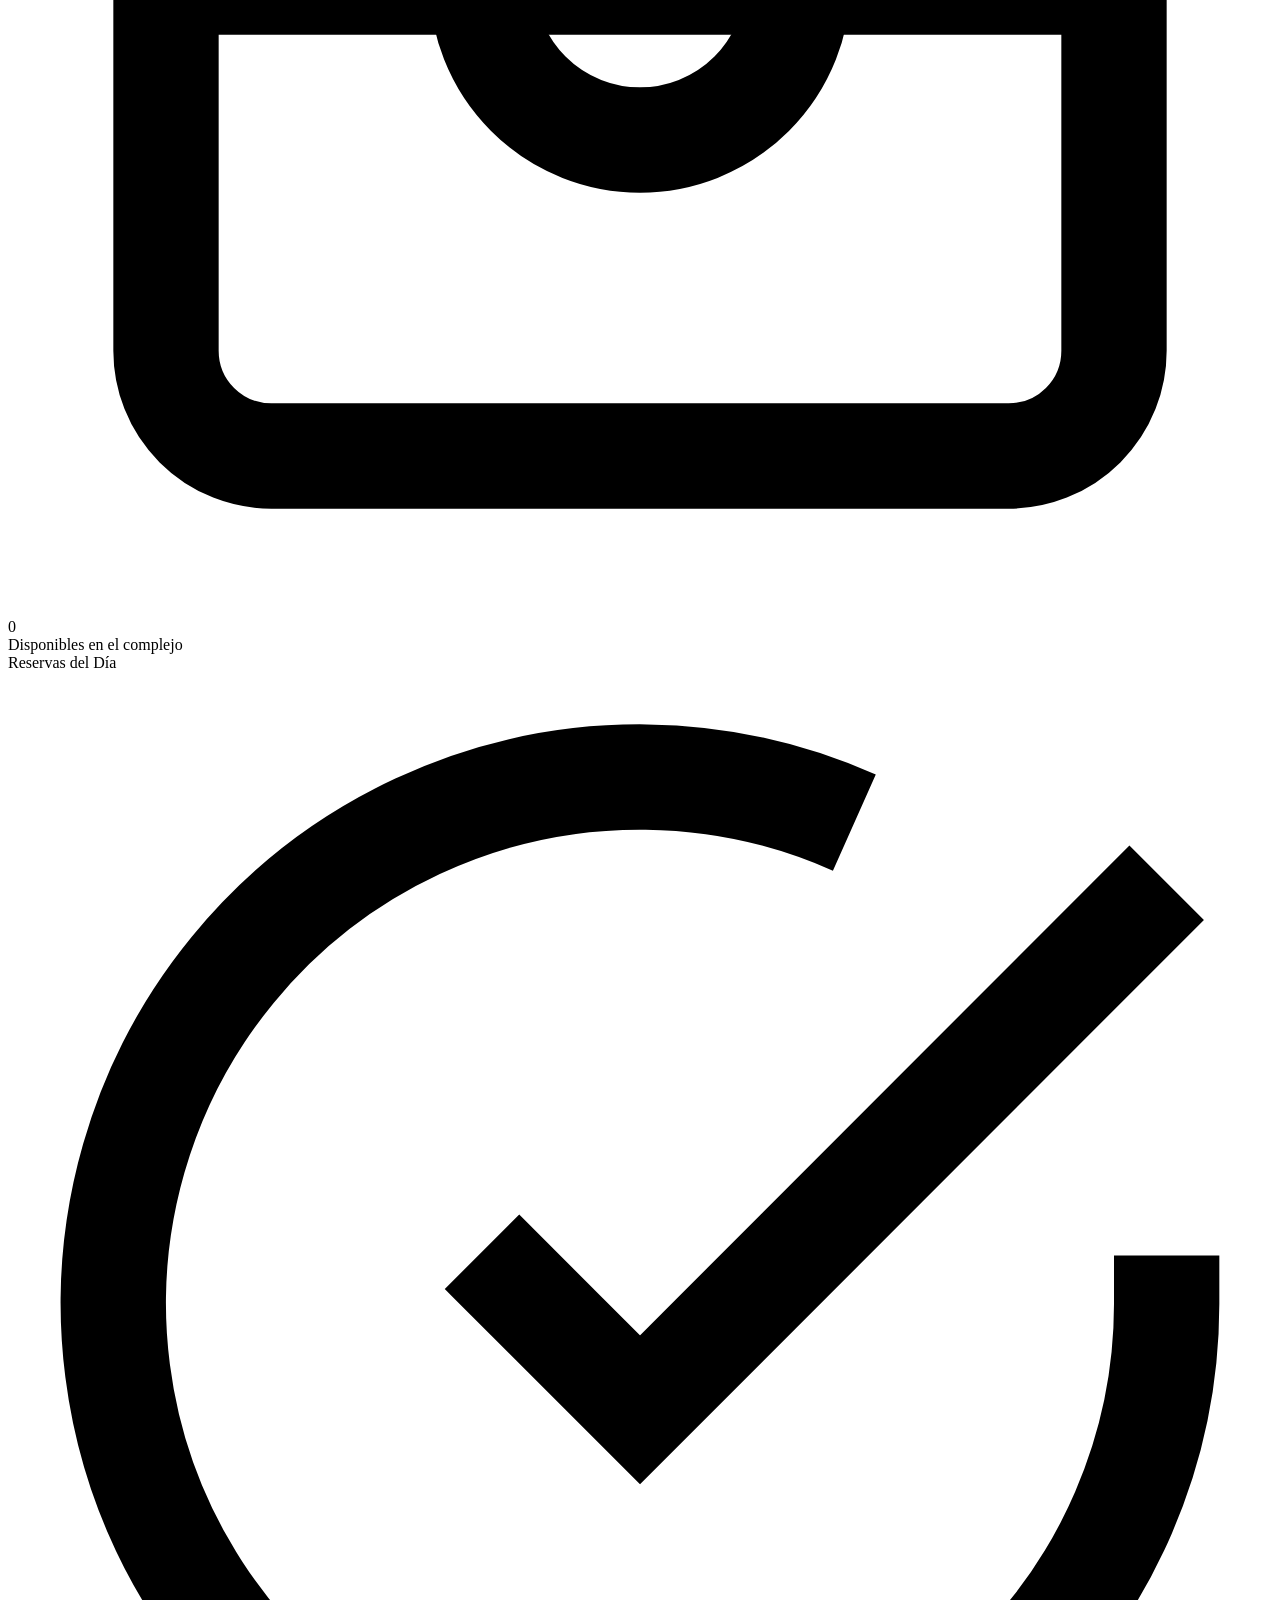
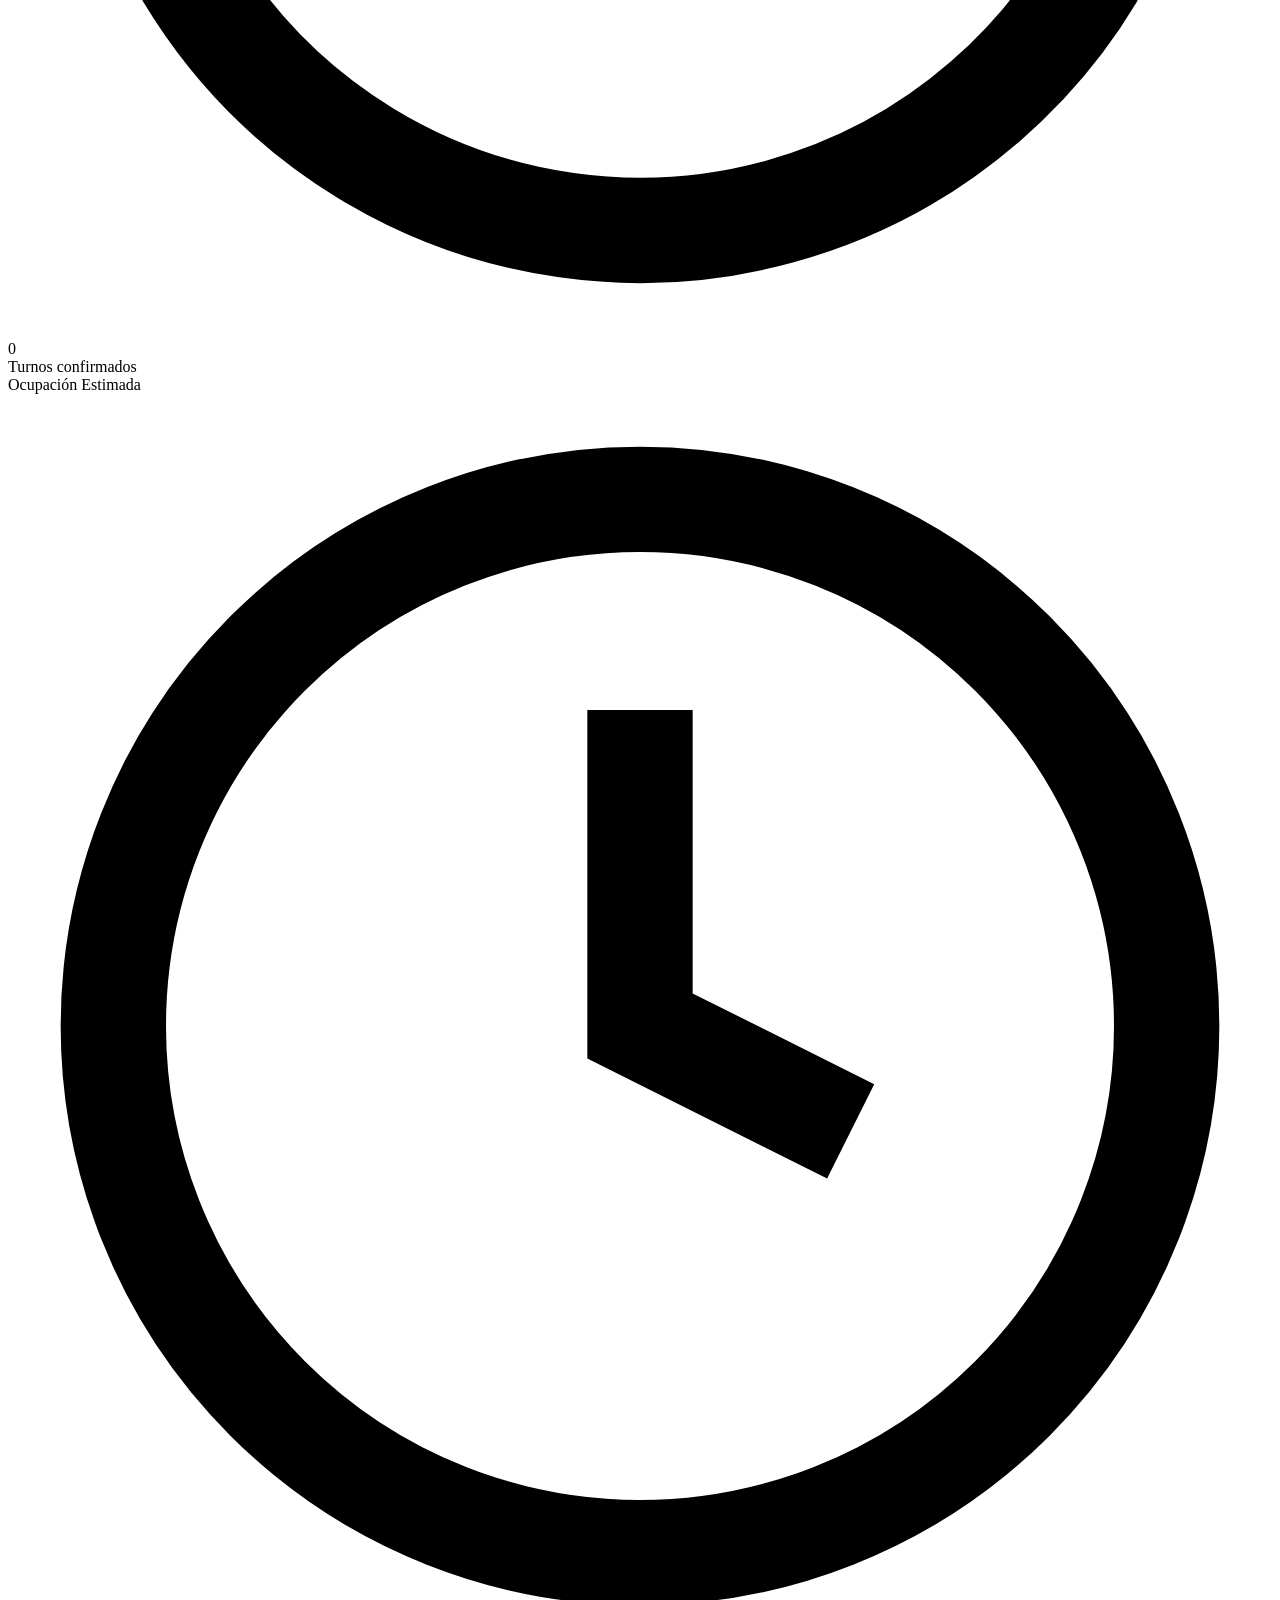
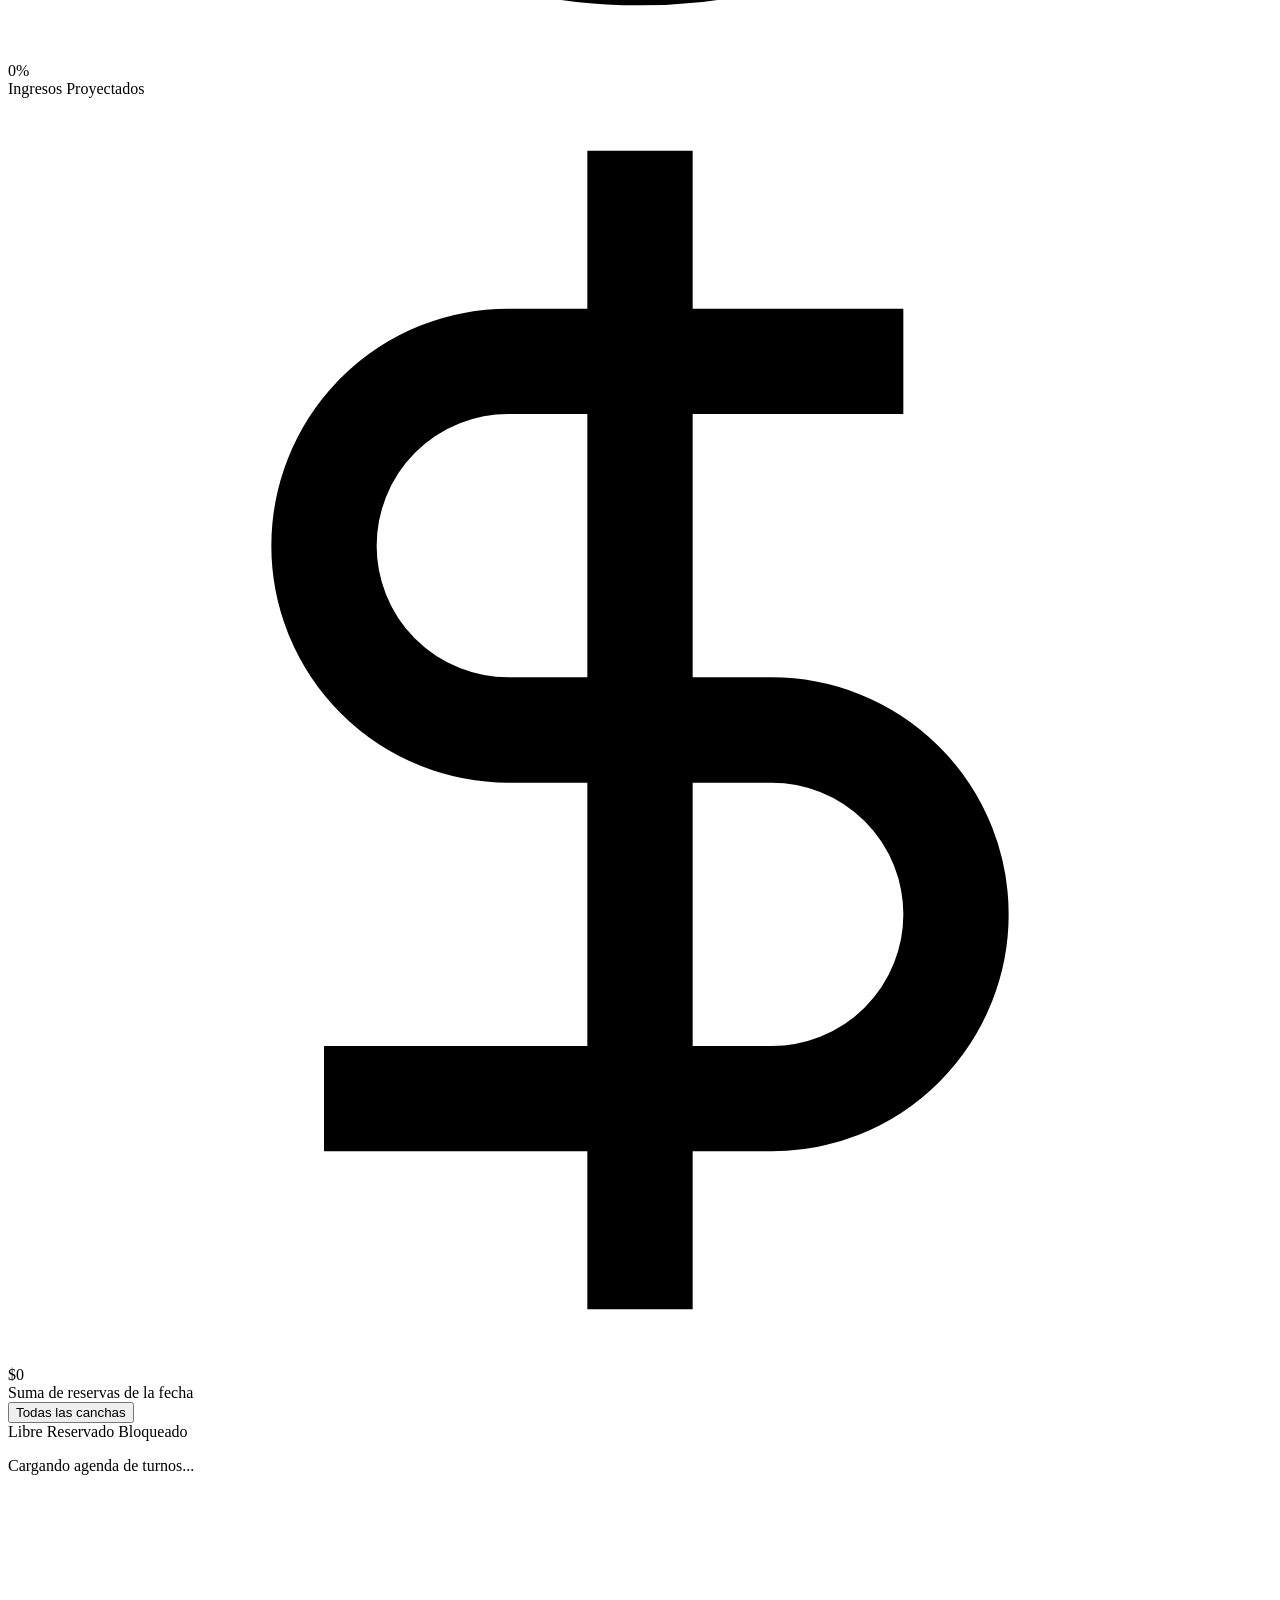
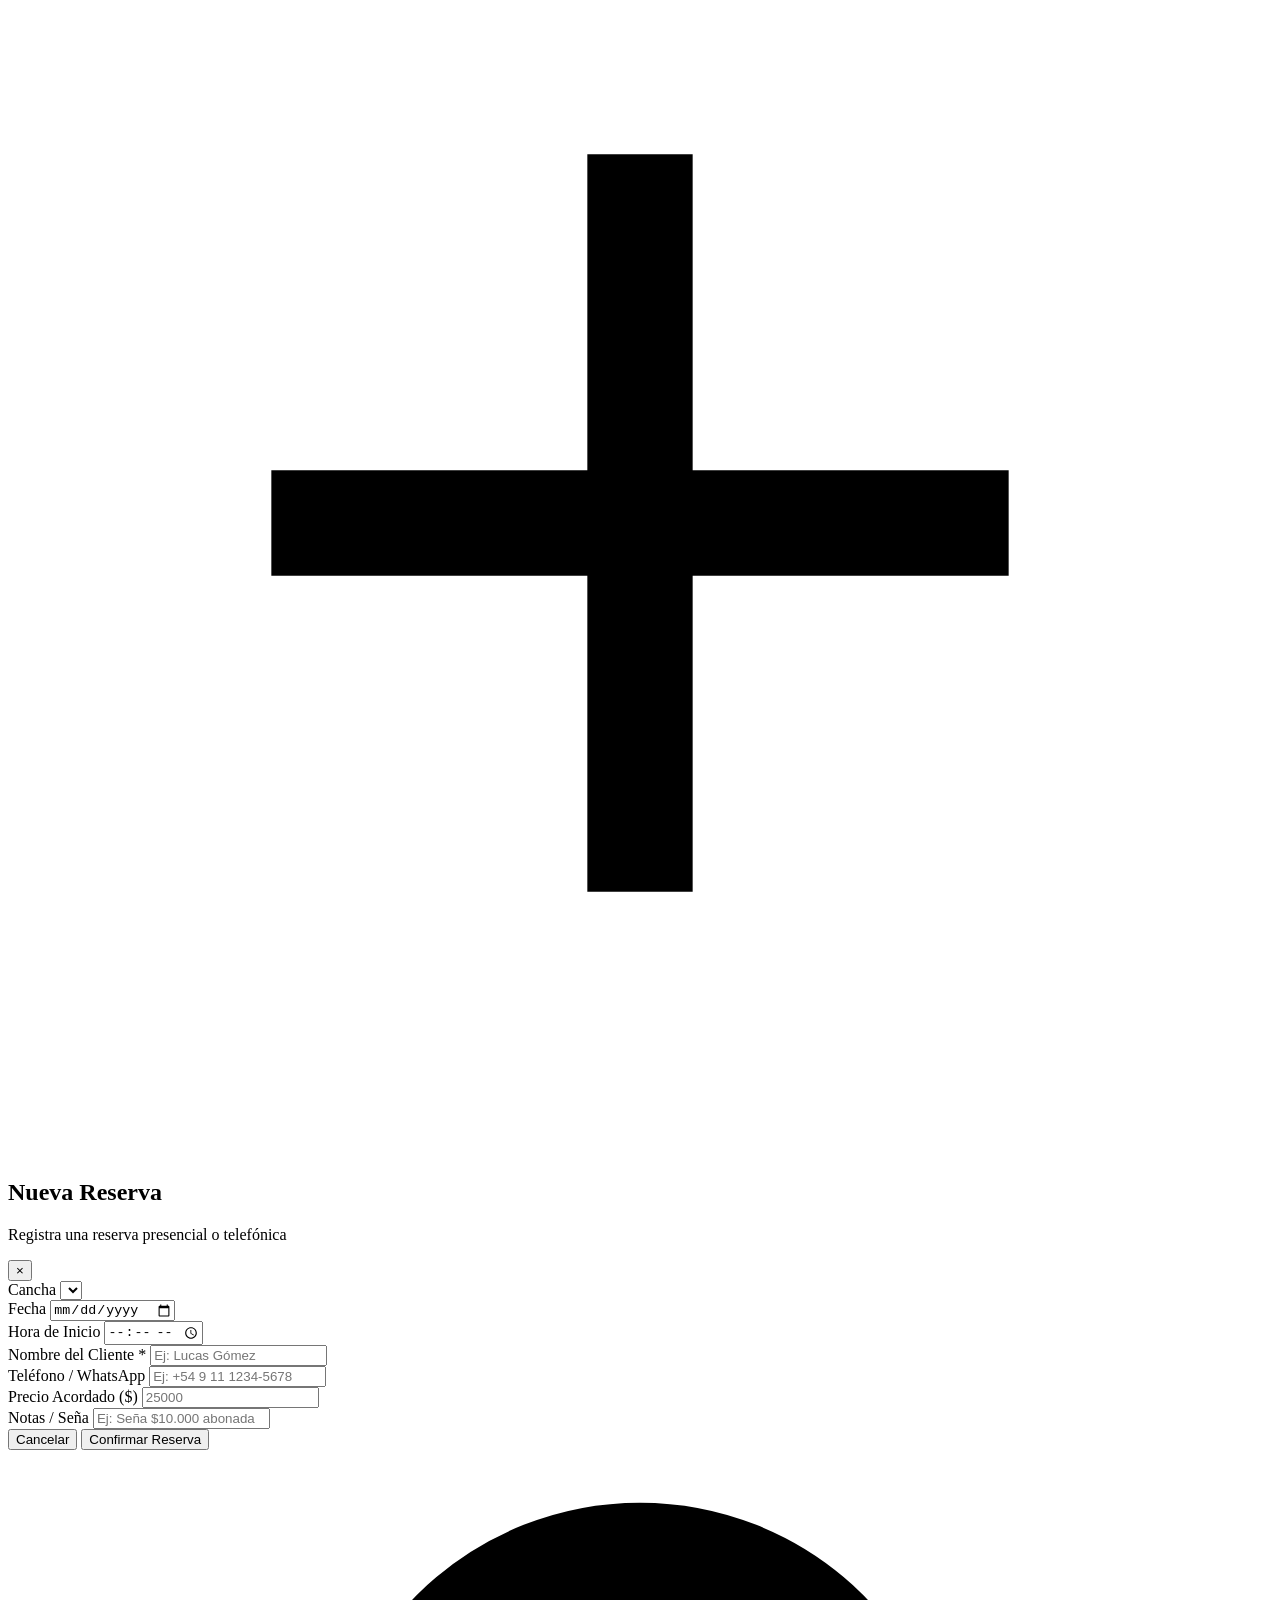
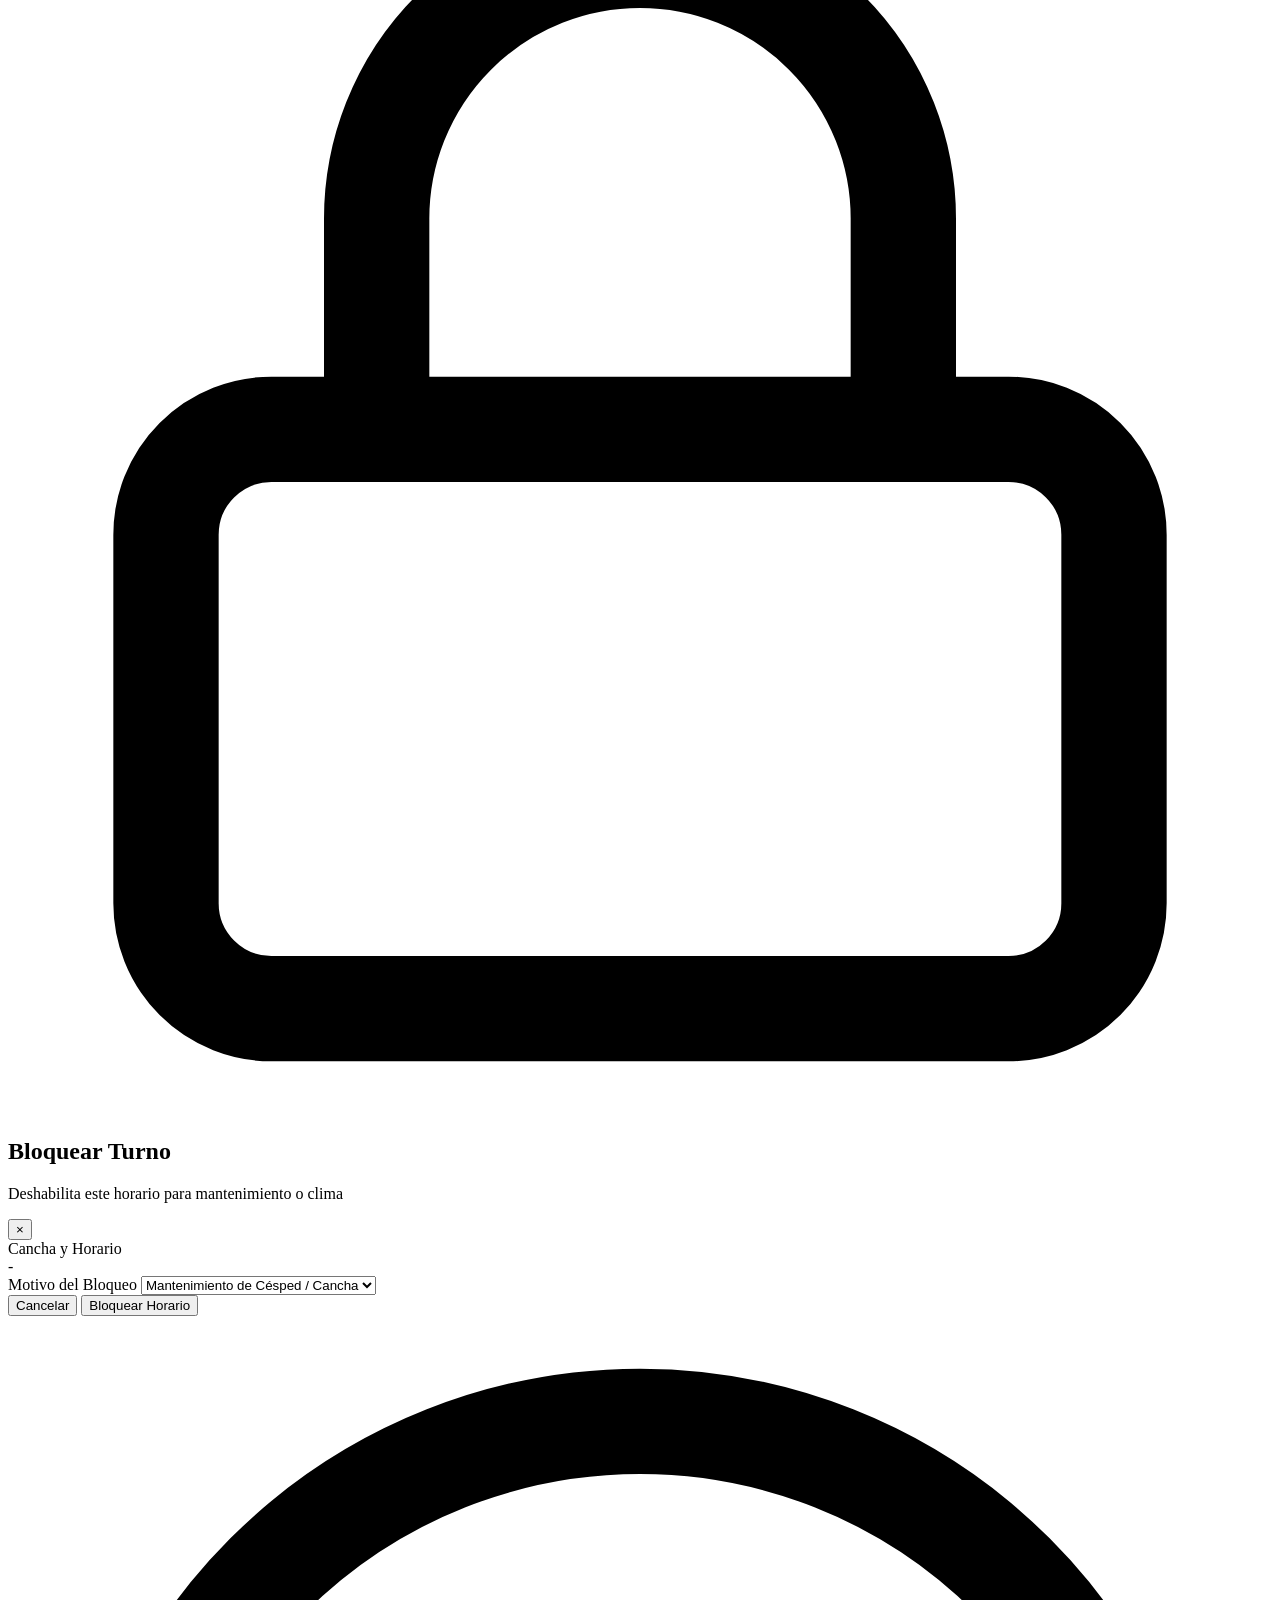
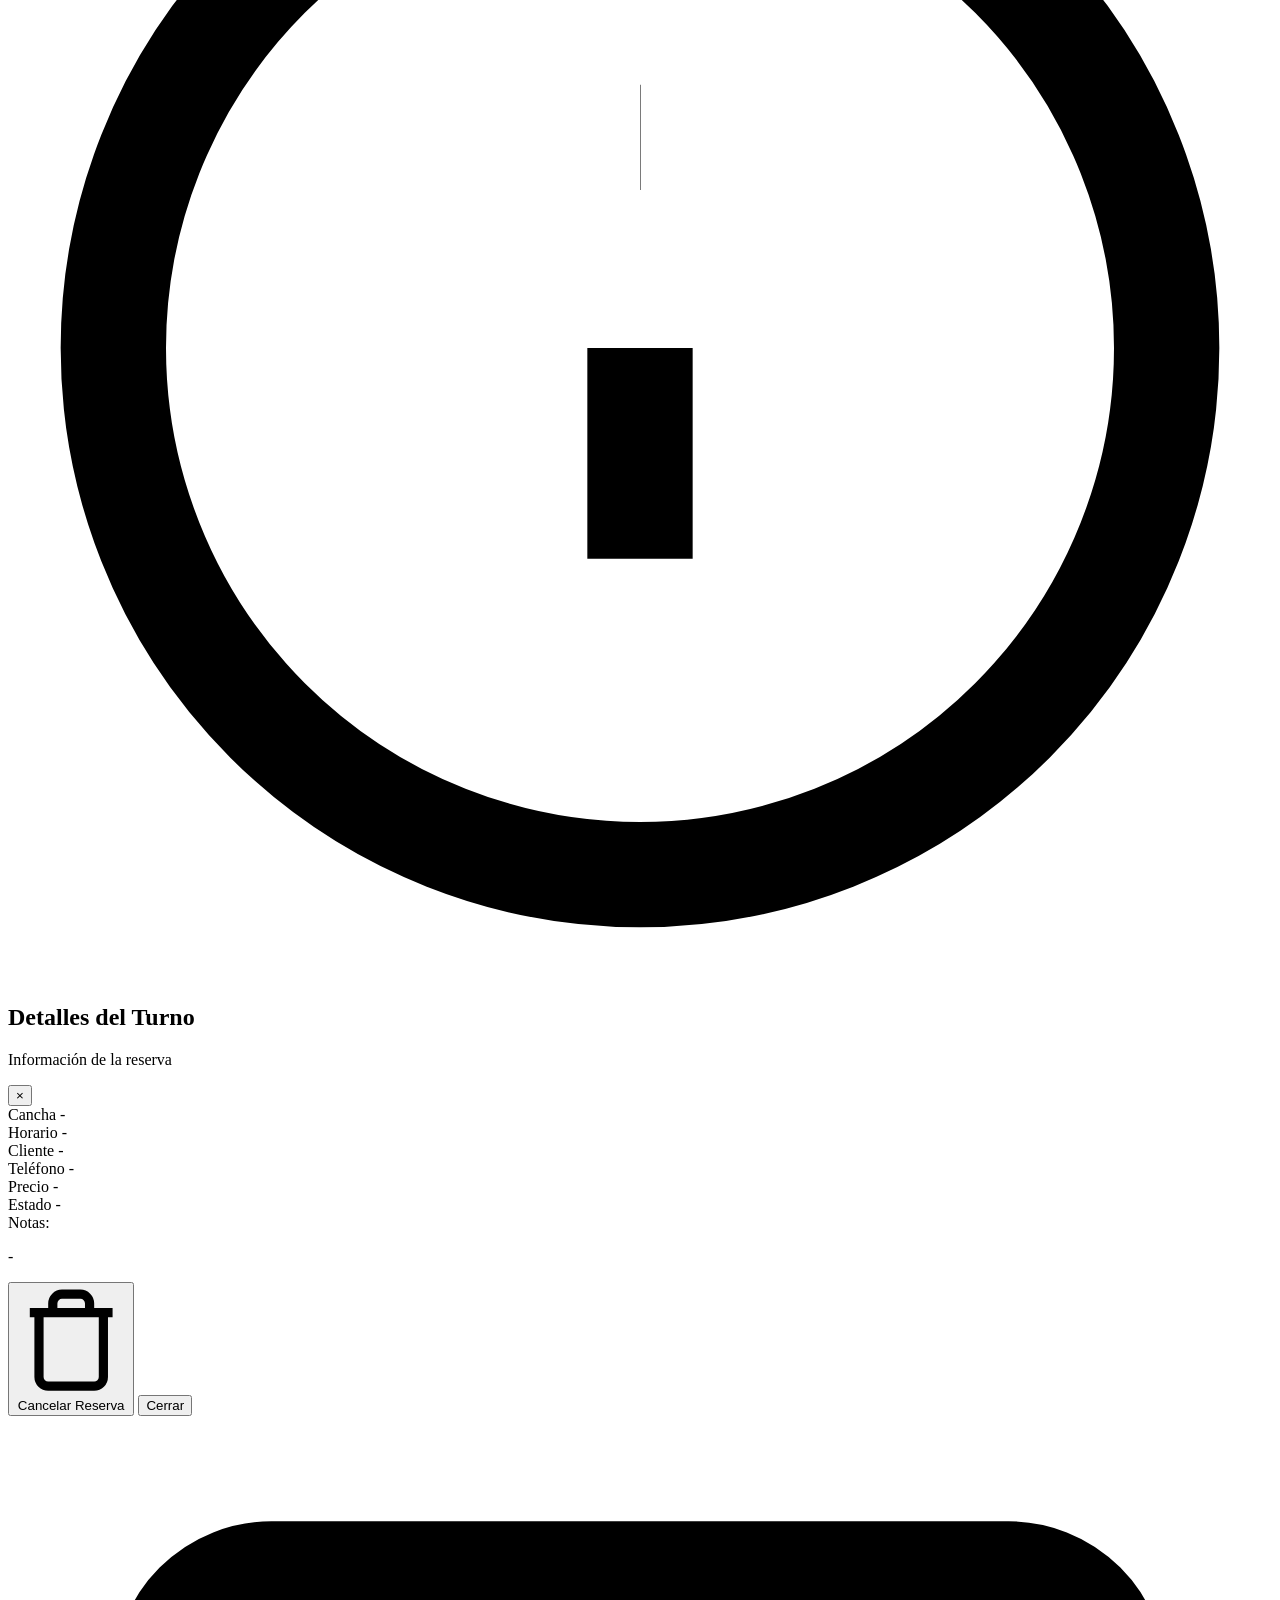
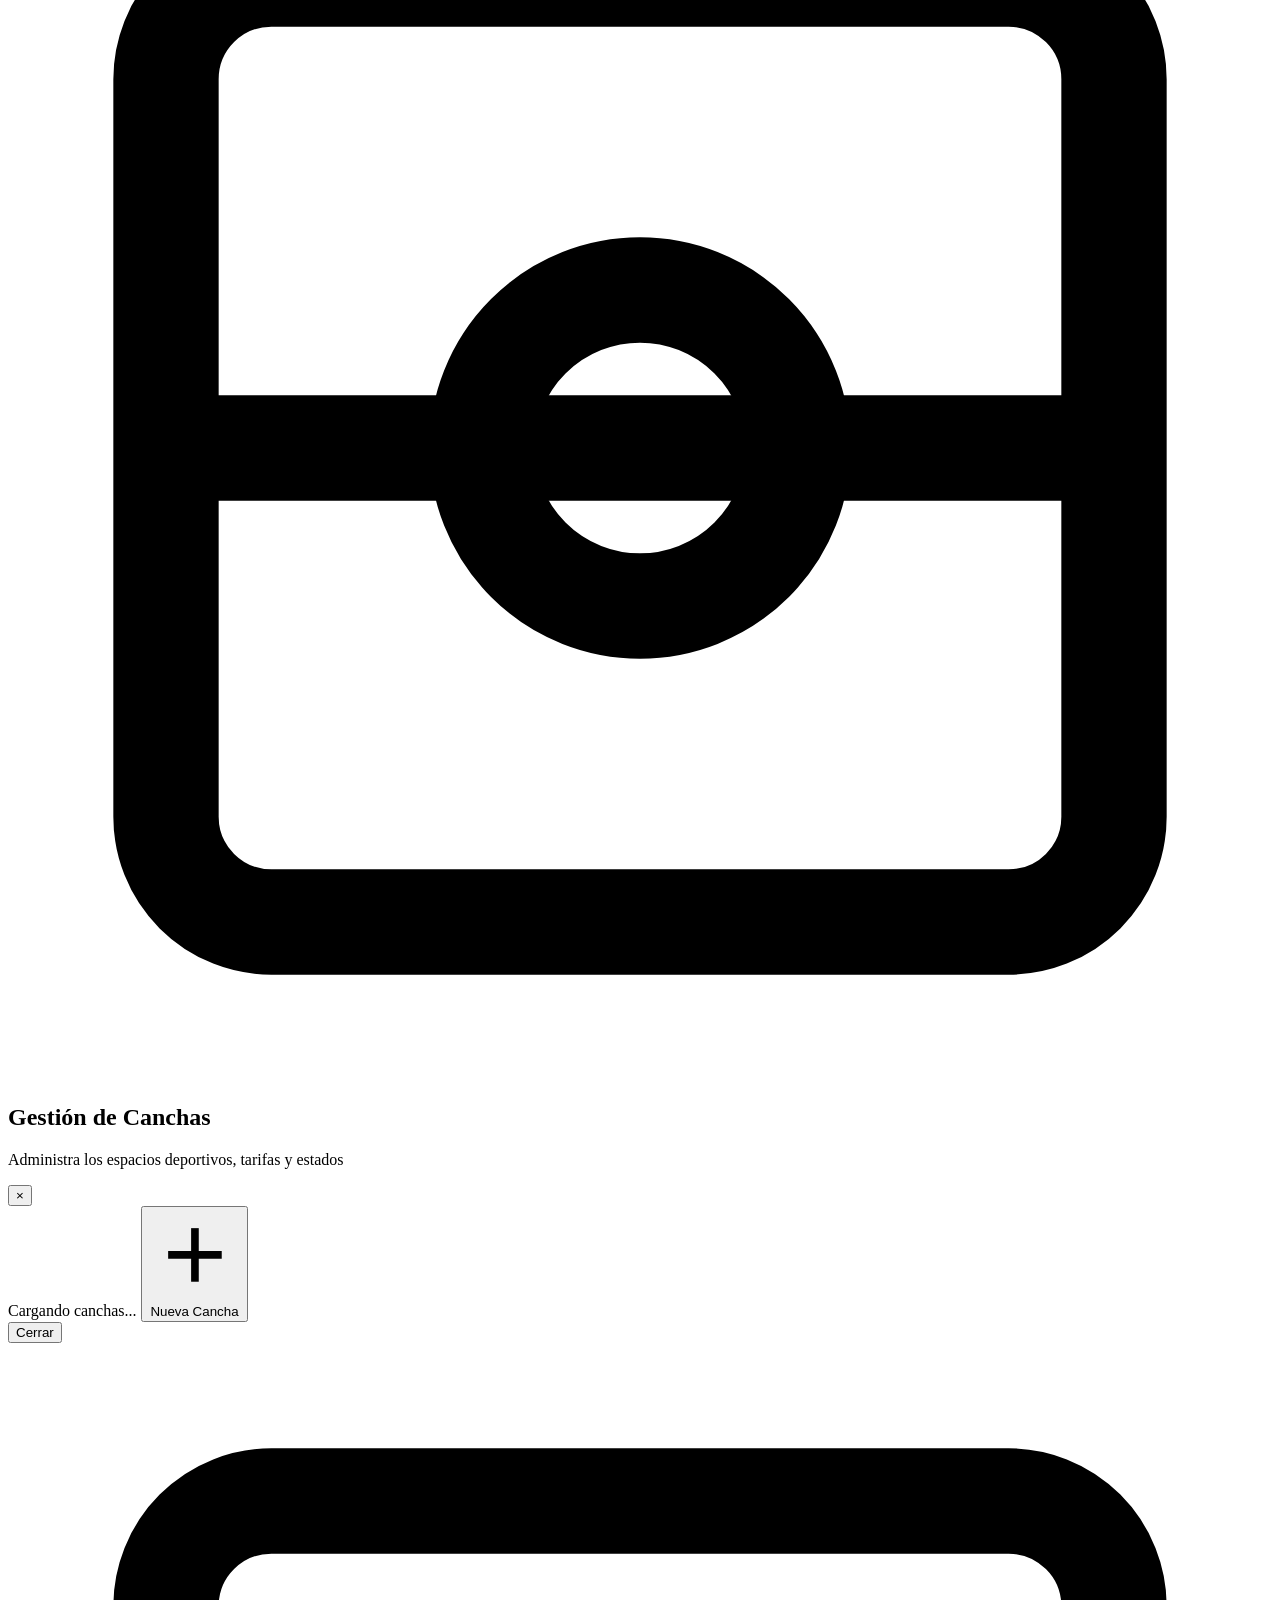
==== commit 095e7885: "feat(auth): implementar sistema de autenticacion JWT y login para el panel web" ====
--- a/src/web/static/index.html
+++ b/src/web/static/index.html
@@ -74,6 +74,20 @@
             <path d="M3.51 9a9 9 0 0 1 14.85-3.36L23 10M1 14l4.64 4.36A9 9 0 0 0 20.49 15"></path>
           </svg>
         </button>
+        <div class="user-session-badge" id="user-badge" title="Usuario conectado">
+          <svg class="user-icon" viewBox="0 0 24 24" fill="none" stroke="currentColor" stroke-width="2">
+            <path d="M20 21v-2a4 4 0 0 0-4-4H8a4 4 0 0 0-4 4v2"></path>
+            <circle cx="12" cy="7" r="4"></circle>
+          </svg>
+          <span id="user-display-name">Admin</span>
+        </div>
+        <button class="btn-icon btn-logout" id="btn-logout" title="Cerrar sesión">
+          <svg viewBox="0 0 24 24" fill="none" stroke="currentColor" stroke-width="2">
+            <path d="M9 21H5a2 2 0 0 1-2-2V5a2 2 0 0 1 2-2h4"></path>
+            <polyline points="16 17 21 12 16 7"></polyline>
+            <line x1="21" y1="12" x2="9" y2="12"></line>
+          </svg>
+        </button>
       </div>
     </div>
   </header>
